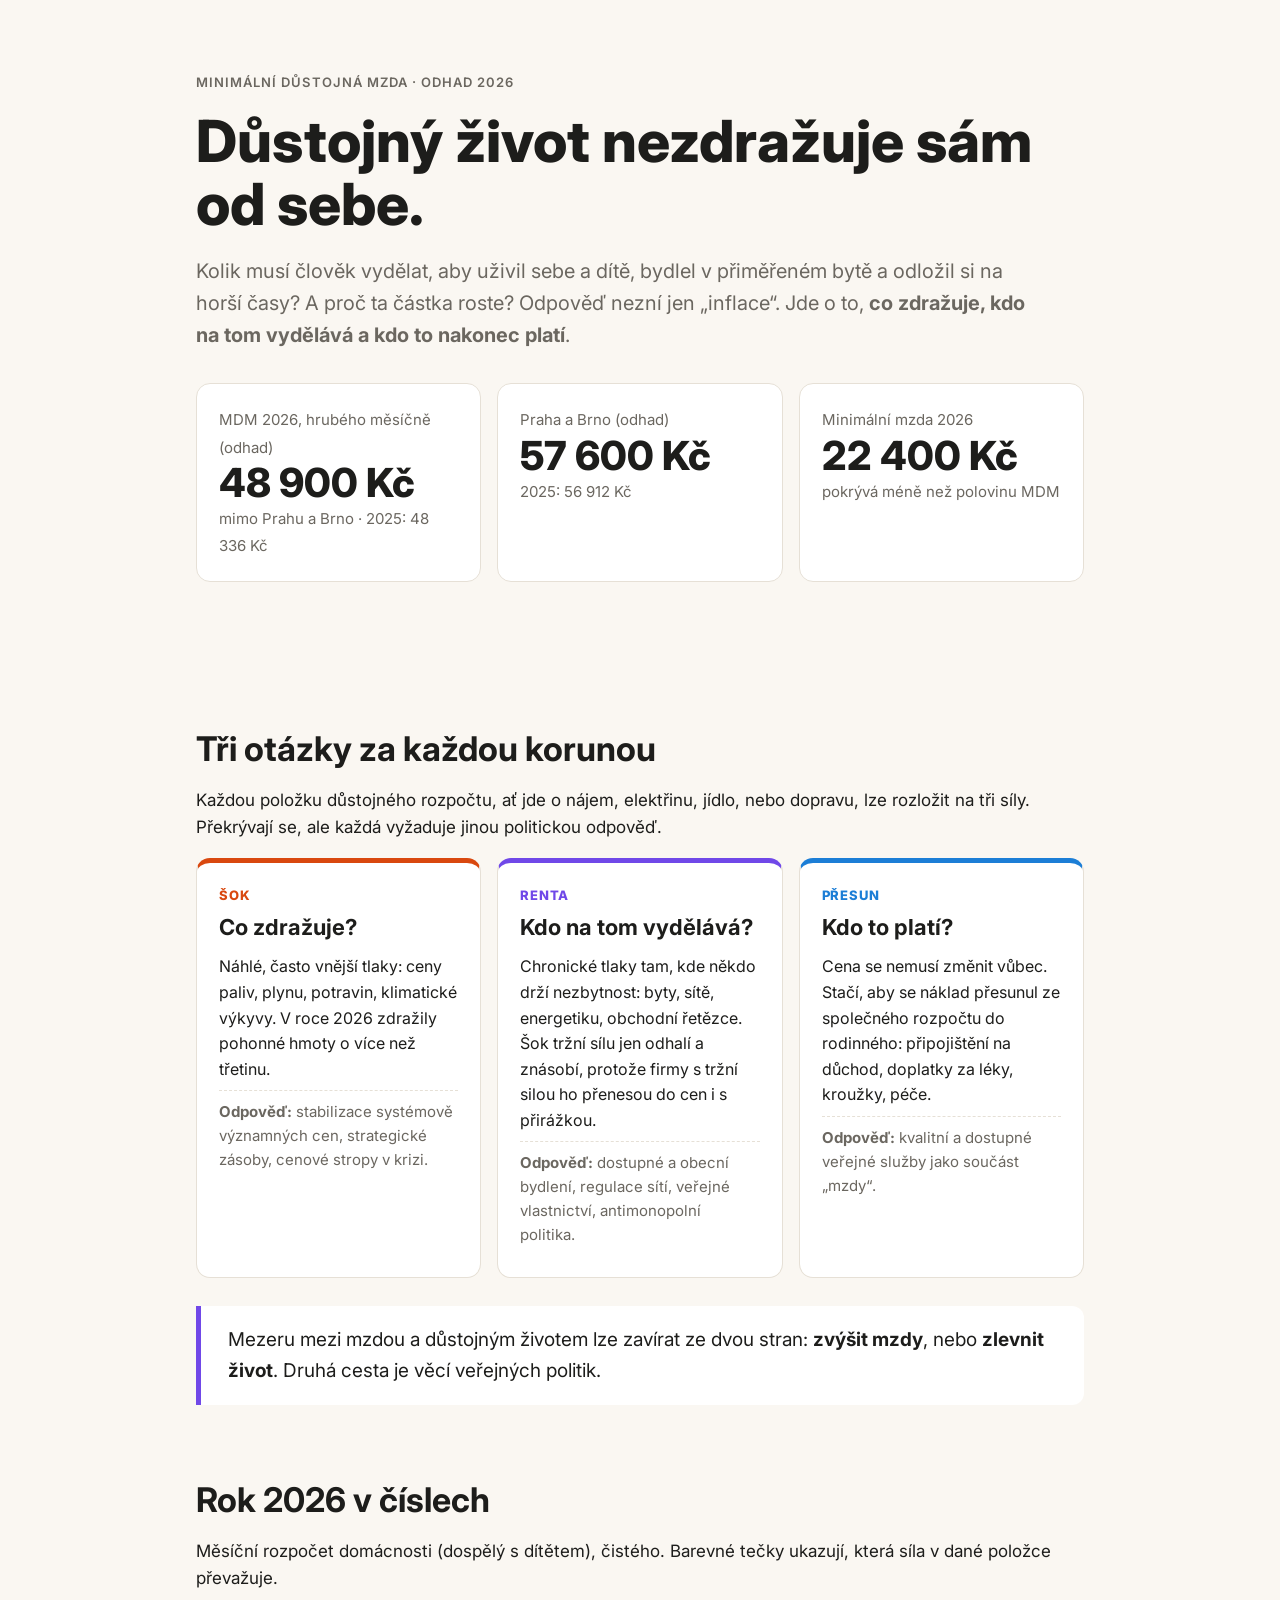
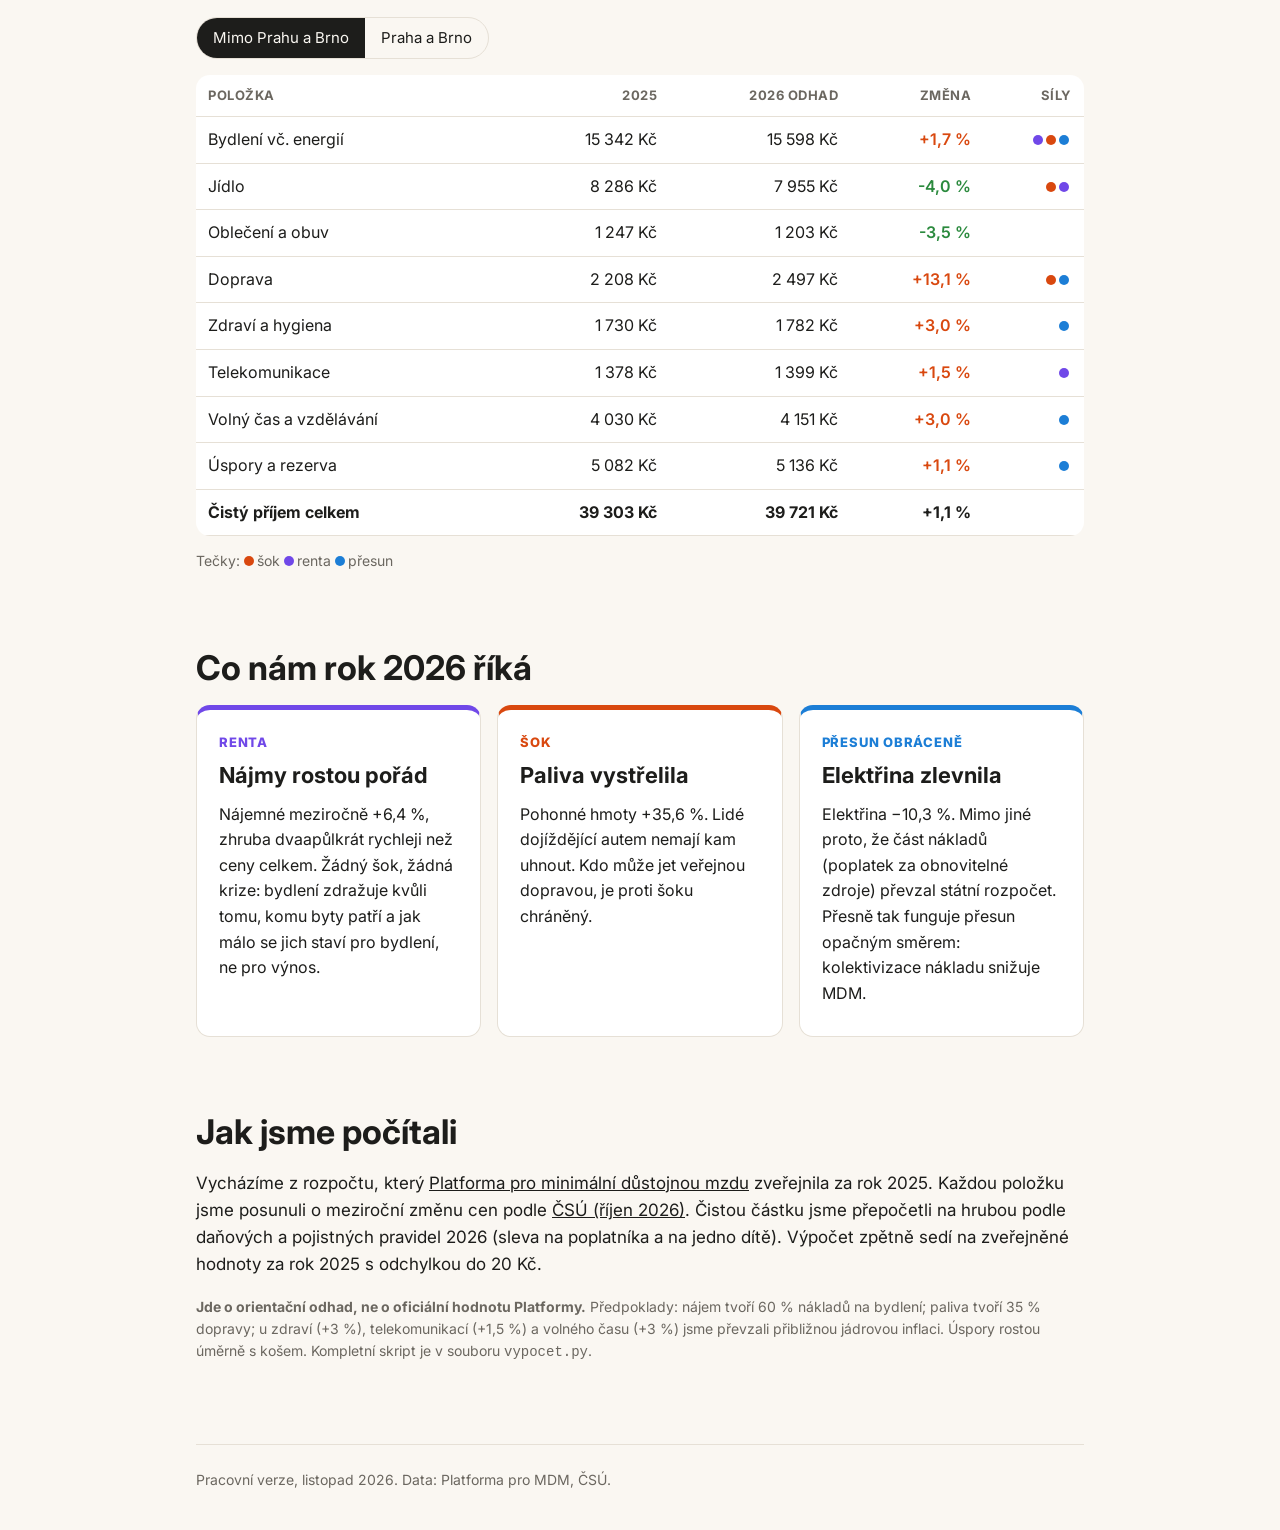
==== index.html @ efc48dd3 "Odhad MDM 2026 a web „Proč roste důstojná mzda“ Co-Authored-By: Claude Opus 5.5 <noreply@anthropic.c" ====
<!doctype html>
<html lang="cs">
<head>
<meta charset="utf-8">
<meta name="viewport" content="width=device-width, initial-scale=1">
<title>Proč roste důstojná mzda</title>
<meta name="description" content="Minimální důstojná mzda 2026: kolik potřebujeme na důstojný život a proč to číslo roste. Šok, renta, přesun.">
<link rel="preconnect" href="https://fonts.googleapis.com">
<link href="https://fonts.googleapis.com/css2?family=Inter:wght@400;600;800&display=swap" rel="stylesheet">
<style>
:root{--bg:#faf7f2;--fg:#1d1d1b;--muted:#6b6760;--card:#fff;--line:#e6e0d6;
--shock:#d9480f;--rent:#7048e8;--shift:#1c7ed6;--ok:#2b8a3e}
@media (prefers-color-scheme:dark){:root{--bg:#141413;--fg:#f1efe9;--muted:#a19d95;--card:#1f1e1c;--line:#34322e;
--shock:#ff8a4c;--rent:#a58bff;--shift:#5fb0ff;--ok:#69db7c}}
*{box-sizing:border-box}
body{margin:0;background:var(--bg);color:var(--fg);font:17px/1.6 Inter,system-ui,sans-serif}
.wrap{max-width:920px;margin:0 auto;padding:0 16px}
header{padding:72px 0 40px}
.kicker{text-transform:uppercase;letter-spacing:.08em;font-size:13px;color:var(--muted);font-weight:600}
h1{font-size:clamp(34px,6vw,58px);line-height:1.08;margin:.3em 0;font-weight:800}
h2{font-size:clamp(24px,4vw,34px);line-height:1.2;margin:2.2em 0 .5em}
.lead{font-size:20px;color:var(--muted);max-width:42em}
.big{display:grid;grid-template-columns:repeat(auto-fit,minmax(240px,1fr));gap:16px;margin:32px 0}
.stat{background:var(--card);border:1px solid var(--line);border-radius:14px;padding:22px}
.stat b{display:block;font-size:40px;font-weight:800;line-height:1.1}
.stat span{color:var(--muted);font-size:15px}
.trio{display:grid;grid-template-columns:repeat(auto-fit,minmax(250px,1fr));gap:16px}
.q{background:var(--card);border:1px solid var(--line);border-top:5px solid;border-radius:14px;padding:22px}
.q h3{margin:.2em 0 .4em;font-size:22px}
.q .tag{font-weight:800;font-size:13px;text-transform:uppercase;letter-spacing:.06em}
.q p{margin:.5em 0;font-size:16px}
.q .fix{border-top:1px dashed var(--line);padding-top:.6em;color:var(--muted);font-size:15px}
.shock{border-top-color:var(--shock)}.shock .tag{color:var(--shock)}
.rent{border-top-color:var(--rent)}.rent .tag{color:var(--rent)}
.shift{border-top-color:var(--shift)}.shift .tag{color:var(--shift)}
table{width:100%;border-collapse:collapse;font-size:16px;background:var(--card);border-radius:14px;overflow:hidden}
th,td{padding:10px 12px;border-bottom:1px solid var(--line);text-align:right}
th:first-child,td:first-child{text-align:left}
th{font-size:13px;text-transform:uppercase;color:var(--muted);letter-spacing:.04em}
.up{color:var(--shock);font-weight:600}.down{color:var(--ok);font-weight:600}
.dots i{display:inline-block;width:10px;height:10px;border-radius:50%;margin-right:3px}
.tbl{overflow-x:auto}
.toggle{display:inline-flex;border:1px solid var(--line);border-radius:999px;overflow:hidden;margin:8px 0 16px}
.toggle button{border:0;background:transparent;color:var(--fg);padding:8px 16px;font:inherit;font-size:15px;cursor:pointer}
.toggle button.on{background:var(--fg);color:var(--bg)}
blockquote{margin:1.5em 0;padding:1em 1.4em;border-left:5px solid var(--rent);background:var(--card);border-radius:0 12px 12px 0;font-size:19px}
.note{font-size:14px;color:var(--muted)}
footer{margin:80px 0 40px;padding-top:24px;border-top:1px solid var(--line)}
a{color:inherit}
</style>
</head>
<body>
<div class="wrap">
<header>
  <div class="kicker">Minimální důstojná mzda · odhad 2026</div>
  <h1>Důstojný život nezdražuje sám od sebe.</h1>
  <p class="lead">Kolik musí člověk vydělat, aby uživil sebe a dítě, bydlel v přiměřeném bytě a odložil si na horší časy? A proč ta částka roste? Odpověď nezní jen „inflace“. Jde o to, <strong>co zdražuje, kdo na tom vydělává a kdo to nakonec platí</strong>.</p>
  <div class="big">
    <div class="stat"><span>MDM 2026, hrubého měsíčně (odhad)</span><b id="g-mimo">48 900 Kč</b><span>mimo Prahu a Brno · 2025: 48 336 Kč</span></div>
    <div class="stat"><span>Praha a Brno (odhad)</span><b id="g-praha">57 600 Kč</b><span>2025: 56 912 Kč</span></div>
    <div class="stat"><span>Minimální mzda 2026</span><b>22 400 Kč</b><span>pokrývá méně než polovinu MDM</span></div>
  </div>
</header>

<h2>Tři otázky za každou korunou</h2>
<p>Každou položku důstojného rozpočtu, ať jde o nájem, elektřinu, jídlo, nebo dopravu, lze rozložit na tři síly. Překrývají se, ale každá vyžaduje jinou politickou odpověď.</p>
<div class="trio">
  <div class="q shock"><div class="tag">Šok</div><h3>Co zdražuje?</h3>
    <p>Náhlé, často vnější tlaky: ceny paliv, plynu, potravin, klimatické výkyvy. V roce 2026 zdražily pohonné hmoty o více než třetinu.</p>
    <p class="fix"><strong>Odpověď:</strong> stabilizace systémově významných cen, strategické zásoby, cenové stropy v krizi.</p></div>
  <div class="q rent"><div class="tag">Renta</div><h3>Kdo na tom vydělává?</h3>
    <p>Chronické tlaky tam, kde někdo drží nezbytnost: byty, sítě, energetiku, obchodní řetězce. Šok tržní sílu jen odhalí a znásobí, protože firmy s tržní silou ho přenesou do cen i s přirážkou.</p>
    <p class="fix"><strong>Odpověď:</strong> dostupné a obecní bydlení, regulace sítí, veřejné vlastnictví, antimonopolní politika.</p></div>
  <div class="q shift"><div class="tag">Přesun</div><h3>Kdo to platí?</h3>
    <p>Cena se nemusí změnit vůbec. Stačí, aby se náklad přesunul ze společného rozpočtu do rodinného: připojištění na důchod, doplatky za léky, kroužky, péče.</p>
    <p class="fix"><strong>Odpověď:</strong> kvalitní a dostupné veřejné služby jako součást „mzdy“.</p></div>
</div>

<blockquote>Mezeru mezi mzdou a důstojným životem lze zavírat ze dvou stran: <strong>zvýšit mzdy</strong>, nebo <strong>zlevnit život</strong>. Druhá cesta je věcí veřejných politik.</blockquote>

<h2>Rok 2026 v číslech</h2>
<p>Měsíční rozpočet domácnosti (dospělý s dítětem), čistého. Barevné tečky ukazují, která síla v dané položce převažuje.</p>
<div class="toggle" role="group" aria-label="Region">
  <button class="on" data-r="mimo">Mimo Prahu a Brno</button><button data-r="praha">Praha a Brno</button>
</div>
<div class="tbl"><table>
  <thead><tr><th>Položka</th><th>2025</th><th>2026 odhad</th><th>Změna</th><th>Síly</th></tr></thead>
  <tbody id="rows"></tbody>
</table></div>
<p class="note">Tečky: <span class="dots"><i style="background:var(--shock)"></i>šok <i style="background:var(--rent)"></i>renta <i style="background:var(--shift)"></i>přesun</span></p>

<h2>Co nám rok 2026 říká</h2>
<div class="trio">
  <div class="q rent"><div class="tag">Renta</div><h3>Nájmy rostou pořád</h3><p>Nájemné meziročně +6,4 %, zhruba dvaapůlkrát rychleji než ceny celkem. Žádný šok, žádná krize: bydlení zdražuje kvůli tomu, komu byty patří a jak málo se jich staví pro bydlení, ne pro výnos.</p></div>
  <div class="q shock"><div class="tag">Šok</div><h3>Paliva vystřelila</h3><p>Pohonné hmoty +35,6 %. Lidé dojíždějící autem nemají kam uhnout. Kdo může jet veřejnou dopravou, je proti šoku chráněný.</p></div>
  <div class="q shift"><div class="tag">Přesun obráceně</div><h3>Elektřina zlevnila</h3><p>Elektřina −10,3 %. Mimo jiné proto, že část nákladů (poplatek za obnovitelné zdroje) převzal státní rozpočet. Přesně tak funguje přesun opačným směrem: kolektivizace nákladu snižuje MDM.</p></div>
</div>

<h2>Jak jsme počítali</h2>
<p>Vycházíme z rozpočtu, který <a href="https://www.dustojnamzda.cz/vypocet/">Platforma pro minimální důstojnou mzdu</a> zveřejnila za rok 2025. Každou položku jsme posunuli o meziroční změnu cen podle <a href="https://csu.gov.cz/rychle-informace/indexy-spotrebitelskych-cen-inflace-rijen-2026">ČSÚ (říjen 2026)</a>. Čistou částku jsme přepočetli na hrubou podle daňových a pojistných pravidel 2026 (sleva na poplatníka a na jedno dítě). Výpočet zpětně sedí na zveřejněné hodnoty za rok 2025 s odchylkou do 20 Kč.</p>
<p class="note"><strong>Jde o orientační odhad, ne o oficiální hodnotu Platformy.</strong> Předpoklady: nájem tvoří 60 % nákladů na bydlení; paliva tvoří 35 % dopravy; u zdraví (+3 %), telekomunikací (+1,5 %) a volného času (+3 %) jsme převzali přibližnou jádrovou inflaci. Úspory rostou úměrně s košem. Kompletní skript je v souboru <code>vypocet.py</code>.</p>

<footer class="note">Pracovní verze, listopad 2026. Data: Platforma pro MDM, ČSÚ.</footer>
</div>
<script>
const L={bydleni:"Bydlení vč. energií",jidlo:"Jídlo",obleceni:"Oblečení a obuv",doprava:"Doprava",zdravi:"Zdraví a hygiena",telekom:"Telekomunikace",volny_cas:"Volný čas a vzdělávání",uspory:"Úspory a rezerva"};
const F={bydleni:["rent","shock","shift"],jidlo:["shock","rent"],obleceni:[],doprava:["shock","shift"],zdravi:["shift"],telekom:["rent"],volny_cas:["shift"],uspory:["shift"]};
const D={"mimo": {"kos2025": {"bydleni": 15342, "jidlo": 8286, "obleceni": 1247, "doprava": 2208, "zdravi": 1730, "telekom": 1378, "volny_cas": 4030, "uspory": 5082}, "kos2026": {"bydleni": 15598, "jidlo": 7955, "obleceni": 1203, "doprava": 2497, "zdravi": 1782, "telekom": 1399, "volny_cas": 4151, "uspory": 5136}, "cista2026": 39721, "hruba2025_check": 48319, "hruba2026": 48888}, "praha": {"kos2025": {"bydleni": 21392, "jidlo": 8530, "obleceni": 1247, "doprava": 2208, "zdravi": 1730, "telekom": 1378, "volny_cas": 4030, "uspory": 5082}, "kos2026": {"bydleni": 21749, "jidlo": 8189, "obleceni": 1203, "doprava": 2497, "zdravi": 1782, "telekom": 1399, "volny_cas": 4151, "uspory": 5139}, "cista2026": 46109, "hruba2025_check": 56894, "hruba2026": 57591}, "zmeny_pct": {"bydleni": 1.7, "jidlo": -4.0, "obleceni": -3.5, "doprava": 13.1, "zdravi": 3.0, "telekom": 1.5, "volny_cas": 3.0}};
const fmt=n=>n.toLocaleString("cs-CZ")+" Kč";
function render(r){const d=D[r];let h="",a=0,b=0;
 for(const k in L){const x=d.kos2025[k],y=d.kos2026[k],p=(y/x-1)*100;a+=x;b+=y;
  h+=`<tr><td>${L[k]}</td><td>${fmt(x)}</td><td>${fmt(y)}</td><td class="${p>0.05?'up':p<-0.05?'down':''}">${p>0?'+':''}${p.toFixed(1).replace('.',',')} %</td><td class="dots">${F[k].map(c=>`<i style="background:var(--${c})"></i>`).join("")}</td></tr>`}
 h+=`<tr><td><b>Čistý příjem celkem</b></td><td><b>${fmt(a)}</b></td><td><b>${fmt(b)}</b></td><td><b>+${((b/a-1)*100).toFixed(1).replace('.',',')} %</b></td><td></td></tr>`;
 document.getElementById("rows").innerHTML=h}
document.querySelectorAll(".toggle button").forEach(btn=>btn.onclick=()=>{document.querySelectorAll(".toggle button").forEach(x=>x.classList.remove("on"));btn.classList.add("on");render(btn.dataset.r)});
const round=n=>fmt(Math.round(n/100)*100);
document.getElementById("g-mimo").textContent=round(D.mimo.hruba2026);
document.getElementById("g-praha").textContent=round(D.praha.hruba2026);
render("mimo");
</script>
</body>
</html>
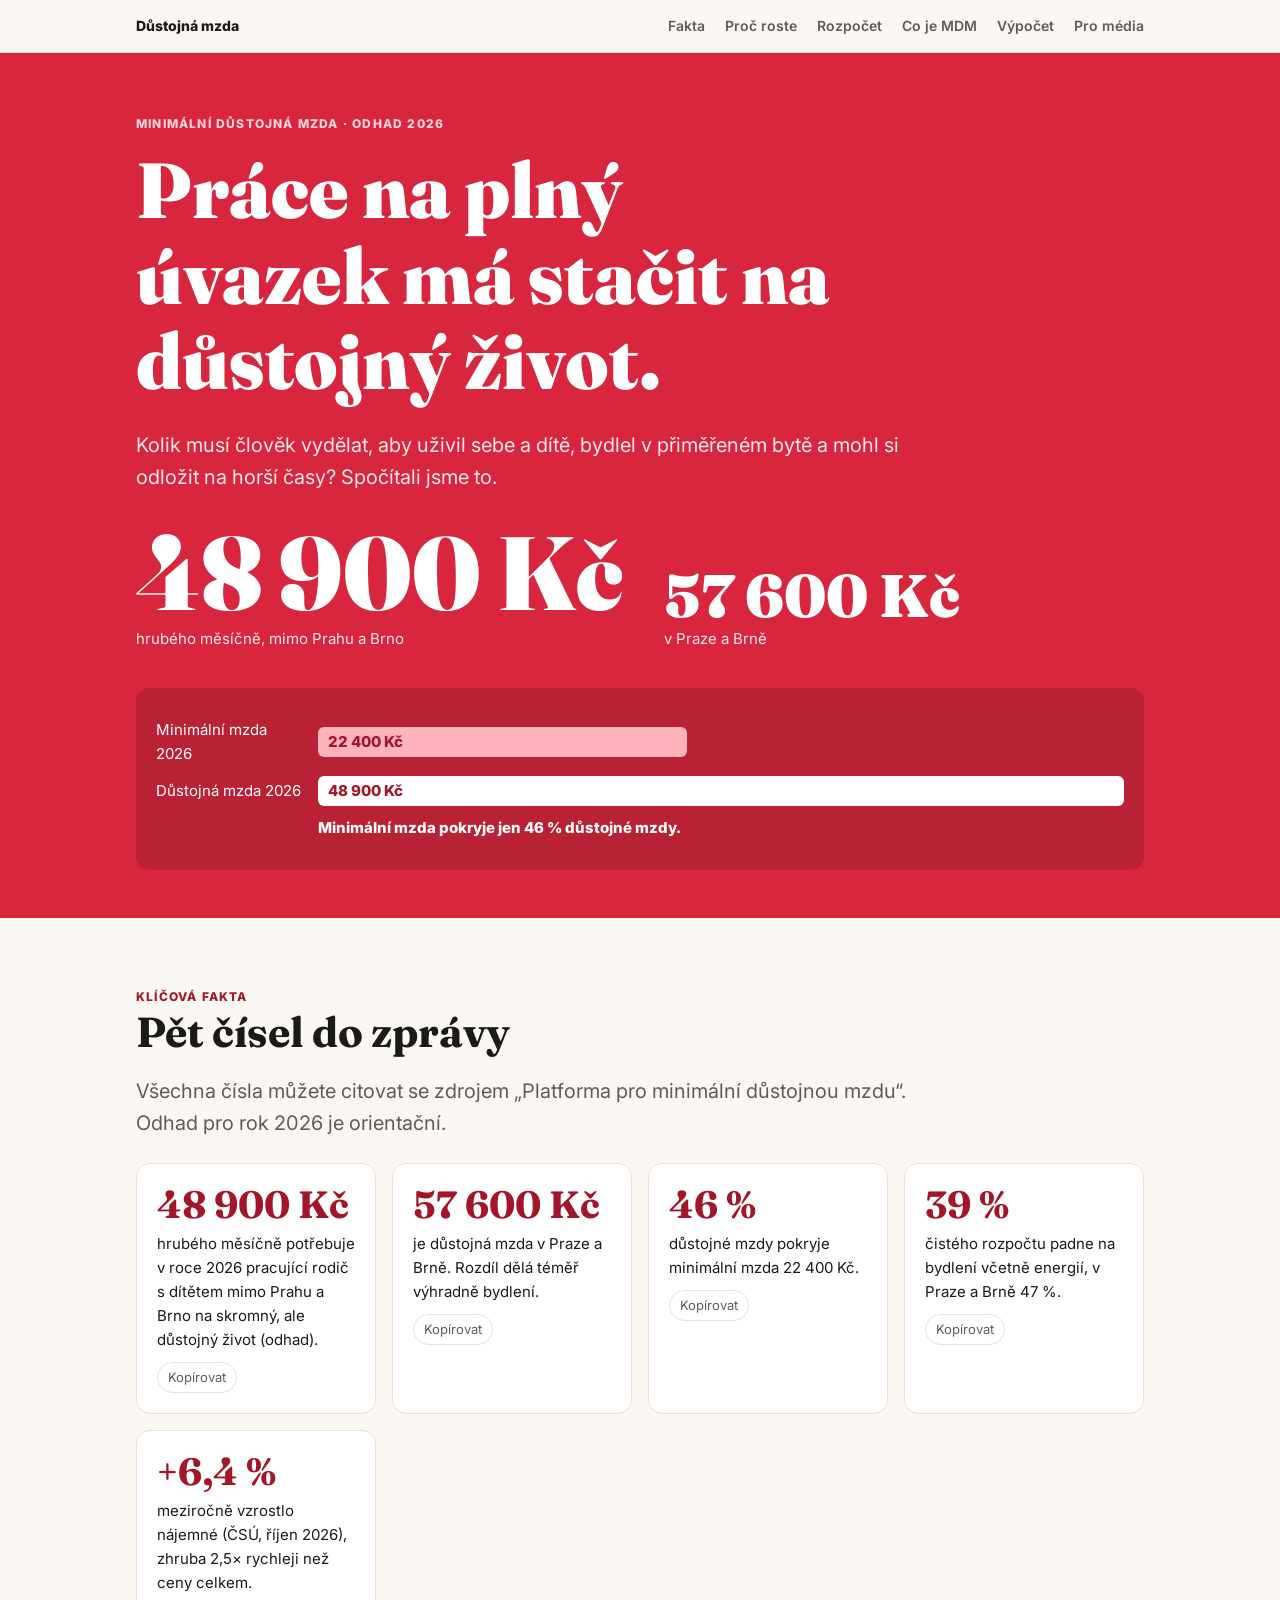
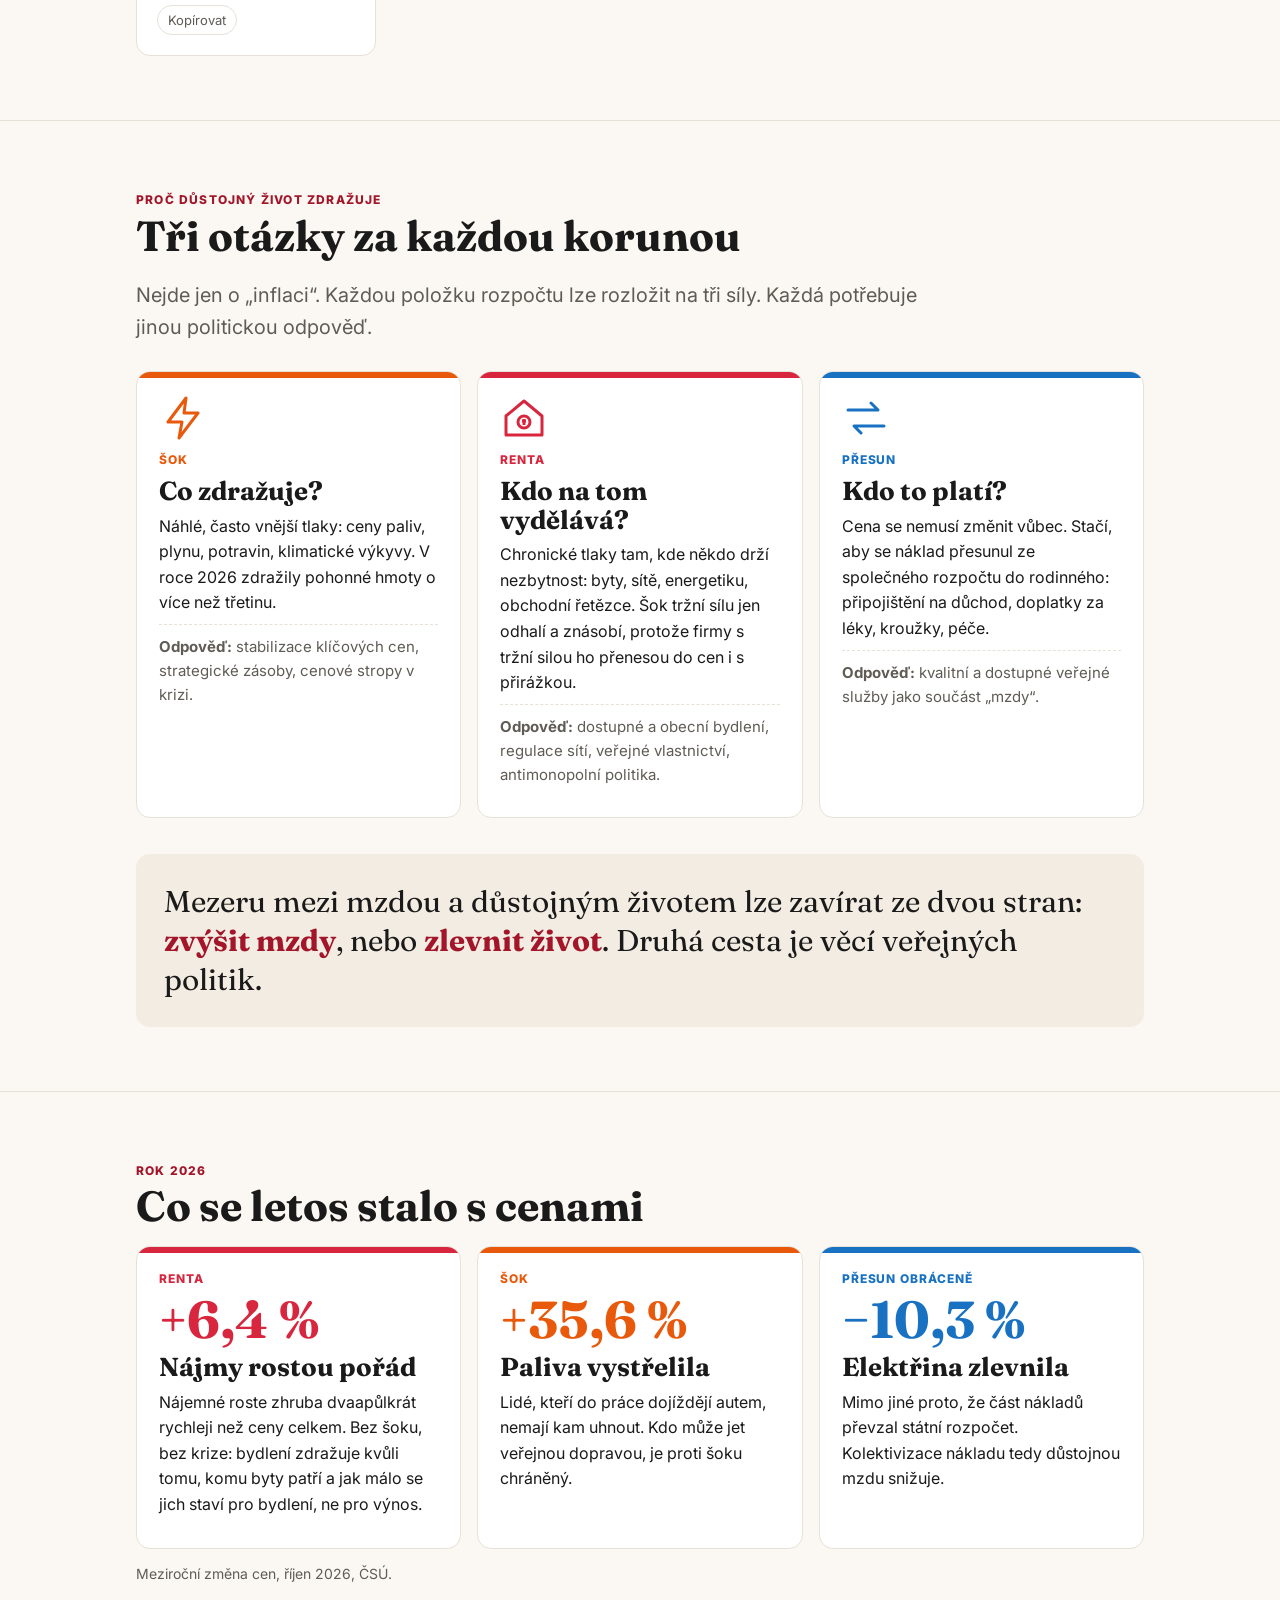
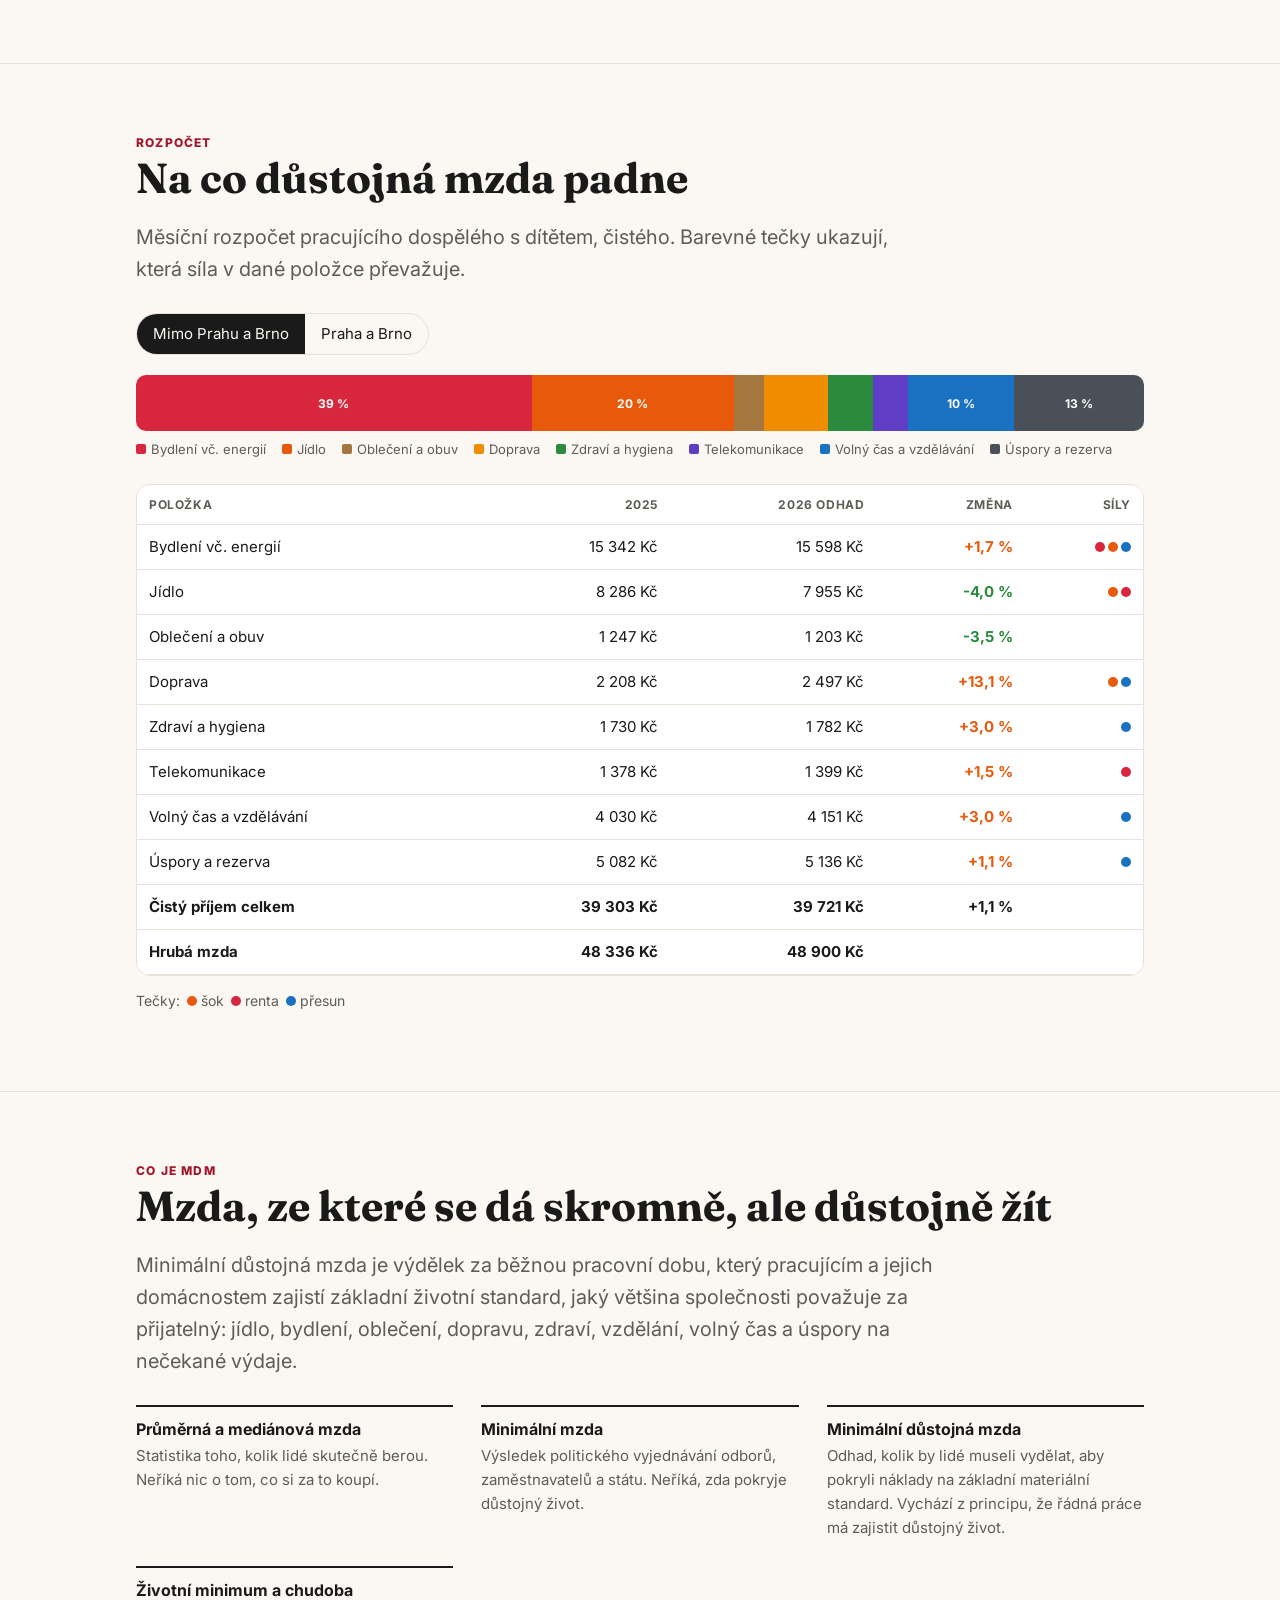
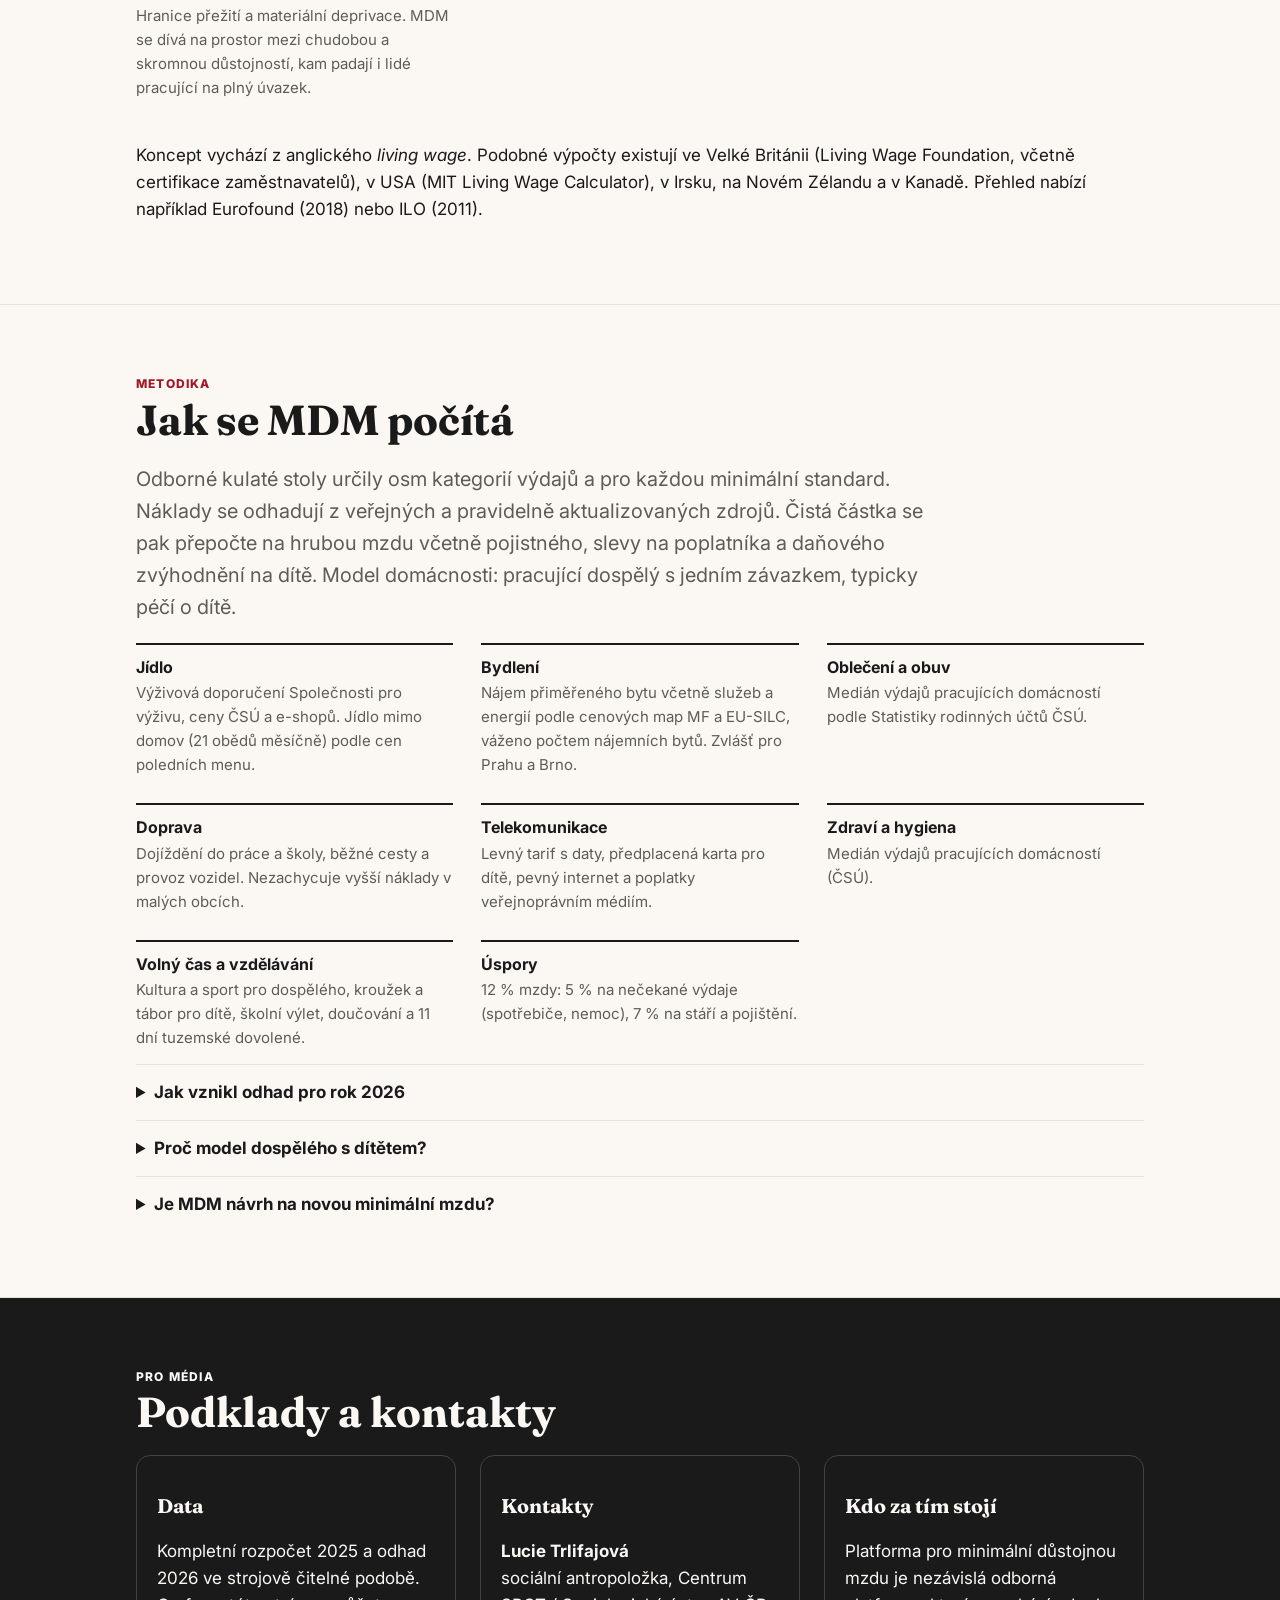
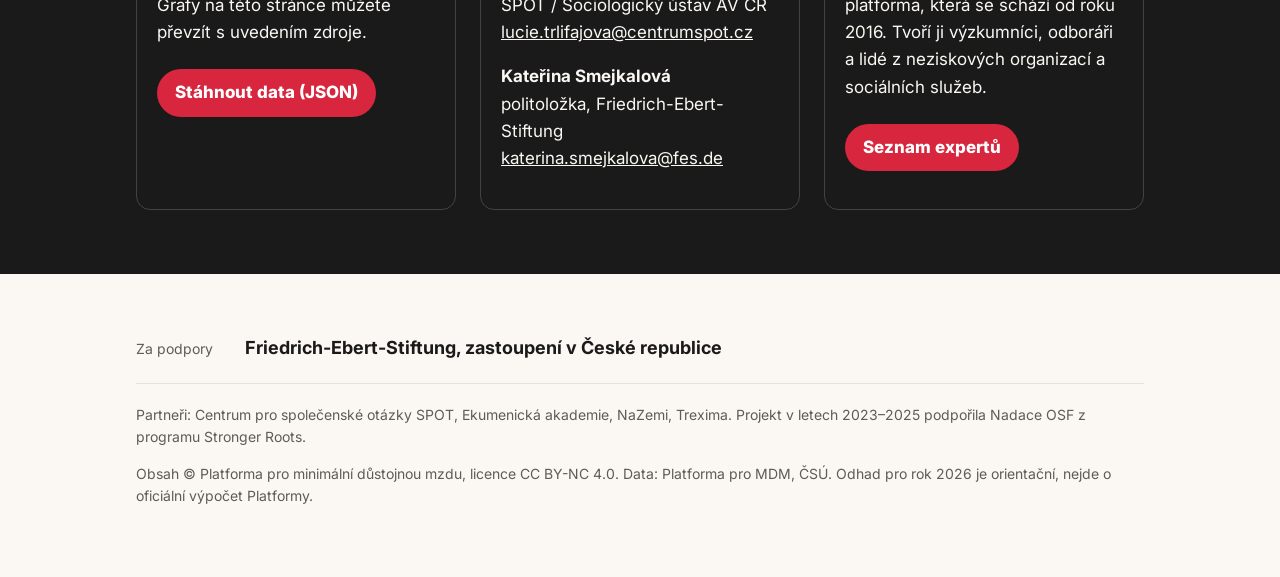
==== commit 25d4f62a: "Web pro média: obsah starého webu, cílovka novináři, grafika, FES Co-Authored-By: Claude Opus 5.5 <n" ====
--- a/index.html
+++ b/index.html
@@ -3,119 +3,268 @@
 <head>
 <meta charset="utf-8">
 <meta name="viewport" content="width=device-width, initial-scale=1">
-<title>Proč roste důstojná mzda</title>
-<meta name="description" content="Minimální důstojná mzda 2026: kolik potřebujeme na důstojný život a proč to číslo roste. Šok, renta, přesun.">
+<title>Minimální důstojná mzda 2026</title>
+<meta name="description" content="Kolik musí člověk vydělat na skromný, ale důstojný život? A proč ta částka roste? Odhad MDM 2026, data a podklady pro média.">
+<meta property="og:title" content="Důstojný život stojí 48 900 Kč hrubého">
+<meta property="og:description" content="Minimální důstojná mzda 2026: co zdražuje, kdo na tom vydělává a kdo to platí.">
 <link rel="preconnect" href="https://fonts.googleapis.com">
-<link href="https://fonts.googleapis.com/css2?family=Inter:wght@400;600;800&display=swap" rel="stylesheet">
+<link href="https://fonts.googleapis.com/css2?family=Fraunces:opsz,wght@9..144,700;9..144,900&family=Inter:wght@400;600;800&display=swap" rel="stylesheet">
 <style>
-:root{--bg:#faf7f2;--fg:#1d1d1b;--muted:#6b6760;--card:#fff;--line:#e6e0d6;
---shock:#d9480f;--rent:#7048e8;--shift:#1c7ed6;--ok:#2b8a3e}
-@media (prefers-color-scheme:dark){:root{--bg:#141413;--fg:#f1efe9;--muted:#a19d95;--card:#1f1e1c;--line:#34322e;
---shock:#ff8a4c;--rent:#a58bff;--shift:#5fb0ff;--ok:#69db7c}}
+:root{--bg:#fbf8f3;--paper:#fff;--fg:#1a1a1a;--muted:#5f5b55;--line:#e7e1d7;
+--red:#d7263d;--red-ink:#a3162a;--shock:#e8590c;--rent:#d7263d;--shift:#1971c2;--ok:#2b8a3e;--soft:#f3ece2}
+@media (prefers-color-scheme:dark){:root{--bg:#121212;--paper:#1c1b1a;--fg:#f2efe9;--muted:#a8a39b;--line:#33302c;
+--red:#ff5468;--red-ink:#ff8090;--shock:#ff8a4c;--rent:#ff5468;--shift:#5fb0ff;--ok:#69db7c;--soft:#24221f}}
 *{box-sizing:border-box}
 body{margin:0;background:var(--bg);color:var(--fg);font:17px/1.6 Inter,system-ui,sans-serif}
-.wrap{max-width:920px;margin:0 auto;padding:0 16px}
-header{padding:72px 0 40px}
-.kicker{text-transform:uppercase;letter-spacing:.08em;font-size:13px;color:var(--muted);font-weight:600}
-h1{font-size:clamp(34px,6vw,58px);line-height:1.08;margin:.3em 0;font-weight:800}
-h2{font-size:clamp(24px,4vw,34px);line-height:1.2;margin:2.2em 0 .5em}
-.lead{font-size:20px;color:var(--muted);max-width:42em}
-.big{display:grid;grid-template-columns:repeat(auto-fit,minmax(240px,1fr));gap:16px;margin:32px 0}
-.stat{background:var(--card);border:1px solid var(--line);border-radius:14px;padding:22px}
-.stat b{display:block;font-size:40px;font-weight:800;line-height:1.1}
-.stat span{color:var(--muted);font-size:15px}
-.trio{display:grid;grid-template-columns:repeat(auto-fit,minmax(250px,1fr));gap:16px}
-.q{background:var(--card);border:1px solid var(--line);border-top:5px solid;border-radius:14px;padding:22px}
-.q h3{margin:.2em 0 .4em;font-size:22px}
-.q .tag{font-weight:800;font-size:13px;text-transform:uppercase;letter-spacing:.06em}
+.wrap{max-width:1040px;margin:0 auto;padding:0 16px}
+nav{position:sticky;top:0;z-index:5;background:var(--bg);border-bottom:1px solid var(--line)}
+nav .wrap{display:flex;gap:20px;align-items:center;height:52px;overflow-x:auto;white-space:nowrap;font-size:14px;font-weight:600}
+nav a{text-decoration:none;color:var(--muted)} nav a:hover{color:var(--red)}
+nav .brand{color:var(--fg);font-weight:800;margin-right:auto}
+.serif{font-family:Fraunces,Georgia,serif}
+h1,h2,h3{font-family:Fraunces,Georgia,serif;line-height:1.1}
+h2{font-size:clamp(28px,4.5vw,42px);margin:0 0 .4em}
+section{padding:64px 0;border-bottom:1px solid var(--line)}
+.kicker{display:inline-block;text-transform:uppercase;letter-spacing:.1em;font-size:12px;font-weight:800;color:var(--red-ink)}
+.lead{font-size:20px;color:var(--muted);max-width:40em}
+/* hero */
+.hero{padding:56px 0 48px;background:var(--red);color:#fff;border:0}
+.hero .kicker{color:#ffd5da}
+.hero h1{font-size:clamp(38px,7vw,78px);margin:.15em 0 .3em;font-weight:900;max-width:14ch}
+.hero .lead{color:#ffe7ea}
+.hero-num{display:flex;flex-wrap:wrap;gap:12px 40px;margin-top:28px;align-items:flex-end}
+.hero-num b{display:block;font-family:Fraunces,serif;font-size:clamp(56px,10vw,104px);line-height:1;font-weight:900}
+.hero-num span{font-size:15px;color:#ffe7ea}
+/* gap chart */
+.gap{margin-top:36px;background:rgba(0,0,0,.14);border-radius:14px;padding:20px}
+.gap .row{display:grid;grid-template-columns:150px 1fr;gap:12px;align-items:center;margin:10px 0;font-size:15px}
+.gap .bar{height:30px;border-radius:6px;background:#fff;display:flex;align-items:center;padding:0 10px;color:var(--red-ink);font-weight:800;white-space:nowrap}
+.gap .bar.min{background:#ffb3bd}
+@media (max-width:560px){.gap .row{grid-template-columns:1fr}}
+/* facts */
+.facts{display:grid;grid-template-columns:repeat(auto-fit,minmax(220px,1fr));gap:16px;margin-top:24px}
+.fact{background:var(--paper);border:1px solid var(--line);border-radius:14px;padding:20px}
+.fact b{display:block;font-family:Fraunces,serif;font-size:38px;line-height:1.1;color:var(--red-ink)}
+.fact p{margin:.4em 0 0;font-size:15px}
+.copy{margin-top:10px;font-size:13px;border:1px solid var(--line);background:transparent;color:var(--muted);border-radius:999px;padding:4px 10px;cursor:pointer;font:inherit;font-size:13px}
+/* forces */
+.trio{display:grid;grid-template-columns:repeat(auto-fit,minmax(260px,1fr));gap:16px;margin-top:28px}
+.q{background:var(--paper);border:1px solid var(--line);border-radius:14px;padding:22px;position:relative;overflow:hidden}
+.q:before{content:"";position:absolute;inset:0 0 auto 0;height:6px;background:var(--c)}
+.q .ico{width:48px;height:48px;color:var(--c)}
+.q h3{font-size:26px;margin:.3em 0 .2em}
+.q .tag{font-weight:800;font-size:12px;text-transform:uppercase;letter-spacing:.08em;color:var(--c)}
 .q p{margin:.5em 0;font-size:16px}
-.q .fix{border-top:1px dashed var(--line);padding-top:.6em;color:var(--muted);font-size:15px}
-.shock{border-top-color:var(--shock)}.shock .tag{color:var(--shock)}
-.rent{border-top-color:var(--rent)}.rent .tag{color:var(--rent)}
-.shift{border-top-color:var(--shift)}.shift .tag{color:var(--shift)}
-table{width:100%;border-collapse:collapse;font-size:16px;background:var(--card);border-radius:14px;overflow:hidden}
+.q .fix{border-top:1px dashed var(--line);padding-top:.7em;color:var(--muted);font-size:15px}
+.shock{--c:var(--shock)}.rent{--c:var(--rent)}.shift{--c:var(--shift)}
+blockquote{margin:36px 0 0;padding:28px;background:var(--soft);border-radius:14px;font-family:Fraunces,serif;font-size:clamp(22px,3vw,30px);line-height:1.3}
+blockquote strong{color:var(--red-ink)}
+/* basket */
+.toggle{display:inline-flex;border:1px solid var(--line);border-radius:999px;overflow:hidden;margin:8px 0 20px}
+.toggle button{border:0;background:transparent;color:var(--fg);padding:8px 16px;font:inherit;font-size:15px;cursor:pointer}
+.toggle button.on{background:var(--fg);color:var(--bg)}
+.stack{display:flex;height:56px;border-radius:10px;overflow:hidden;margin-bottom:8px}
+.stack div{display:flex;align-items:center;justify-content:center;color:#fff;font-size:12px;font-weight:700;overflow:hidden;white-space:nowrap}
+.legend{display:flex;flex-wrap:wrap;gap:6px 16px;font-size:13px;color:var(--muted);margin-bottom:24px}
+.legend i{display:inline-block;width:10px;height:10px;border-radius:2px;margin-right:5px}
+table{width:100%;border-collapse:collapse;font-size:15px;background:var(--paper)}
 th,td{padding:10px 12px;border-bottom:1px solid var(--line);text-align:right}
 th:first-child,td:first-child{text-align:left}
-th{font-size:13px;text-transform:uppercase;color:var(--muted);letter-spacing:.04em}
-.up{color:var(--shock);font-weight:600}.down{color:var(--ok);font-weight:600}
-.dots i{display:inline-block;width:10px;height:10px;border-radius:50%;margin-right:3px}
-.tbl{overflow-x:auto}
-.toggle{display:inline-flex;border:1px solid var(--line);border-radius:999px;overflow:hidden;margin:8px 0 16px}
-.toggle button{border:0;background:transparent;color:var(--fg);padding:8px 16px;font:inherit;font-size:15px;cursor:pointer}
-.toggle button.on{background:var(--fg);color:var(--bg)}
-blockquote{margin:1.5em 0;padding:1em 1.4em;border-left:5px solid var(--rent);background:var(--card);border-radius:0 12px 12px 0;font-size:19px}
+th{font-size:12px;text-transform:uppercase;color:var(--muted);letter-spacing:.05em}
+.up{color:var(--shock);font-weight:700}.down{color:var(--ok);font-weight:700}
+.dots i{display:inline-block;width:10px;height:10px;border-radius:50%;margin-left:3px}
+.tbl{overflow-x:auto;border:1px solid var(--line);border-radius:14px}
+/* 2026 story */
+.story{display:grid;grid-template-columns:repeat(auto-fit,minmax(260px,1fr));gap:16px}
+.story .q b{font-family:Fraunces,serif;font-size:52px;line-height:1;color:var(--c);display:block;margin:.1em 0}
+/* method */
+.cats{display:grid;grid-template-columns:repeat(auto-fit,minmax(280px,1fr));gap:12px 28px}
+.cats div{padding:14px 0;border-top:2px solid var(--fg)}
+.cats h3{font-family:Inter,sans-serif;font-size:16px;margin:0 0 .3em}
+.cats p{margin:0;font-size:15px;color:var(--muted)}
+details{border-top:1px solid var(--line);padding:14px 0}
+summary{font-weight:700;cursor:pointer}
+details p{color:var(--muted);margin:.6em 0 0}
 .note{font-size:14px;color:var(--muted)}
-footer{margin:80px 0 40px;padding-top:24px;border-top:1px solid var(--line)}
+/* press */
+.press{background:var(--fg);color:var(--bg);border:0}
+.press h2,.press .kicker{color:var(--bg)} .press a{color:var(--bg)}
+.press .grid{display:grid;grid-template-columns:repeat(auto-fit,minmax(260px,1fr));gap:24px;margin-top:20px}
+.press .card{border:1px solid rgba(127,127,127,.4);border-radius:14px;padding:20px}
+.btn{display:inline-block;background:var(--red);color:#fff !important;text-decoration:none;font-weight:800;padding:10px 18px;border-radius:999px;margin:6px 6px 0 0}
+footer{padding:40px 0 56px;font-size:14px;color:var(--muted)}
+.support{display:flex;flex-wrap:wrap;gap:8px 32px;align-items:baseline;padding:20px 0;border-bottom:1px solid var(--line);margin-bottom:20px}
+.support b{color:var(--fg);font-size:18px}
 a{color:inherit}
 </style>
 </head>
 <body>
-<div class="wrap">
-<header>
-  <div class="kicker">Minimální důstojná mzda · odhad 2026</div>
-  <h1>Důstojný život nezdražuje sám od sebe.</h1>
-  <p class="lead">Kolik musí člověk vydělat, aby uživil sebe a dítě, bydlel v přiměřeném bytě a odložil si na horší časy? A proč ta částka roste? Odpověď nezní jen „inflace“. Jde o to, <strong>co zdražuje, kdo na tom vydělává a kdo to nakonec platí</strong>.</p>
-  <div class="big">
-    <div class="stat"><span>MDM 2026, hrubého měsíčně (odhad)</span><b id="g-mimo">48 900 Kč</b><span>mimo Prahu a Brno · 2025: 48 336 Kč</span></div>
-    <div class="stat"><span>Praha a Brno (odhad)</span><b id="g-praha">57 600 Kč</b><span>2025: 56 912 Kč</span></div>
-    <div class="stat"><span>Minimální mzda 2026</span><b>22 400 Kč</b><span>pokrývá méně než polovinu MDM</span></div>
-  </div>
-</header>
-
-<h2>Tři otázky za každou korunou</h2>
-<p>Každou položku důstojného rozpočtu, ať jde o nájem, elektřinu, jídlo, nebo dopravu, lze rozložit na tři síly. Překrývají se, ale každá vyžaduje jinou politickou odpověď.</p>
-<div class="trio">
-  <div class="q shock"><div class="tag">Šok</div><h3>Co zdražuje?</h3>
-    <p>Náhlé, často vnější tlaky: ceny paliv, plynu, potravin, klimatické výkyvy. V roce 2026 zdražily pohonné hmoty o více než třetinu.</p>
-    <p class="fix"><strong>Odpověď:</strong> stabilizace systémově významných cen, strategické zásoby, cenové stropy v krizi.</p></div>
-  <div class="q rent"><div class="tag">Renta</div><h3>Kdo na tom vydělává?</h3>
-    <p>Chronické tlaky tam, kde někdo drží nezbytnost: byty, sítě, energetiku, obchodní řetězce. Šok tržní sílu jen odhalí a znásobí, protože firmy s tržní silou ho přenesou do cen i s přirážkou.</p>
-    <p class="fix"><strong>Odpověď:</strong> dostupné a obecní bydlení, regulace sítí, veřejné vlastnictví, antimonopolní politika.</p></div>
-  <div class="q shift"><div class="tag">Přesun</div><h3>Kdo to platí?</h3>
-    <p>Cena se nemusí změnit vůbec. Stačí, aby se náklad přesunul ze společného rozpočtu do rodinného: připojištění na důchod, doplatky za léky, kroužky, péče.</p>
-    <p class="fix"><strong>Odpověď:</strong> kvalitní a dostupné veřejné služby jako součást „mzdy“.</p></div>
-</div>
-
-<blockquote>Mezeru mezi mzdou a důstojným životem lze zavírat ze dvou stran: <strong>zvýšit mzdy</strong>, nebo <strong>zlevnit život</strong>. Druhá cesta je věcí veřejných politik.</blockquote>
-
-<h2>Rok 2026 v číslech</h2>
-<p>Měsíční rozpočet domácnosti (dospělý s dítětem), čistého. Barevné tečky ukazují, která síla v dané položce převažuje.</p>
-<div class="toggle" role="group" aria-label="Region">
-  <button class="on" data-r="mimo">Mimo Prahu a Brno</button><button data-r="praha">Praha a Brno</button>
-</div>
-<div class="tbl"><table>
-  <thead><tr><th>Položka</th><th>2025</th><th>2026 odhad</th><th>Změna</th><th>Síly</th></tr></thead>
-  <tbody id="rows"></tbody>
-</table></div>
-<p class="note">Tečky: <span class="dots"><i style="background:var(--shock)"></i>šok <i style="background:var(--rent)"></i>renta <i style="background:var(--shift)"></i>přesun</span></p>
-
-<h2>Co nám rok 2026 říká</h2>
-<div class="trio">
-  <div class="q rent"><div class="tag">Renta</div><h3>Nájmy rostou pořád</h3><p>Nájemné meziročně +6,4 %, zhruba dvaapůlkrát rychleji než ceny celkem. Žádný šok, žádná krize: bydlení zdražuje kvůli tomu, komu byty patří a jak málo se jich staví pro bydlení, ne pro výnos.</p></div>
-  <div class="q shock"><div class="tag">Šok</div><h3>Paliva vystřelila</h3><p>Pohonné hmoty +35,6 %. Lidé dojíždějící autem nemají kam uhnout. Kdo může jet veřejnou dopravou, je proti šoku chráněný.</p></div>
-  <div class="q shift"><div class="tag">Přesun obráceně</div><h3>Elektřina zlevnila</h3><p>Elektřina −10,3 %. Mimo jiné proto, že část nákladů (poplatek za obnovitelné zdroje) převzal státní rozpočet. Přesně tak funguje přesun opačným směrem: kolektivizace nákladu snižuje MDM.</p></div>
-</div>
-
-<h2>Jak jsme počítali</h2>
-<p>Vycházíme z rozpočtu, který <a href="https://www.dustojnamzda.cz/vypocet/">Platforma pro minimální důstojnou mzdu</a> zveřejnila za rok 2025. Každou položku jsme posunuli o meziroční změnu cen podle <a href="https://csu.gov.cz/rychle-informace/indexy-spotrebitelskych-cen-inflace-rijen-2026">ČSÚ (říjen 2026)</a>. Čistou částku jsme přepočetli na hrubou podle daňových a pojistných pravidel 2026 (sleva na poplatníka a na jedno dítě). Výpočet zpětně sedí na zveřejněné hodnoty za rok 2025 s odchylkou do 20 Kč.</p>
-<p class="note"><strong>Jde o orientační odhad, ne o oficiální hodnotu Platformy.</strong> Předpoklady: nájem tvoří 60 % nákladů na bydlení; paliva tvoří 35 % dopravy; u zdraví (+3 %), telekomunikací (+1,5 %) a volného času (+3 %) jsme převzali přibližnou jádrovou inflaci. Úspory rostou úměrně s košem. Kompletní skript je v souboru <code>vypocet.py</code>.</p>
-
-<footer class="note">Pracovní verze, listopad 2026. Data: Platforma pro MDM, ČSÚ.</footer>
-</div>
+<nav><div class="wrap">
+  <a class="brand" href="#">Důstojná mzda</a>
+  <a href="#fakta">Fakta</a><a href="#proc">Proč roste</a><a href="#kos">Rozpočet</a><a href="#co-to-je">Co je MDM</a><a href="#vypocet">Výpočet</a><a href="#media">Pro média</a>
+</div></nav>
+
+<section class="hero"><div class="wrap">
+  <span class="kicker">Minimální důstojná mzda · odhad 2026</span>
+  <h1>Práce na plný úvazek má stačit na důstojný život.</h1>
+  <p class="lead">Kolik musí člověk vydělat, aby uživil sebe a dítě, bydlel v přiměřeném bytě a mohl si odložit na horší časy? Spočítali jsme to.</p>
+  <div class="hero-num">
+    <div><b id="h-mimo">48 900 Kč</b><span>hrubého měsíčně, mimo Prahu a Brno</span></div>
+    <div><b id="h-praha" style="font-size:clamp(36px,6vw,60px)">57 600 Kč</b><span>v Praze a Brně</span></div>
+  </div>
+  <div class="gap" aria-label="Srovnání minimální mzdy a MDM">
+    <div class="row"><span>Minimální mzda 2026</span><div class="bar min" id="b-min">22 400 Kč</div></div>
+    <div class="row"><span>Důstojná mzda 2026</span><div class="bar" style="width:100%" id="b-mdm">48 900 Kč</div></div>
+    <div class="row"><span></span><span id="b-gap" style="font-weight:800"></span></div>
+  </div>
+</div></section>
+
+<section id="fakta"><div class="wrap">
+  <span class="kicker">Klíčová fakta</span>
+  <h2>Pět čísel do zprávy</h2>
+  <p class="lead">Všechna čísla můžete citovat se zdrojem „Platforma pro minimální důstojnou mzdu“. Odhad pro rok 2026 je orientační.</p>
+  <div class="facts" id="facts"></div>
+</div></section>
+
+<section id="proc"><div class="wrap">
+  <span class="kicker">Proč důstojný život zdražuje</span>
+  <h2>Tři otázky za každou korunou</h2>
+  <p class="lead">Nejde jen o „inflaci“. Každou položku rozpočtu lze rozložit na tři síly. Každá potřebuje jinou politickou odpověď.</p>
+  <div class="trio">
+    <div class="q shock">
+      <svg class="ico" viewBox="0 0 48 48" fill="none" stroke="currentColor" stroke-width="3" stroke-linejoin="round"><path d="M27 4 9 28h14l-3 16 19-25H25z"/></svg>
+      <div class="tag">Šok</div><h3>Co zdražuje?</h3>
+      <p>Náhlé, často vnější tlaky: ceny paliv, plynu, potravin, klimatické výkyvy. V roce 2026 zdražily pohonné hmoty o více než třetinu.</p>
+      <p class="fix"><strong>Odpověď:</strong> stabilizace klíčových cen, strategické zásoby, cenové stropy v krizi.</p></div>
+    <div class="q rent">
+      <svg class="ico" viewBox="0 0 48 48" fill="none" stroke="currentColor" stroke-width="3" stroke-linejoin="round"><path d="M6 22 24 7l18 15v19H6z"/><circle cx="24" cy="28" r="6"/><path d="M24 25v6M22 27h4"/></svg>
+      <div class="tag">Renta</div><h3>Kdo na tom vydělává?</h3>
+      <p>Chronické tlaky tam, kde někdo drží nezbytnost: byty, sítě, energetiku, obchodní řetězce. Šok tržní sílu jen odhalí a znásobí, protože firmy s tržní silou ho přenesou do cen i s přirážkou.</p>
+      <p class="fix"><strong>Odpověď:</strong> dostupné a obecní bydlení, regulace sítí, veřejné vlastnictví, antimonopolní politika.</p></div>
+    <div class="q shift">
+      <svg class="ico" viewBox="0 0 48 48" fill="none" stroke="currentColor" stroke-width="3" stroke-linecap="round" stroke-linejoin="round"><path d="M6 16h30l-7-7M42 32H12l7 7"/></svg>
+      <div class="tag">Přesun</div><h3>Kdo to platí?</h3>
+      <p>Cena se nemusí změnit vůbec. Stačí, aby se náklad přesunul ze společného rozpočtu do rodinného: připojištění na důchod, doplatky za léky, kroužky, péče.</p>
+      <p class="fix"><strong>Odpověď:</strong> kvalitní a dostupné veřejné služby jako součást „mzdy“.</p></div>
+  </div>
+  <blockquote>Mezeru mezi mzdou a důstojným životem lze zavírat ze dvou stran: <strong>zvýšit mzdy</strong>, nebo <strong>zlevnit život</strong>. Druhá cesta je věcí veřejných politik.</blockquote>
+</div></section>
+
+<section><div class="wrap">
+  <span class="kicker">Rok 2026</span>
+  <h2>Co se letos stalo s cenami</h2>
+  <div class="story">
+    <div class="q rent"><div class="tag">Renta</div><b>+6,4 %</b><h3>Nájmy rostou pořád</h3><p>Nájemné roste zhruba dvaapůlkrát rychleji než ceny celkem. Bez šoku, bez krize: bydlení zdražuje kvůli tomu, komu byty patří a jak málo se jich staví pro bydlení, ne pro výnos.</p></div>
+    <div class="q shock"><div class="tag">Šok</div><b>+35,6 %</b><h3>Paliva vystřelila</h3><p>Lidé, kteří do práce dojíždějí autem, nemají kam uhnout. Kdo může jet veřejnou dopravou, je proti šoku chráněný.</p></div>
+    <div class="q shift"><div class="tag">Přesun obráceně</div><b>−10,3 %</b><h3>Elektřina zlevnila</h3><p>Mimo jiné proto, že část nákladů převzal státní rozpočet. Kolektivizace nákladu tedy důstojnou mzdu snižuje.</p></div>
+  </div>
+  <p class="note">Meziroční změna cen, říjen 2026, ČSÚ.</p>
+</div></section>
+
+<section id="kos"><div class="wrap">
+  <span class="kicker">Rozpočet</span>
+  <h2>Na co důstojná mzda padne</h2>
+  <p class="lead">Měsíční rozpočet pracujícího dospělého s dítětem, čistého. Barevné tečky ukazují, která síla v dané položce převažuje.</p>
+  <div class="toggle" role="group" aria-label="Region">
+    <button class="on" data-r="mimo">Mimo Prahu a Brno</button><button data-r="praha">Praha a Brno</button>
+  </div>
+  <div class="stack" id="stack"></div>
+  <div class="legend" id="legend"></div>
+  <div class="tbl"><table>
+    <thead><tr><th>Položka</th><th>2025</th><th>2026 odhad</th><th>Změna</th><th>Síly</th></tr></thead>
+    <tbody id="rows"></tbody>
+  </table></div>
+  <p class="note">Tečky: <span class="dots"><i style="background:var(--shock)"></i> šok <i style="background:var(--rent)"></i> renta <i style="background:var(--shift)"></i> přesun</span></p>
+</div></section>
+
+<section id="co-to-je"><div class="wrap">
+  <span class="kicker">Co je MDM</span>
+  <h2>Mzda, ze které se dá skromně, ale důstojně žít</h2>
+  <p class="lead">Minimální důstojná mzda je výdělek za běžnou pracovní dobu, který pracujícím a jejich domácnostem zajistí základní životní standard, jaký většina společnosti považuje za přijatelný: jídlo, bydlení, oblečení, dopravu, zdraví, vzdělání, volný čas a úspory na nečekané výdaje.</p>
+  <div class="cats" style="margin-top:28px">
+    <div><h3>Průměrná a mediánová mzda</h3><p>Statistika toho, kolik lidé skutečně berou. Neříká nic o tom, co si za to koupí.</p></div>
+    <div><h3>Minimální mzda</h3><p>Výsledek politického vyjednávání odborů, zaměstnavatelů a státu. Neříká, zda pokryje důstojný život.</p></div>
+    <div><h3>Minimální důstojná mzda</h3><p>Odhad, kolik by lidé museli vydělat, aby pokryli náklady na základní materiální standard. Vychází z principu, že řádná práce má zajistit důstojný život.</p></div>
+    <div><h3>Životní minimum a chudoba</h3><p>Hranice přežití a materiální deprivace. MDM se dívá na prostor mezi chudobou a skromnou důstojností, kam padají i lidé pracující na plný úvazek.</p></div>
+  </div>
+  <p style="margin-top:28px">Koncept vychází z anglického <em>living wage</em>. Podobné výpočty existují ve Velké Británii (Living Wage Foundation, včetně certifikace zaměstnavatelů), v USA (MIT Living Wage Calculator), v Irsku, na Novém Zélandu a v Kanadě. Přehled nabízí například Eurofound (2018) nebo ILO (2011).</p>
+</div></section>
+
+<section id="vypocet"><div class="wrap">
+  <span class="kicker">Metodika</span>
+  <h2>Jak se MDM počítá</h2>
+  <p class="lead">Odborné kulaté stoly určily osm kategorií výdajů a pro každou minimální standard. Náklady se odhadují z veřejných a pravidelně aktualizovaných zdrojů. Čistá částka se pak přepočte na hrubou mzdu včetně pojistného, slevy na poplatníka a daňového zvýhodnění na dítě. Model domácnosti: pracující dospělý s jedním závazkem, typicky péčí o dítě.</p>
+  <div class="cats">
+    <div><h3>Jídlo</h3><p>Výživová doporučení Společnosti pro výživu, ceny ČSÚ a e-shopů. Jídlo mimo domov (21 obědů měsíčně) podle cen poledních menu.</p></div>
+    <div><h3>Bydlení</h3><p>Nájem přiměřeného bytu včetně služeb a energií podle cenových map MF a EU-SILC, váženo počtem nájemních bytů. Zvlášť pro Prahu a Brno.</p></div>
+    <div><h3>Oblečení a obuv</h3><p>Medián výdajů pracujících domácností podle Statistiky rodinných účtů ČSÚ.</p></div>
+    <div><h3>Doprava</h3><p>Dojíždění do práce a školy, běžné cesty a provoz vozidel. Nezachycuje vyšší náklady v malých obcích.</p></div>
+    <div><h3>Telekomunikace</h3><p>Levný tarif s daty, předplacená karta pro dítě, pevný internet a poplatky veřejnoprávním médiím.</p></div>
+    <div><h3>Zdraví a hygiena</h3><p>Medián výdajů pracujících domácností (ČSÚ).</p></div>
+    <div><h3>Volný čas a vzdělávání</h3><p>Kultura a sport pro dospělého, kroužek a tábor pro dítě, školní výlet, doučování a 11 dní tuzemské dovolené.</p></div>
+    <div><h3>Úspory</h3><p>12 % mzdy: 5 % na nečekané výdaje (spotřebiče, nemoc), 7 % na stáří a pojištění.</p></div>
+  </div>
+  <details><summary>Jak vznikl odhad pro rok 2026</summary>
+    <p>Vycházíme z rozpočtu Platformy za rok 2025 (48 336 Kč, Praha a Brno 56 912 Kč). Každou položku jsme posunuli o meziroční změnu cen podle ČSÚ (říjen 2026) a přepočetli na hrubou mzdu podle pravidel 2026. Zpětně výpočet sedí na hodnoty 2025 s odchylkou do 20 Kč. Předpoklady: nájem tvoří 60 % nákladů na bydlení, paliva 35 % dopravy; u zdraví (+3 %), telekomunikací (+1,5 %) a volného času (+3 %) jsme převzali přibližnou jádrovou inflaci. Skript je v <a href="https://github.com/JakubKomarek/mdm-2026">repozitáři</a>.</p></details>
+  <details><summary>Proč model dospělého s dítětem?</summary>
+    <p>Náklady se během života mění. Mzda by je měla pokrýt ve chvíli, kdy nastanou, nebo umožnit si na ně předem našetřit. Závazkem může být i péče o rodiče nebo nemocného partnera.</p></details>
+  <details><summary>Je MDM návrh na novou minimální mzdu?</summary>
+    <p>Ne. MDM je měřítko, ne tarif. Ukazuje, jak velká je mezera mezi tím, co lidé berou, a tím, co potřebují. Zavírat ji lze vyššími mzdami i levnějším bydlením, energiemi a veřejnými službami.</p></details>
+</div></section>
+
+<section id="media" class="press"><div class="wrap">
+  <span class="kicker">Pro média</span>
+  <h2>Podklady a kontakty</h2>
+  <div class="grid">
+    <div class="card"><h3>Data</h3><p>Kompletní rozpočet 2025 a odhad 2026 ve strojově čitelné podobě. Grafy na této stránce můžete převzít s uvedením zdroje.</p>
+      <a class="btn" href="data.json" download>Stáhnout data (JSON)</a></div>
+    <div class="card"><h3>Kontakty</h3>
+      <p><strong>Lucie Trlifajová</strong><br>sociální antropoložka, Centrum SPOT / Sociologický ústav AV ČR<br><a href="mailto:lucie.trlifajova@centrumspot.cz">lucie.trlifajova@centrumspot.cz</a></p>
+      <p><strong>Kateřina Smejkalová</strong><br>politoložka, Friedrich-Ebert-Stiftung<br><a href="mailto:katerina.smejkalova@fes.de">katerina.smejkalova@fes.de</a></p></div>
+    <div class="card"><h3>Kdo za tím stojí</h3><p>Platforma pro minimální důstojnou mzdu je nezávislá odborná platforma, která se schází od roku 2016. Tvoří ji výzkumníci, odboráři a lidé z neziskových organizací a sociálních služeb.</p>
+      <a class="btn" href="https://www.dustojnamzda.cz/o-nas/">Seznam expertů</a></div>
+  </div>
+</div></section>
+
+<footer><div class="wrap">
+  <div class="support"><span>Za podpory</span><b>Friedrich-Ebert-Stiftung, zastoupení v České republice</b></div>
+  <p>Partneři: Centrum pro společenské otázky SPOT, Ekumenická akademie, NaZemi, Trexima. Projekt v letech 2023–2025 podpořila Nadace OSF z programu Stronger Roots.</p>
+  <p>Obsah © Platforma pro minimální důstojnou mzdu, licence CC BY-NC 4.0. Data: Platforma pro MDM, ČSÚ. Odhad pro rok 2026 je orientační, nejde o oficiální výpočet Platformy.</p>
+</div></footer>
+
 <script>
+const D={"mimo": {"kos2025": {"bydleni": 15342, "jidlo": 8286, "obleceni": 1247, "doprava": 2208, "zdravi": 1730, "telekom": 1378, "volny_cas": 4030, "uspory": 5082}, "kos2026": {"bydleni": 15598, "jidlo": 7955, "obleceni": 1203, "doprava": 2497, "zdravi": 1782, "telekom": 1399, "volny_cas": 4151, "uspory": 5136}, "cista2026": 39721, "hruba2025_check": 48319, "hruba2026": 48888}, "praha": {"kos2025": {"bydleni": 21392, "jidlo": 8530, "obleceni": 1247, "doprava": 2208, "zdravi": 1730, "telekom": 1378, "volny_cas": 4030, "uspory": 5082}, "kos2026": {"bydleni": 21749, "jidlo": 8189, "obleceni": 1203, "doprava": 2497, "zdravi": 1782, "telekom": 1399, "volny_cas": 4151, "uspory": 5139}, "cista2026": 46109, "hruba2025_check": 56894, "hruba2026": 57591}, "zmeny_pct": {"bydleni": 1.7, "jidlo": -4.0, "obleceni": -3.5, "doprava": 13.1, "zdravi": 3.0, "telekom": 1.5, "volny_cas": 3.0}};
+const MIN=22400;
 const L={bydleni:"Bydlení vč. energií",jidlo:"Jídlo",obleceni:"Oblečení a obuv",doprava:"Doprava",zdravi:"Zdraví a hygiena",telekom:"Telekomunikace",volny_cas:"Volný čas a vzdělávání",uspory:"Úspory a rezerva"};
+const C={bydleni:"#d7263d",jidlo:"#e8590c",obleceni:"#a6763f",doprava:"#f08c00",zdravi:"#2b8a3e",telekom:"#5f3dc4",volny_cas:"#1971c2",uspory:"#495057"};
 const F={bydleni:["rent","shock","shift"],jidlo:["shock","rent"],obleceni:[],doprava:["shock","shift"],zdravi:["shift"],telekom:["rent"],volny_cas:["shift"],uspory:["shift"]};
-const D={"mimo": {"kos2025": {"bydleni": 15342, "jidlo": 8286, "obleceni": 1247, "doprava": 2208, "zdravi": 1730, "telekom": 1378, "volny_cas": 4030, "uspory": 5082}, "kos2026": {"bydleni": 15598, "jidlo": 7955, "obleceni": 1203, "doprava": 2497, "zdravi": 1782, "telekom": 1399, "volny_cas": 4151, "uspory": 5136}, "cista2026": 39721, "hruba2025_check": 48319, "hruba2026": 48888}, "praha": {"kos2025": {"bydleni": 21392, "jidlo": 8530, "obleceni": 1247, "doprava": 2208, "zdravi": 1730, "telekom": 1378, "volny_cas": 4030, "uspory": 5082}, "kos2026": {"bydleni": 21749, "jidlo": 8189, "obleceni": 1203, "doprava": 2497, "zdravi": 1782, "telekom": 1399, "volny_cas": 4151, "uspory": 5139}, "cista2026": 46109, "hruba2025_check": 56894, "hruba2026": 57591}, "zmeny_pct": {"bydleni": 1.7, "jidlo": -4.0, "obleceni": -3.5, "doprava": 13.1, "zdravi": 3.0, "telekom": 1.5, "volny_cas": 3.0}};
-const fmt=n=>n.toLocaleString("cs-CZ")+" Kč";
+const fmt=n=>Math.round(n).toLocaleString("cs-CZ")+" Kč";
+const r100=n=>fmt(Math.round(n/100)*100);
+const pct=p=>(p>0?"+":"")+p.toFixed(1).replace(".",",")+" %";
+const m=D.mimo, p=D.praha;
+document.getElementById("h-mimo").textContent=r100(m.hruba2026);
+document.getElementById("h-praha").textContent=r100(p.hruba2026);
+document.getElementById("b-mdm").textContent=r100(m.hruba2026);
+document.getElementById("b-min").style.width=(MIN/m.hruba2026*100)+"%";
+document.getElementById("b-gap").textContent="Minimální mzda pokryje jen "+Math.round(MIN/m.hruba2026*100)+" % důstojné mzdy.";
+const facts=[
+ [r100(m.hruba2026),"hrubého měsíčně potřebuje v roce 2026 pracující rodič s dítětem mimo Prahu a Brno na skromný, ale důstojný život (odhad)."],
+ [r100(p.hruba2026),"je důstojná mzda v Praze a Brně. Rozdíl dělá téměř výhradně bydlení."],
+ [Math.round(MIN/m.hruba2026*100)+" %","důstojné mzdy pokryje minimální mzda 22 400 Kč."],
+ [Math.round(m.kos2026.bydleni/m.cista2026*100)+" %","čistého rozpočtu padne na bydlení včetně energií, v Praze a Brně "+Math.round(p.kos2026.bydleni/p.cista2026*100)+" %."],
+ ["+6,4 %","meziročně vzrostlo nájemné (ČSÚ, říjen 2026), zhruba 2,5× rychleji než ceny celkem."]];
+document.getElementById("facts").innerHTML=facts.map(([b,t])=>`<div class="fact"><b>${b}</b><p>${t}</p><button class="copy" data-t="${b} ${t} (Platforma pro MDM)">Kopírovat</button></div>`).join("");
+document.querySelectorAll(".copy").forEach(x=>x.onclick=()=>{try{navigator.clipboard.writeText(x.dataset.t);x.textContent="Zkopírováno"}catch(e){}});
 function render(r){const d=D[r];let h="",a=0,b=0;
- for(const k in L){const x=d.kos2025[k],y=d.kos2026[k],p=(y/x-1)*100;a+=x;b+=y;
-  h+=`<tr><td>${L[k]}</td><td>${fmt(x)}</td><td>${fmt(y)}</td><td class="${p>0.05?'up':p<-0.05?'down':''}">${p>0?'+':''}${p.toFixed(1).replace('.',',')} %</td><td class="dots">${F[k].map(c=>`<i style="background:var(--${c})"></i>`).join("")}</td></tr>`}
- h+=`<tr><td><b>Čistý příjem celkem</b></td><td><b>${fmt(a)}</b></td><td><b>${fmt(b)}</b></td><td><b>+${((b/a-1)*100).toFixed(1).replace('.',',')} %</b></td><td></td></tr>`;
+ const tot=d.cista2026;
+ document.getElementById("stack").innerHTML=Object.keys(L).map(k=>{const w=d.kos2026[k]/tot*100;return `<div style="width:${w}%;background:${C[k]}" title="${L[k]}: ${fmt(d.kos2026[k])}">${w>9?Math.round(w)+" %":""}</div>`}).join("");
+ document.getElementById("legend").innerHTML=Object.keys(L).map(k=>`<span><i style="background:${C[k]}"></i>${L[k]}</span>`).join("");
+ for(const k in L){const x=d.kos2025[k],y=d.kos2026[k],q=(y/x-1)*100;a+=x;b+=y;
+  h+=`<tr><td>${L[k]}</td><td>${fmt(x)}</td><td>${fmt(y)}</td><td class="${q>0.05?'up':q<-0.05?'down':''}">${pct(q)}</td><td class="dots">${F[k].map(c=>`<i style="background:var(--${c})"></i>`).join("")}</td></tr>`}
+ h+=`<tr><td><b>Čistý příjem celkem</b></td><td><b>${fmt(a)}</b></td><td><b>${fmt(b)}</b></td><td><b>${pct((b/a-1)*100)}</b></td><td></td></tr>`;
+ h+=`<tr><td><b>Hrubá mzda</b></td><td><b>${fmt(r==="mimo"?48336:56912)}</b></td><td><b>${r100(d.hruba2026)}</b></td><td></td><td></td></tr>`;
  document.getElementById("rows").innerHTML=h}
 document.querySelectorAll(".toggle button").forEach(btn=>btn.onclick=()=>{document.querySelectorAll(".toggle button").forEach(x=>x.classList.remove("on"));btn.classList.add("on");render(btn.dataset.r)});
-const round=n=>fmt(Math.round(n/100)*100);
-document.getElementById("g-mimo").textContent=round(D.mimo.hruba2026);
-document.getElementById("g-praha").textContent=round(D.praha.hruba2026);
 render("mimo");
 </script>
 </body>
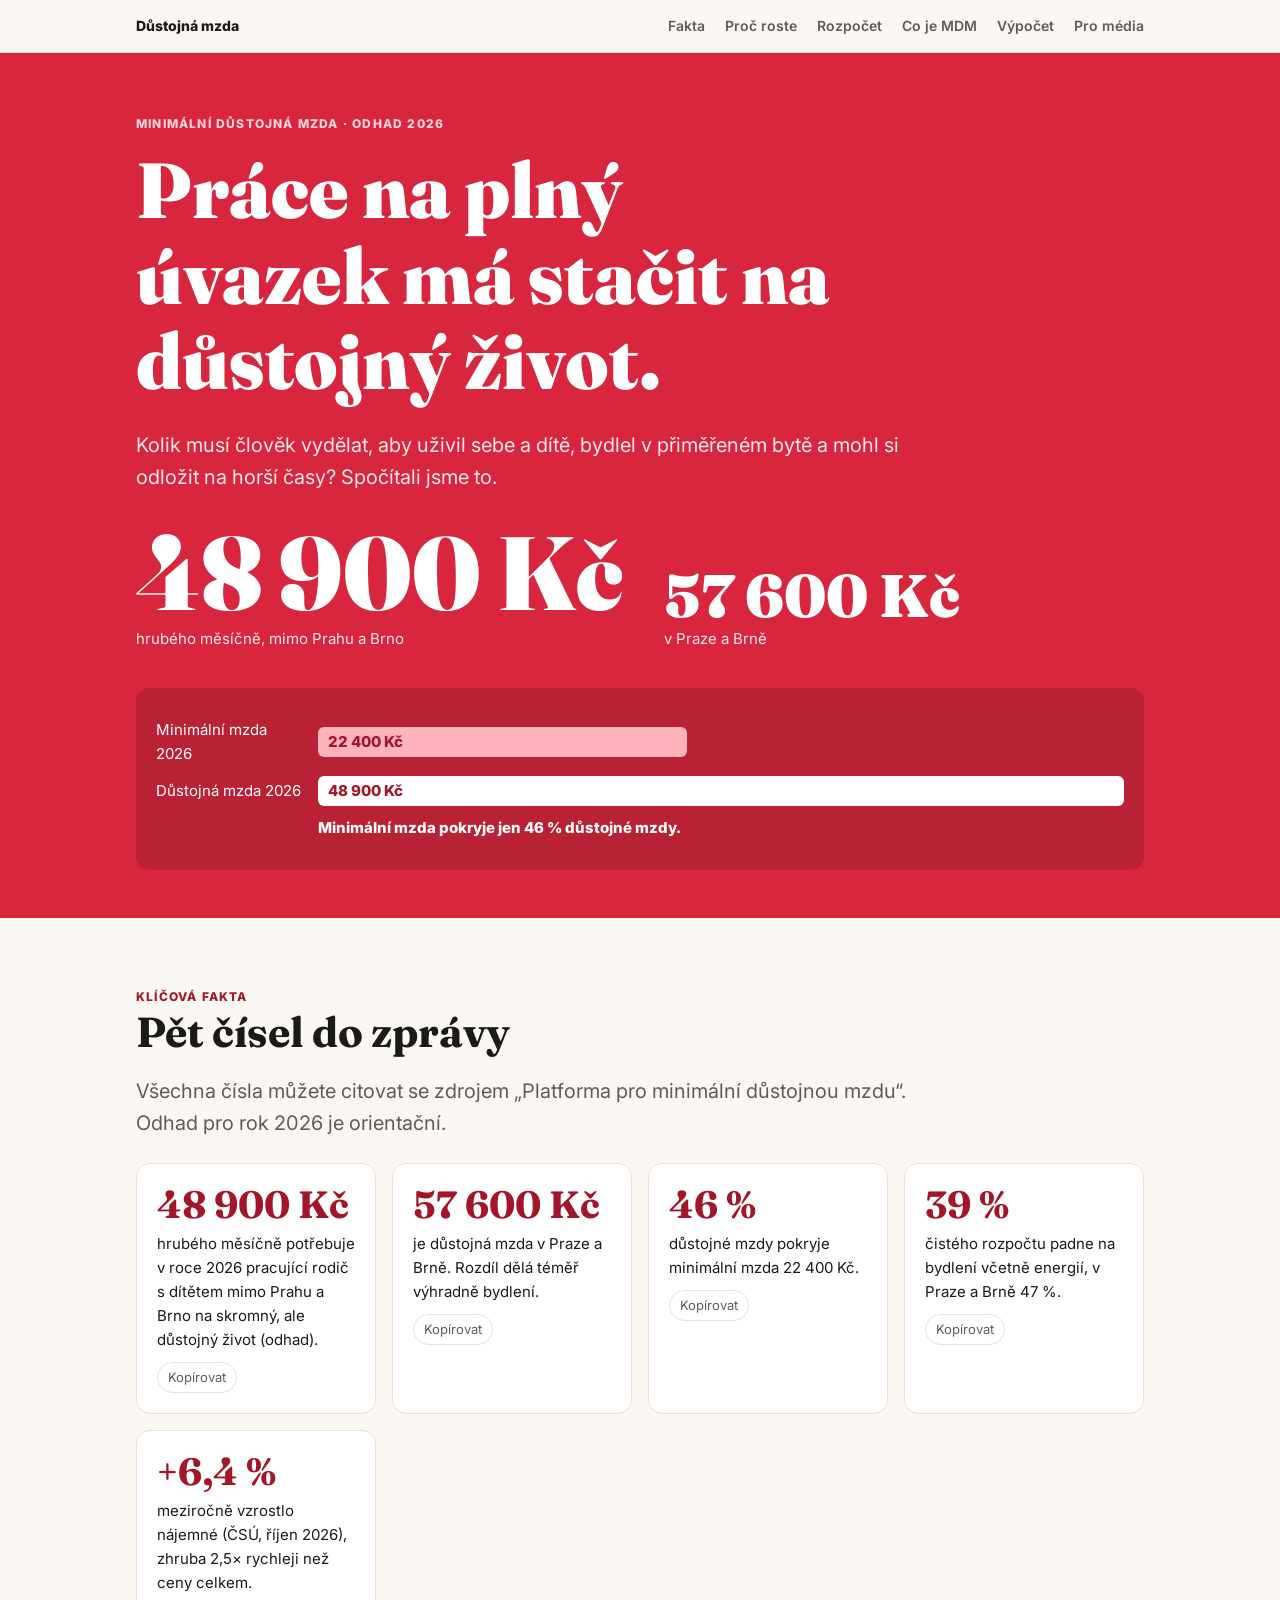
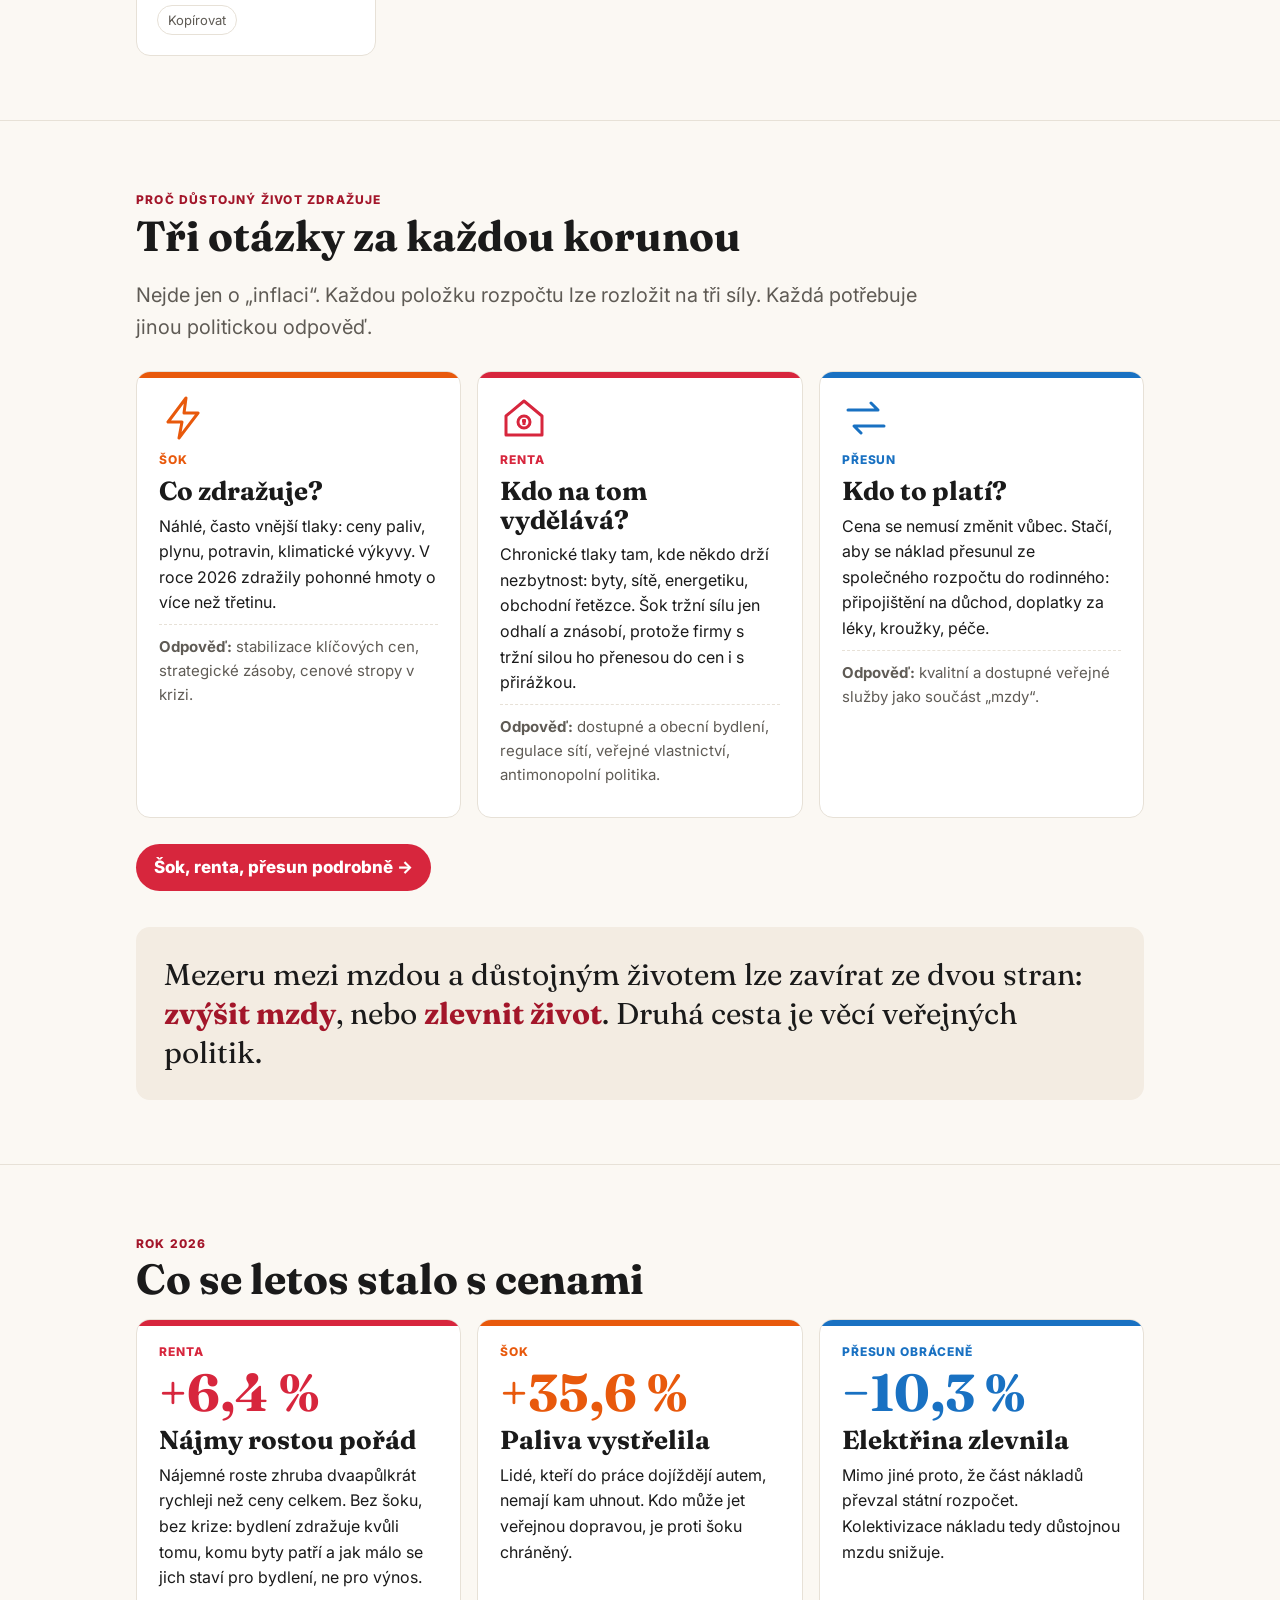
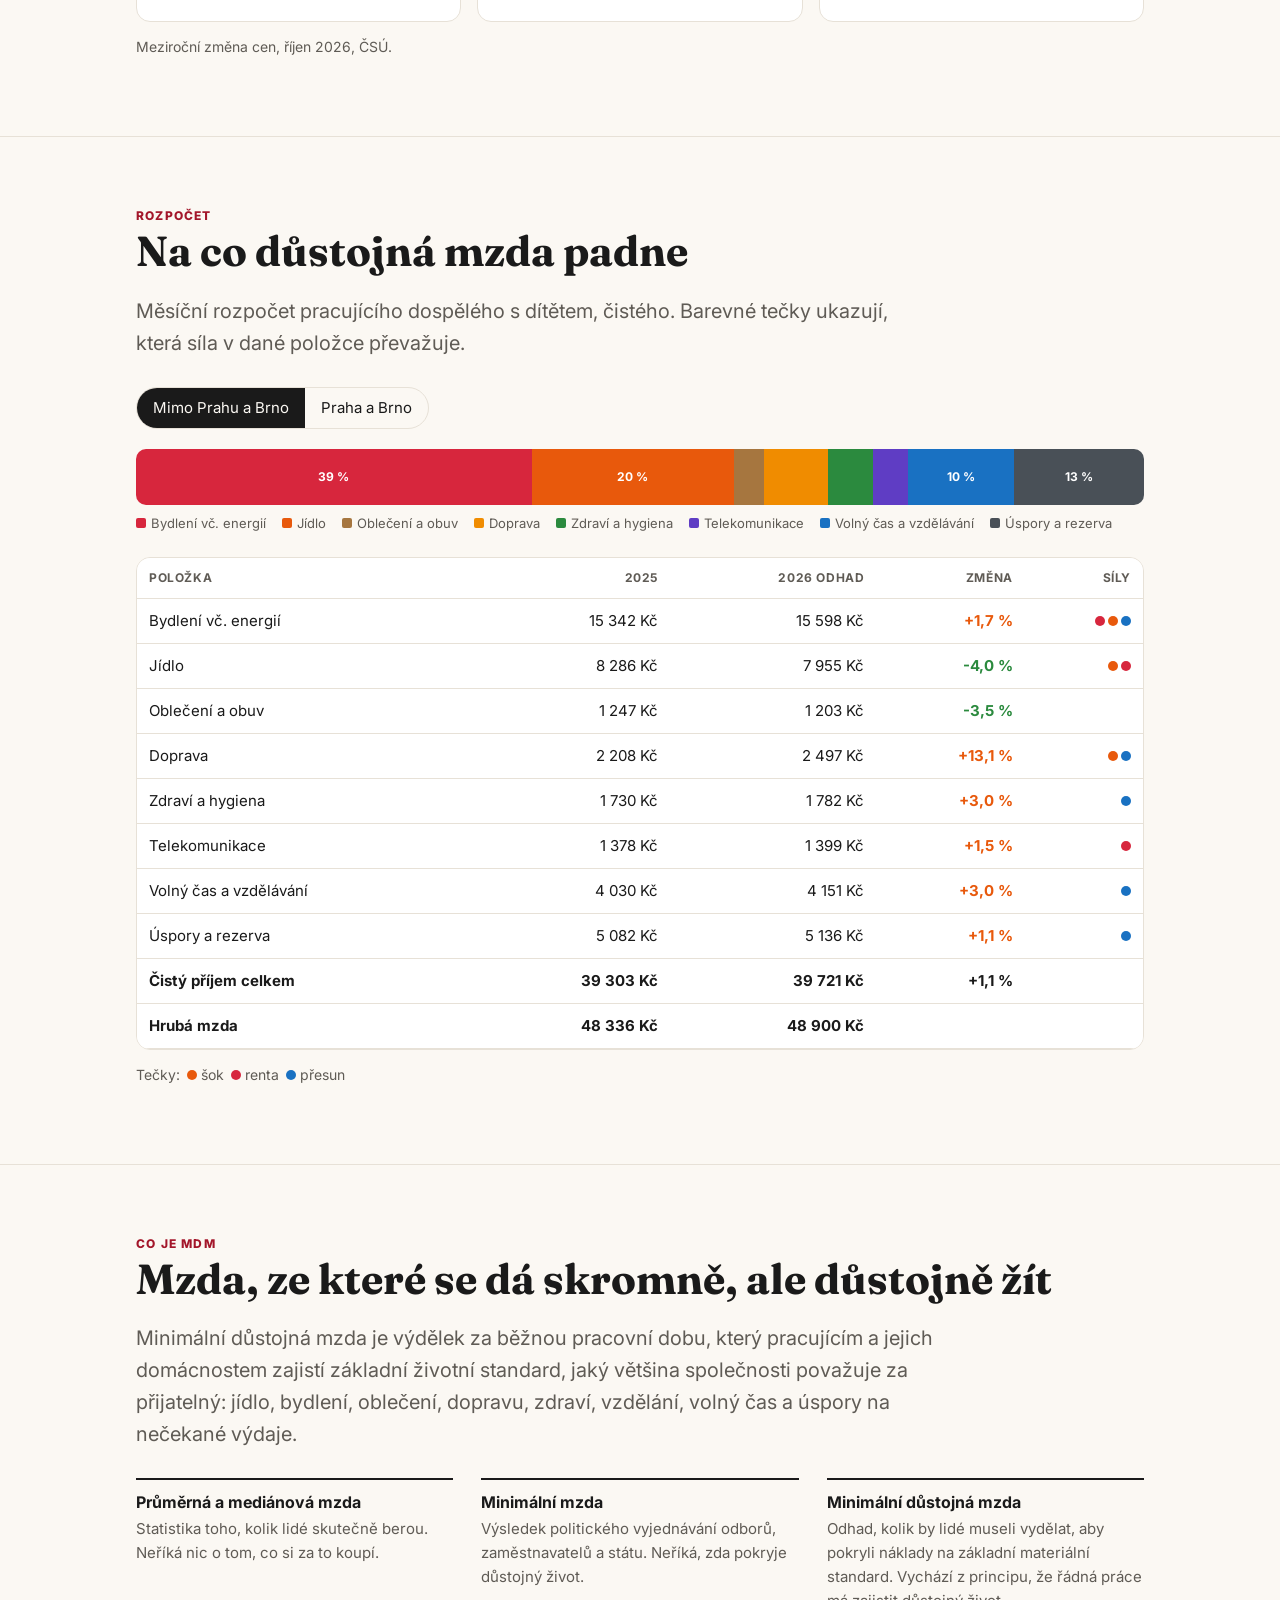
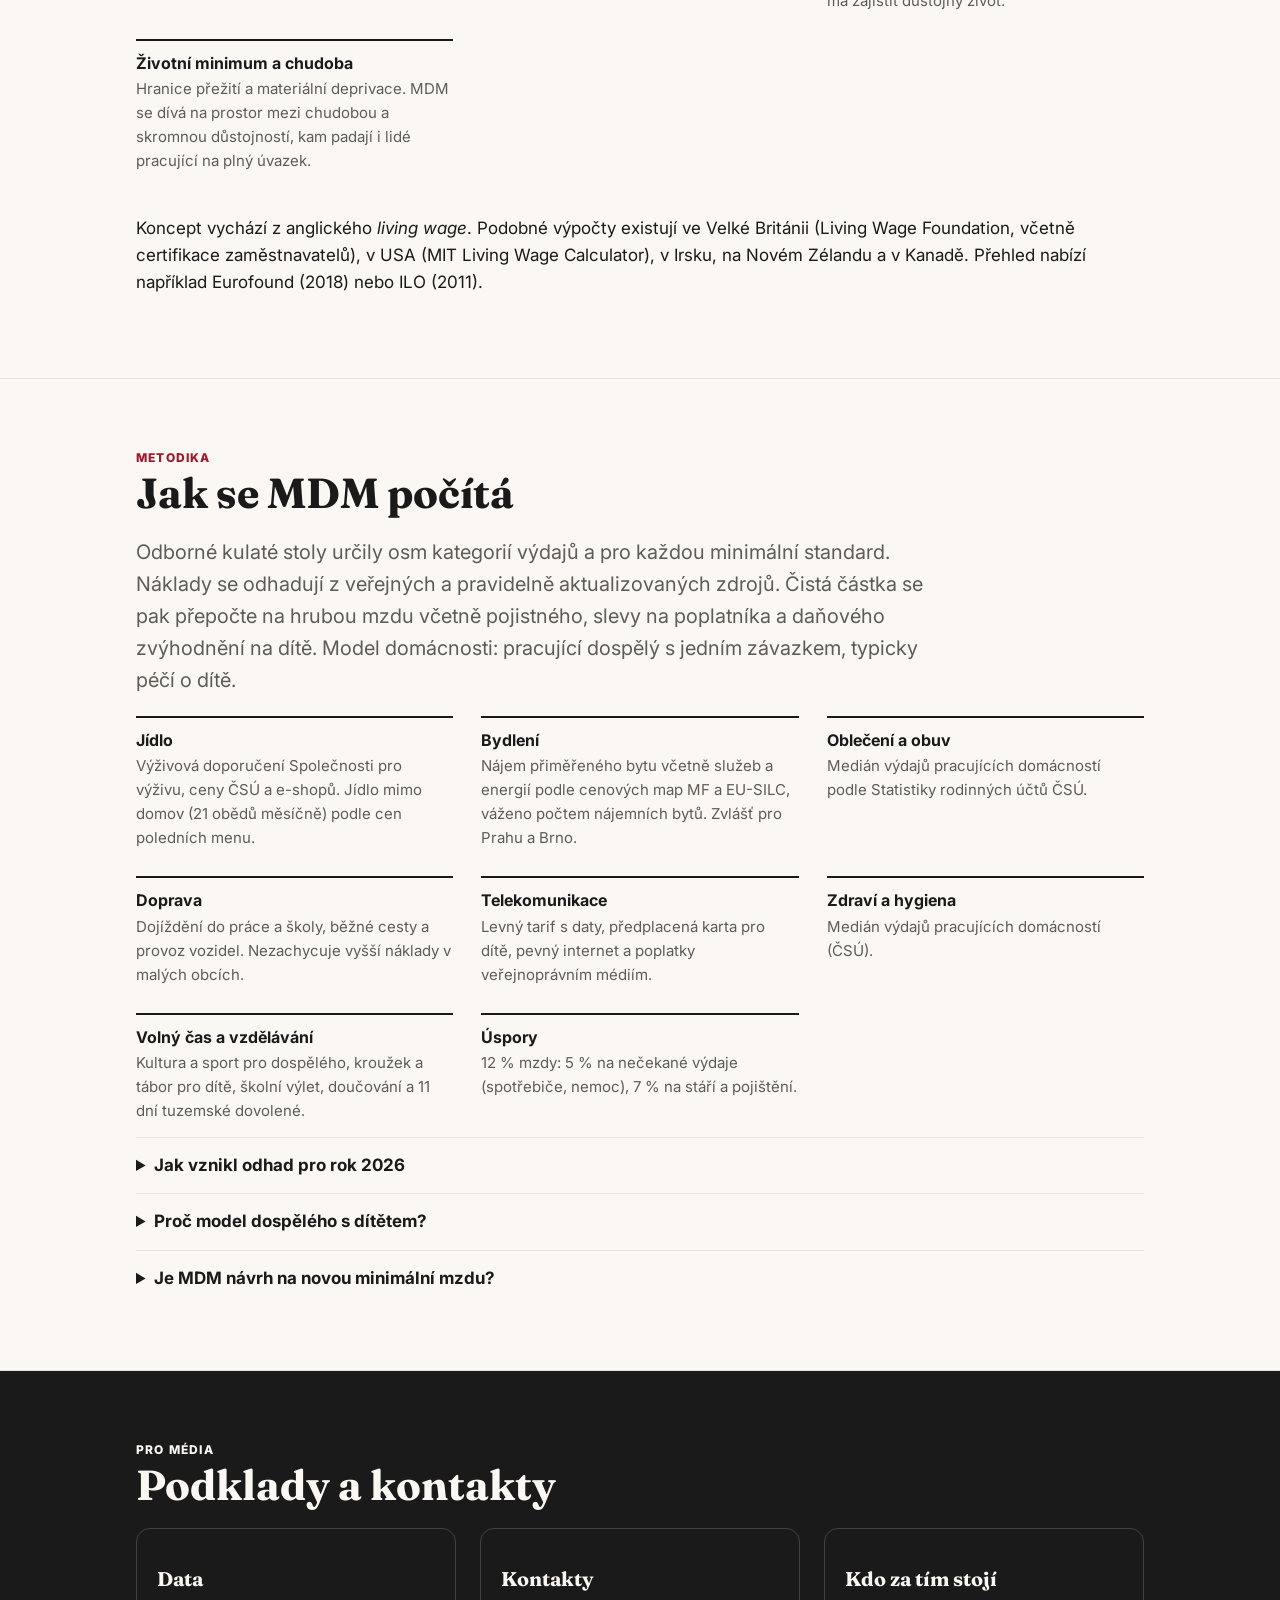
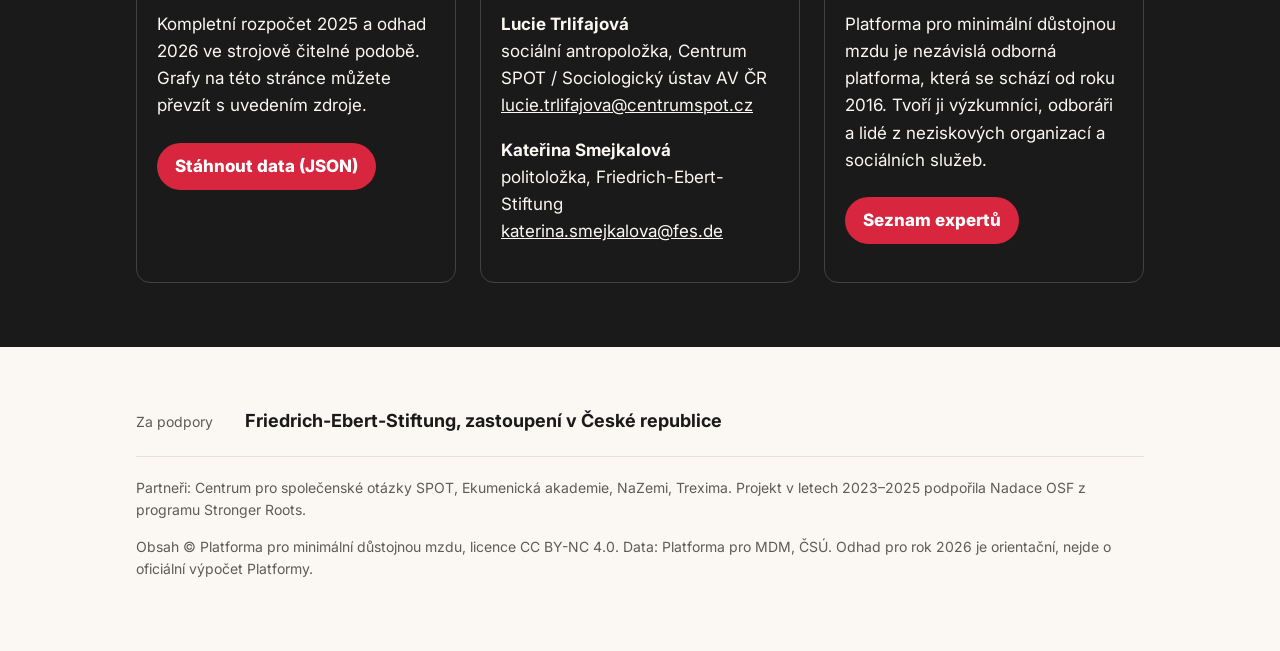
==== commit efa8e4ac: "Samostatná stránka Šok, renta, přesun; sdílený style.css Co-Authored-By: Claude Opus 5.5 <noreply@an" ====
--- a/index.html
+++ b/index.html
@@ -9,99 +9,12 @@
 <meta property="og:description" content="Minimální důstojná mzda 2026: co zdražuje, kdo na tom vydělává a kdo to platí.">
 <link rel="preconnect" href="https://fonts.googleapis.com">
 <link href="https://fonts.googleapis.com/css2?family=Fraunces:opsz,wght@9..144,700;9..144,900&family=Inter:wght@400;600;800&display=swap" rel="stylesheet">
-<style>
-:root{--bg:#fbf8f3;--paper:#fff;--fg:#1a1a1a;--muted:#5f5b55;--line:#e7e1d7;
---red:#d7263d;--red-ink:#a3162a;--shock:#e8590c;--rent:#d7263d;--shift:#1971c2;--ok:#2b8a3e;--soft:#f3ece2}
-@media (prefers-color-scheme:dark){:root{--bg:#121212;--paper:#1c1b1a;--fg:#f2efe9;--muted:#a8a39b;--line:#33302c;
---red:#ff5468;--red-ink:#ff8090;--shock:#ff8a4c;--rent:#ff5468;--shift:#5fb0ff;--ok:#69db7c;--soft:#24221f}}
-*{box-sizing:border-box}
-body{margin:0;background:var(--bg);color:var(--fg);font:17px/1.6 Inter,system-ui,sans-serif}
-.wrap{max-width:1040px;margin:0 auto;padding:0 16px}
-nav{position:sticky;top:0;z-index:5;background:var(--bg);border-bottom:1px solid var(--line)}
-nav .wrap{display:flex;gap:20px;align-items:center;height:52px;overflow-x:auto;white-space:nowrap;font-size:14px;font-weight:600}
-nav a{text-decoration:none;color:var(--muted)} nav a:hover{color:var(--red)}
-nav .brand{color:var(--fg);font-weight:800;margin-right:auto}
-.serif{font-family:Fraunces,Georgia,serif}
-h1,h2,h3{font-family:Fraunces,Georgia,serif;line-height:1.1}
-h2{font-size:clamp(28px,4.5vw,42px);margin:0 0 .4em}
-section{padding:64px 0;border-bottom:1px solid var(--line)}
-.kicker{display:inline-block;text-transform:uppercase;letter-spacing:.1em;font-size:12px;font-weight:800;color:var(--red-ink)}
-.lead{font-size:20px;color:var(--muted);max-width:40em}
-/* hero */
-.hero{padding:56px 0 48px;background:var(--red);color:#fff;border:0}
-.hero .kicker{color:#ffd5da}
-.hero h1{font-size:clamp(38px,7vw,78px);margin:.15em 0 .3em;font-weight:900;max-width:14ch}
-.hero .lead{color:#ffe7ea}
-.hero-num{display:flex;flex-wrap:wrap;gap:12px 40px;margin-top:28px;align-items:flex-end}
-.hero-num b{display:block;font-family:Fraunces,serif;font-size:clamp(56px,10vw,104px);line-height:1;font-weight:900}
-.hero-num span{font-size:15px;color:#ffe7ea}
-/* gap chart */
-.gap{margin-top:36px;background:rgba(0,0,0,.14);border-radius:14px;padding:20px}
-.gap .row{display:grid;grid-template-columns:150px 1fr;gap:12px;align-items:center;margin:10px 0;font-size:15px}
-.gap .bar{height:30px;border-radius:6px;background:#fff;display:flex;align-items:center;padding:0 10px;color:var(--red-ink);font-weight:800;white-space:nowrap}
-.gap .bar.min{background:#ffb3bd}
-@media (max-width:560px){.gap .row{grid-template-columns:1fr}}
-/* facts */
-.facts{display:grid;grid-template-columns:repeat(auto-fit,minmax(220px,1fr));gap:16px;margin-top:24px}
-.fact{background:var(--paper);border:1px solid var(--line);border-radius:14px;padding:20px}
-.fact b{display:block;font-family:Fraunces,serif;font-size:38px;line-height:1.1;color:var(--red-ink)}
-.fact p{margin:.4em 0 0;font-size:15px}
-.copy{margin-top:10px;font-size:13px;border:1px solid var(--line);background:transparent;color:var(--muted);border-radius:999px;padding:4px 10px;cursor:pointer;font:inherit;font-size:13px}
-/* forces */
-.trio{display:grid;grid-template-columns:repeat(auto-fit,minmax(260px,1fr));gap:16px;margin-top:28px}
-.q{background:var(--paper);border:1px solid var(--line);border-radius:14px;padding:22px;position:relative;overflow:hidden}
-.q:before{content:"";position:absolute;inset:0 0 auto 0;height:6px;background:var(--c)}
-.q .ico{width:48px;height:48px;color:var(--c)}
-.q h3{font-size:26px;margin:.3em 0 .2em}
-.q .tag{font-weight:800;font-size:12px;text-transform:uppercase;letter-spacing:.08em;color:var(--c)}
-.q p{margin:.5em 0;font-size:16px}
-.q .fix{border-top:1px dashed var(--line);padding-top:.7em;color:var(--muted);font-size:15px}
-.shock{--c:var(--shock)}.rent{--c:var(--rent)}.shift{--c:var(--shift)}
-blockquote{margin:36px 0 0;padding:28px;background:var(--soft);border-radius:14px;font-family:Fraunces,serif;font-size:clamp(22px,3vw,30px);line-height:1.3}
-blockquote strong{color:var(--red-ink)}
-/* basket */
-.toggle{display:inline-flex;border:1px solid var(--line);border-radius:999px;overflow:hidden;margin:8px 0 20px}
-.toggle button{border:0;background:transparent;color:var(--fg);padding:8px 16px;font:inherit;font-size:15px;cursor:pointer}
-.toggle button.on{background:var(--fg);color:var(--bg)}
-.stack{display:flex;height:56px;border-radius:10px;overflow:hidden;margin-bottom:8px}
-.stack div{display:flex;align-items:center;justify-content:center;color:#fff;font-size:12px;font-weight:700;overflow:hidden;white-space:nowrap}
-.legend{display:flex;flex-wrap:wrap;gap:6px 16px;font-size:13px;color:var(--muted);margin-bottom:24px}
-.legend i{display:inline-block;width:10px;height:10px;border-radius:2px;margin-right:5px}
-table{width:100%;border-collapse:collapse;font-size:15px;background:var(--paper)}
-th,td{padding:10px 12px;border-bottom:1px solid var(--line);text-align:right}
-th:first-child,td:first-child{text-align:left}
-th{font-size:12px;text-transform:uppercase;color:var(--muted);letter-spacing:.05em}
-.up{color:var(--shock);font-weight:700}.down{color:var(--ok);font-weight:700}
-.dots i{display:inline-block;width:10px;height:10px;border-radius:50%;margin-left:3px}
-.tbl{overflow-x:auto;border:1px solid var(--line);border-radius:14px}
-/* 2026 story */
-.story{display:grid;grid-template-columns:repeat(auto-fit,minmax(260px,1fr));gap:16px}
-.story .q b{font-family:Fraunces,serif;font-size:52px;line-height:1;color:var(--c);display:block;margin:.1em 0}
-/* method */
-.cats{display:grid;grid-template-columns:repeat(auto-fit,minmax(280px,1fr));gap:12px 28px}
-.cats div{padding:14px 0;border-top:2px solid var(--fg)}
-.cats h3{font-family:Inter,sans-serif;font-size:16px;margin:0 0 .3em}
-.cats p{margin:0;font-size:15px;color:var(--muted)}
-details{border-top:1px solid var(--line);padding:14px 0}
-summary{font-weight:700;cursor:pointer}
-details p{color:var(--muted);margin:.6em 0 0}
-.note{font-size:14px;color:var(--muted)}
-/* press */
-.press{background:var(--fg);color:var(--bg);border:0}
-.press h2,.press .kicker{color:var(--bg)} .press a{color:var(--bg)}
-.press .grid{display:grid;grid-template-columns:repeat(auto-fit,minmax(260px,1fr));gap:24px;margin-top:20px}
-.press .card{border:1px solid rgba(127,127,127,.4);border-radius:14px;padding:20px}
-.btn{display:inline-block;background:var(--red);color:#fff !important;text-decoration:none;font-weight:800;padding:10px 18px;border-radius:999px;margin:6px 6px 0 0}
-footer{padding:40px 0 56px;font-size:14px;color:var(--muted)}
-.support{display:flex;flex-wrap:wrap;gap:8px 32px;align-items:baseline;padding:20px 0;border-bottom:1px solid var(--line);margin-bottom:20px}
-.support b{color:var(--fg);font-size:18px}
-a{color:inherit}
-</style>
+<link rel="stylesheet" href="style.css">
 </head>
 <body>
 <nav><div class="wrap">
   <a class="brand" href="#">Důstojná mzda</a>
-  <a href="#fakta">Fakta</a><a href="#proc">Proč roste</a><a href="#kos">Rozpočet</a><a href="#co-to-je">Co je MDM</a><a href="#vypocet">Výpočet</a><a href="#media">Pro média</a>
+  <a href="#fakta">Fakta</a><a href="sily.html">Proč roste</a><a href="#kos">Rozpočet</a><a href="#co-to-je">Co je MDM</a><a href="#vypocet">Výpočet</a><a href="#media">Pro média</a>
 </div></nav>
 
 <section class="hero"><div class="wrap">
@@ -147,6 +60,7 @@
       <p>Cena se nemusí změnit vůbec. Stačí, aby se náklad přesunul ze společného rozpočtu do rodinného: připojištění na důchod, doplatky za léky, kroužky, péče.</p>
       <p class="fix"><strong>Odpověď:</strong> kvalitní a dostupné veřejné služby jako součást „mzdy“.</p></div>
   </div>
+  <p style="margin-top:20px"><a class="btn" href="sily.html">Šok, renta, přesun podrobně →</a></p>
   <blockquote>Mezeru mezi mzdou a důstojným životem lze zavírat ze dvou stran: <strong>zvýšit mzdy</strong>, nebo <strong>zlevnit život</strong>. Druhá cesta je věcí veřejných politik.</blockquote>
 </div></section>
 
--- a/style.css
+++ b/style.css
@@ -0,0 +1,86 @@
+:root{--bg:#fbf8f3;--paper:#fff;--fg:#1a1a1a;--muted:#5f5b55;--line:#e7e1d7;
+--red:#d7263d;--red-ink:#a3162a;--shock:#e8590c;--rent:#d7263d;--shift:#1971c2;--ok:#2b8a3e;--soft:#f3ece2}
+@media (prefers-color-scheme:dark){:root{--bg:#121212;--paper:#1c1b1a;--fg:#f2efe9;--muted:#a8a39b;--line:#33302c;
+--red:#ff5468;--red-ink:#ff8090;--shock:#ff8a4c;--rent:#ff5468;--shift:#5fb0ff;--ok:#69db7c;--soft:#24221f}}
+*{box-sizing:border-box}
+body{margin:0;background:var(--bg);color:var(--fg);font:17px/1.6 Inter,system-ui,sans-serif}
+.wrap{max-width:1040px;margin:0 auto;padding:0 16px}
+nav{position:sticky;top:0;z-index:5;background:var(--bg);border-bottom:1px solid var(--line)}
+nav .wrap{display:flex;gap:20px;align-items:center;height:52px;overflow-x:auto;white-space:nowrap;font-size:14px;font-weight:600}
+nav a{text-decoration:none;color:var(--muted)} nav a:hover{color:var(--red)}
+nav .brand{color:var(--fg);font-weight:800;margin-right:auto}
+.serif{font-family:Fraunces,Georgia,serif}
+h1,h2,h3{font-family:Fraunces,Georgia,serif;line-height:1.1}
+h2{font-size:clamp(28px,4.5vw,42px);margin:0 0 .4em}
+section{padding:64px 0;border-bottom:1px solid var(--line)}
+.kicker{display:inline-block;text-transform:uppercase;letter-spacing:.1em;font-size:12px;font-weight:800;color:var(--red-ink)}
+.lead{font-size:20px;color:var(--muted);max-width:40em}
+/* hero */
+.hero{padding:56px 0 48px;background:var(--red);color:#fff;border:0}
+.hero .kicker{color:#ffd5da}
+.hero h1{font-size:clamp(38px,7vw,78px);margin:.15em 0 .3em;font-weight:900;max-width:14ch}
+.hero .lead{color:#ffe7ea}
+.hero-num{display:flex;flex-wrap:wrap;gap:12px 40px;margin-top:28px;align-items:flex-end}
+.hero-num b{display:block;font-family:Fraunces,serif;font-size:clamp(56px,10vw,104px);line-height:1;font-weight:900}
+.hero-num span{font-size:15px;color:#ffe7ea}
+/* gap chart */
+.gap{margin-top:36px;background:rgba(0,0,0,.14);border-radius:14px;padding:20px}
+.gap .row{display:grid;grid-template-columns:150px 1fr;gap:12px;align-items:center;margin:10px 0;font-size:15px}
+.gap .bar{height:30px;border-radius:6px;background:#fff;display:flex;align-items:center;padding:0 10px;color:var(--red-ink);font-weight:800;white-space:nowrap}
+.gap .bar.min{background:#ffb3bd}
+@media (max-width:560px){.gap .row{grid-template-columns:1fr}}
+/* facts */
+.facts{display:grid;grid-template-columns:repeat(auto-fit,minmax(220px,1fr));gap:16px;margin-top:24px}
+.fact{background:var(--paper);border:1px solid var(--line);border-radius:14px;padding:20px}
+.fact b{display:block;font-family:Fraunces,serif;font-size:38px;line-height:1.1;color:var(--red-ink)}
+.fact p{margin:.4em 0 0;font-size:15px}
+.copy{margin-top:10px;font-size:13px;border:1px solid var(--line);background:transparent;color:var(--muted);border-radius:999px;padding:4px 10px;cursor:pointer;font:inherit;font-size:13px}
+/* forces */
+.trio{display:grid;grid-template-columns:repeat(auto-fit,minmax(260px,1fr));gap:16px;margin-top:28px}
+.q{background:var(--paper);border:1px solid var(--line);border-radius:14px;padding:22px;position:relative;overflow:hidden}
+.q:before{content:"";position:absolute;inset:0 0 auto 0;height:6px;background:var(--c)}
+.q .ico{width:48px;height:48px;color:var(--c)}
+.q h3{font-size:26px;margin:.3em 0 .2em}
+.q .tag{font-weight:800;font-size:12px;text-transform:uppercase;letter-spacing:.08em;color:var(--c)}
+.q p{margin:.5em 0;font-size:16px}
+.q .fix{border-top:1px dashed var(--line);padding-top:.7em;color:var(--muted);font-size:15px}
+.shock{--c:var(--shock)}.rent{--c:var(--rent)}.shift{--c:var(--shift)}
+blockquote{margin:36px 0 0;padding:28px;background:var(--soft);border-radius:14px;font-family:Fraunces,serif;font-size:clamp(22px,3vw,30px);line-height:1.3}
+blockquote strong{color:var(--red-ink)}
+/* basket */
+.toggle{display:inline-flex;border:1px solid var(--line);border-radius:999px;overflow:hidden;margin:8px 0 20px}
+.toggle button{border:0;background:transparent;color:var(--fg);padding:8px 16px;font:inherit;font-size:15px;cursor:pointer}
+.toggle button.on{background:var(--fg);color:var(--bg)}
+.stack{display:flex;height:56px;border-radius:10px;overflow:hidden;margin-bottom:8px}
+.stack div{display:flex;align-items:center;justify-content:center;color:#fff;font-size:12px;font-weight:700;overflow:hidden;white-space:nowrap}
+.legend{display:flex;flex-wrap:wrap;gap:6px 16px;font-size:13px;color:var(--muted);margin-bottom:24px}
+.legend i{display:inline-block;width:10px;height:10px;border-radius:2px;margin-right:5px}
+table{width:100%;border-collapse:collapse;font-size:15px;background:var(--paper)}
+th,td{padding:10px 12px;border-bottom:1px solid var(--line);text-align:right}
+th:first-child,td:first-child{text-align:left}
+th{font-size:12px;text-transform:uppercase;color:var(--muted);letter-spacing:.05em}
+.up{color:var(--shock);font-weight:700}.down{color:var(--ok);font-weight:700}
+.dots i{display:inline-block;width:10px;height:10px;border-radius:50%;margin-left:3px}
+.tbl{overflow-x:auto;border:1px solid var(--line);border-radius:14px}
+/* 2026 story */
+.story{display:grid;grid-template-columns:repeat(auto-fit,minmax(260px,1fr));gap:16px}
+.story .q b{font-family:Fraunces,serif;font-size:52px;line-height:1;color:var(--c);display:block;margin:.1em 0}
+/* method */
+.cats{display:grid;grid-template-columns:repeat(auto-fit,minmax(280px,1fr));gap:12px 28px}
+.cats div{padding:14px 0;border-top:2px solid var(--fg)}
+.cats h3{font-family:Inter,sans-serif;font-size:16px;margin:0 0 .3em}
+.cats p{margin:0;font-size:15px;color:var(--muted)}
+details{border-top:1px solid var(--line);padding:14px 0}
+summary{font-weight:700;cursor:pointer}
+details p{color:var(--muted);margin:.6em 0 0}
+.note{font-size:14px;color:var(--muted)}
+/* press */
+.press{background:var(--fg);color:var(--bg);border:0}
+.press h2,.press .kicker{color:var(--bg)} .press a{color:var(--bg)}
+.press .grid{display:grid;grid-template-columns:repeat(auto-fit,minmax(260px,1fr));gap:24px;margin-top:20px}
+.press .card{border:1px solid rgba(127,127,127,.4);border-radius:14px;padding:20px}
+.btn{display:inline-block;background:var(--red);color:#fff !important;text-decoration:none;font-weight:800;padding:10px 18px;border-radius:999px;margin:6px 6px 0 0}
+footer{padding:40px 0 56px;font-size:14px;color:var(--muted)}
+.support{display:flex;flex-wrap:wrap;gap:8px 32px;align-items:baseline;padding:20px 0;border-bottom:1px solid var(--line);margin-bottom:20px}
+.support b{color:var(--fg);font-size:18px}
+a{color:inherit}
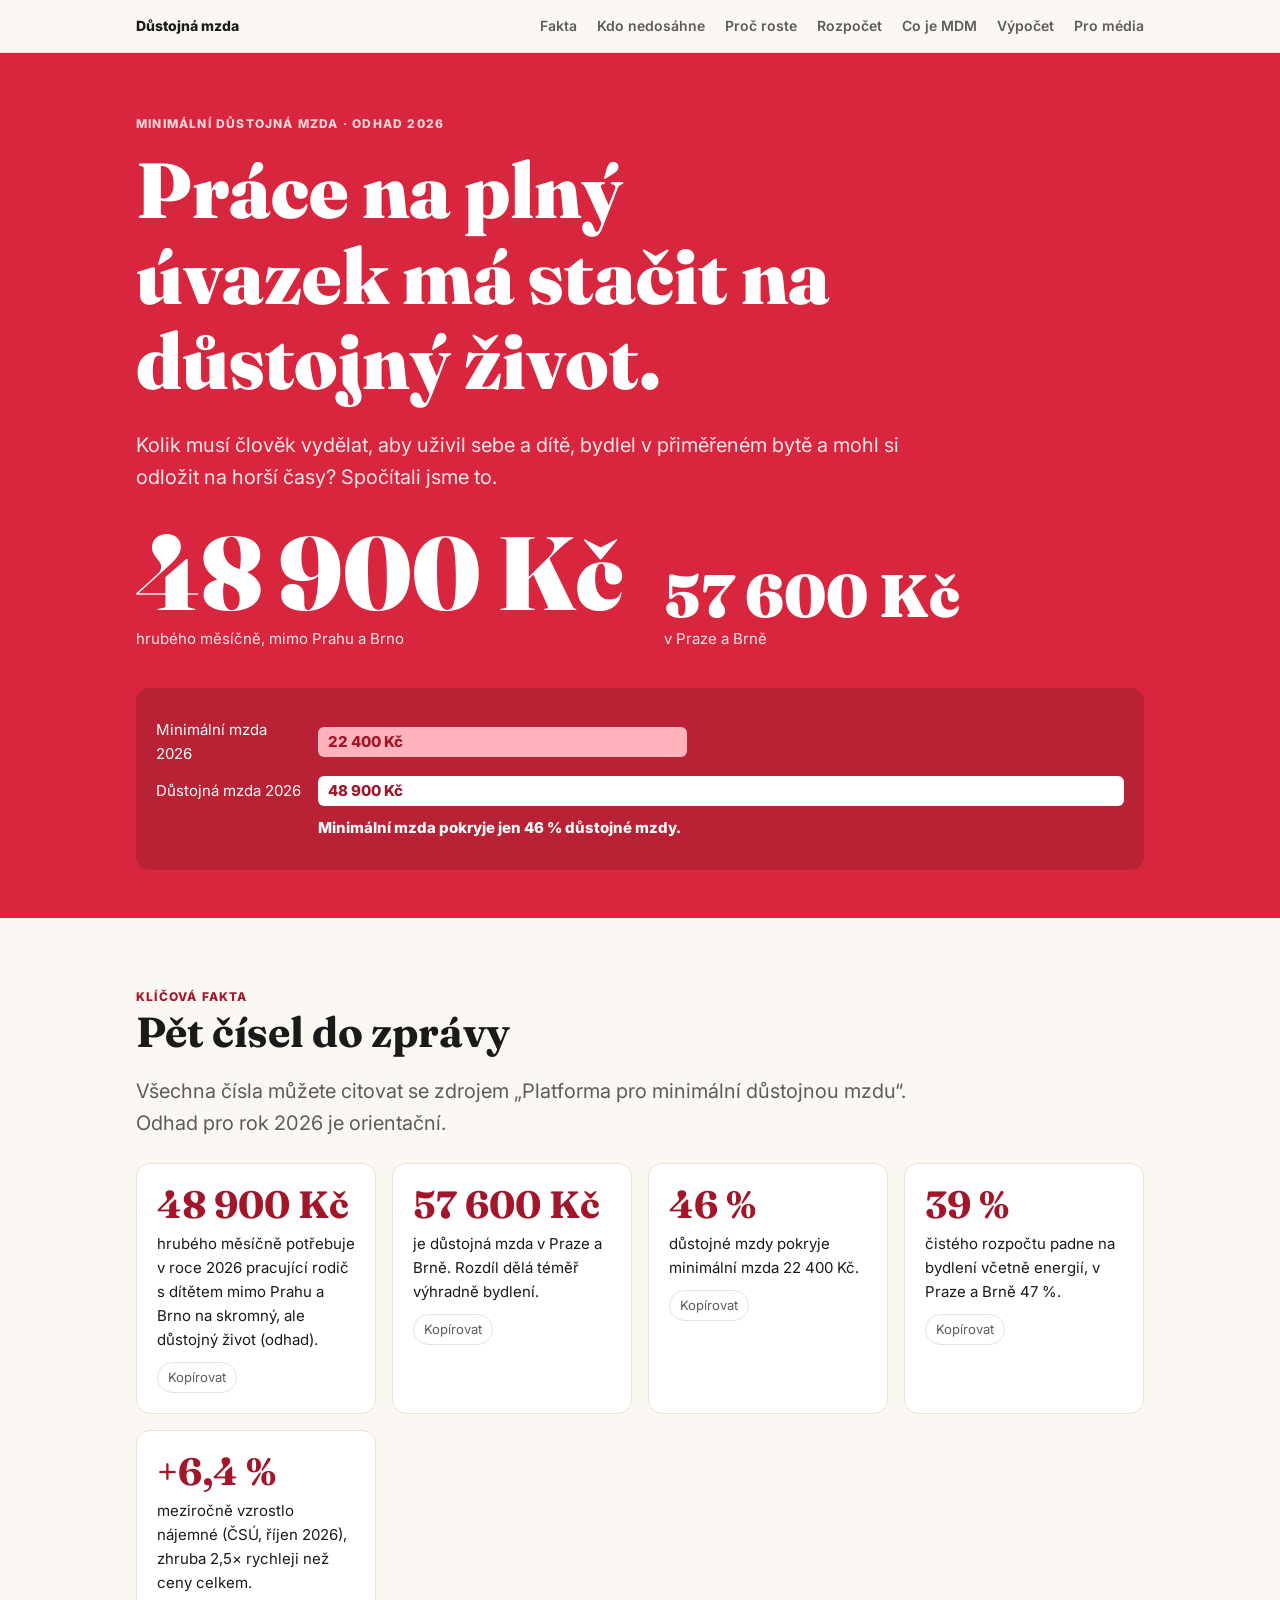
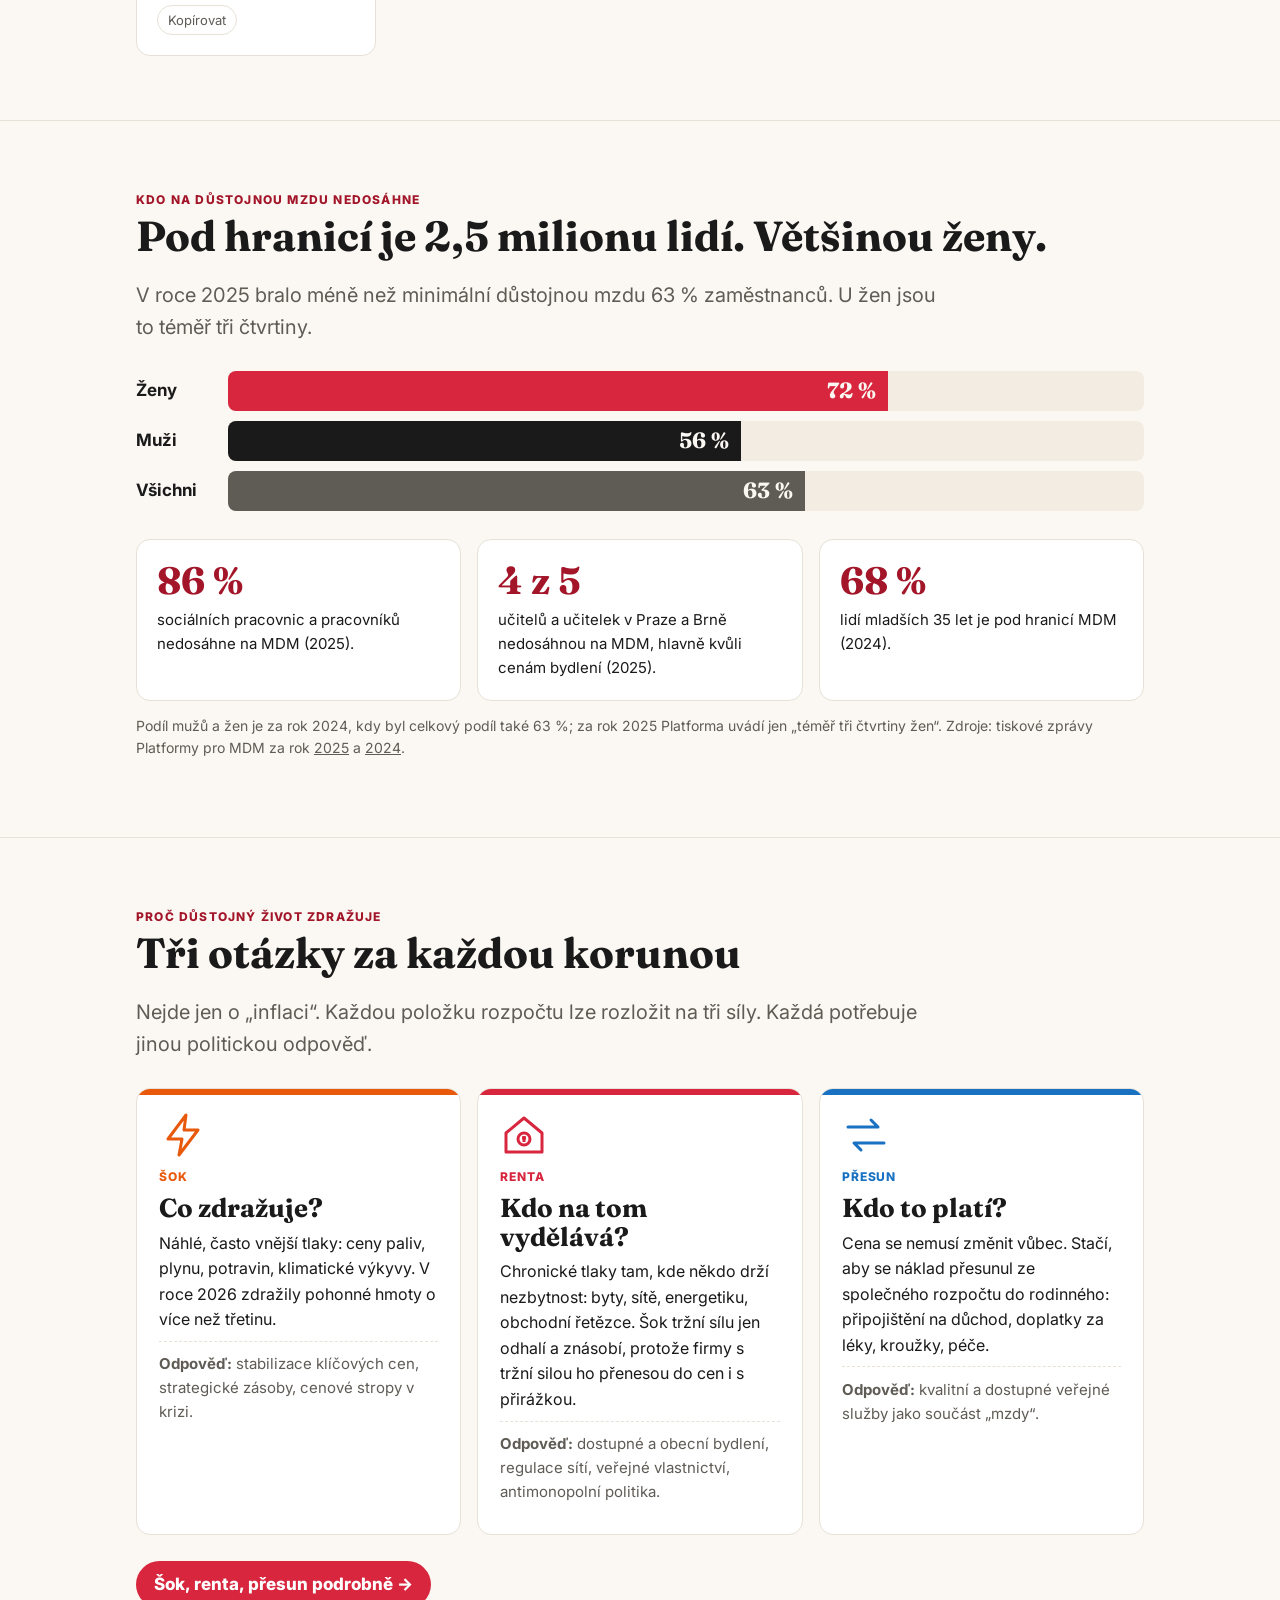
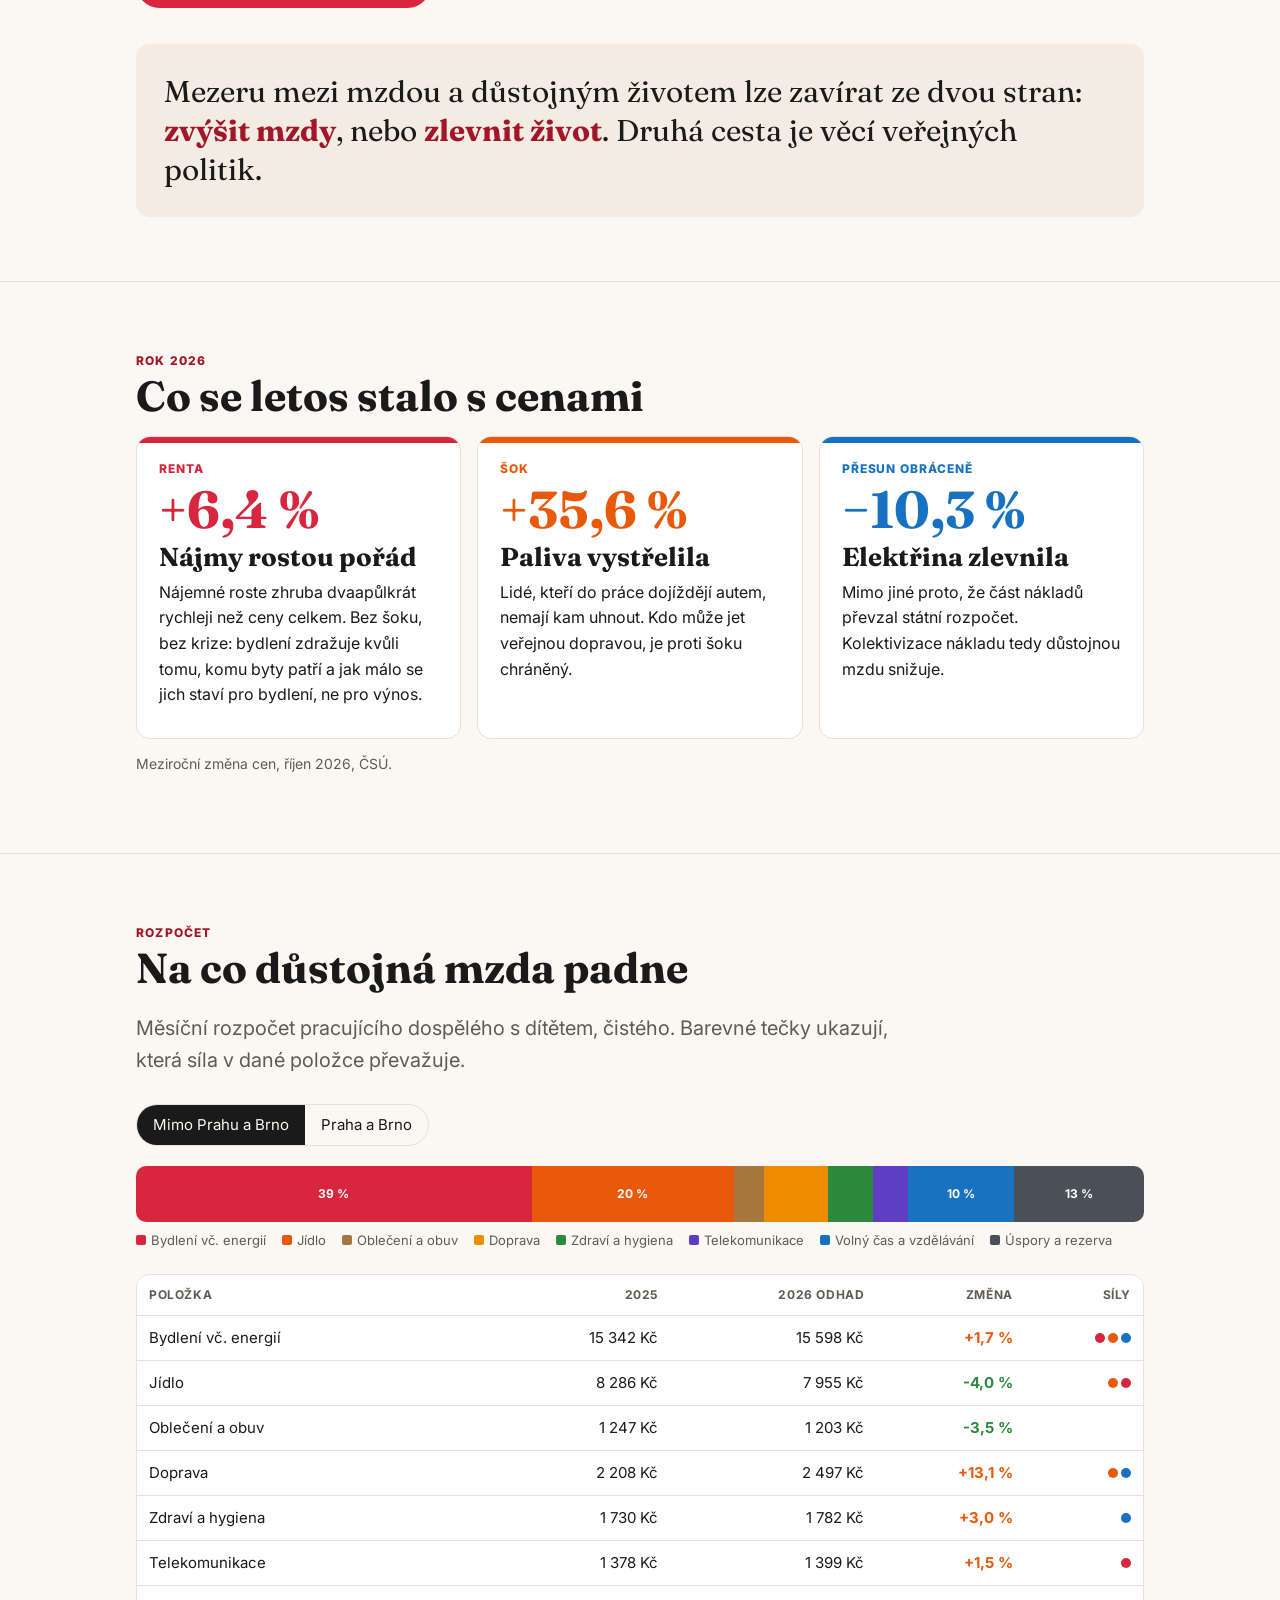
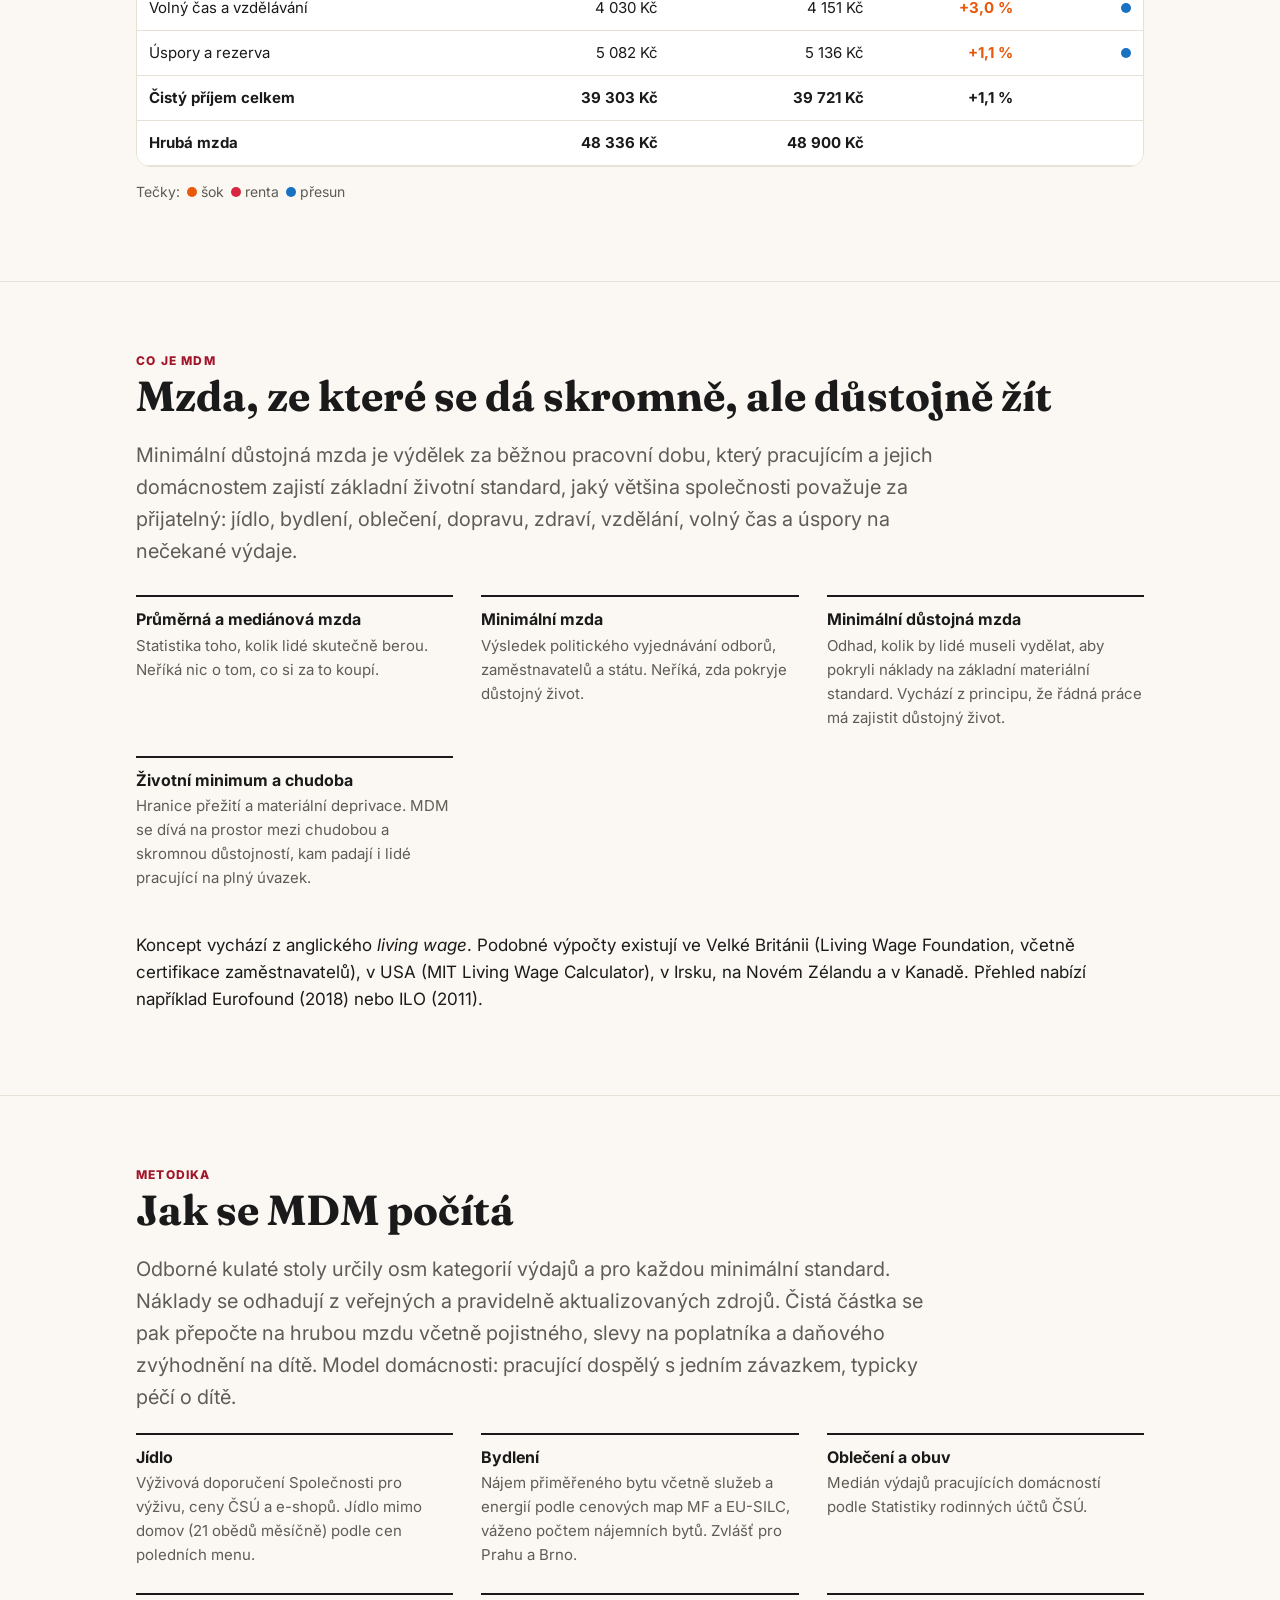
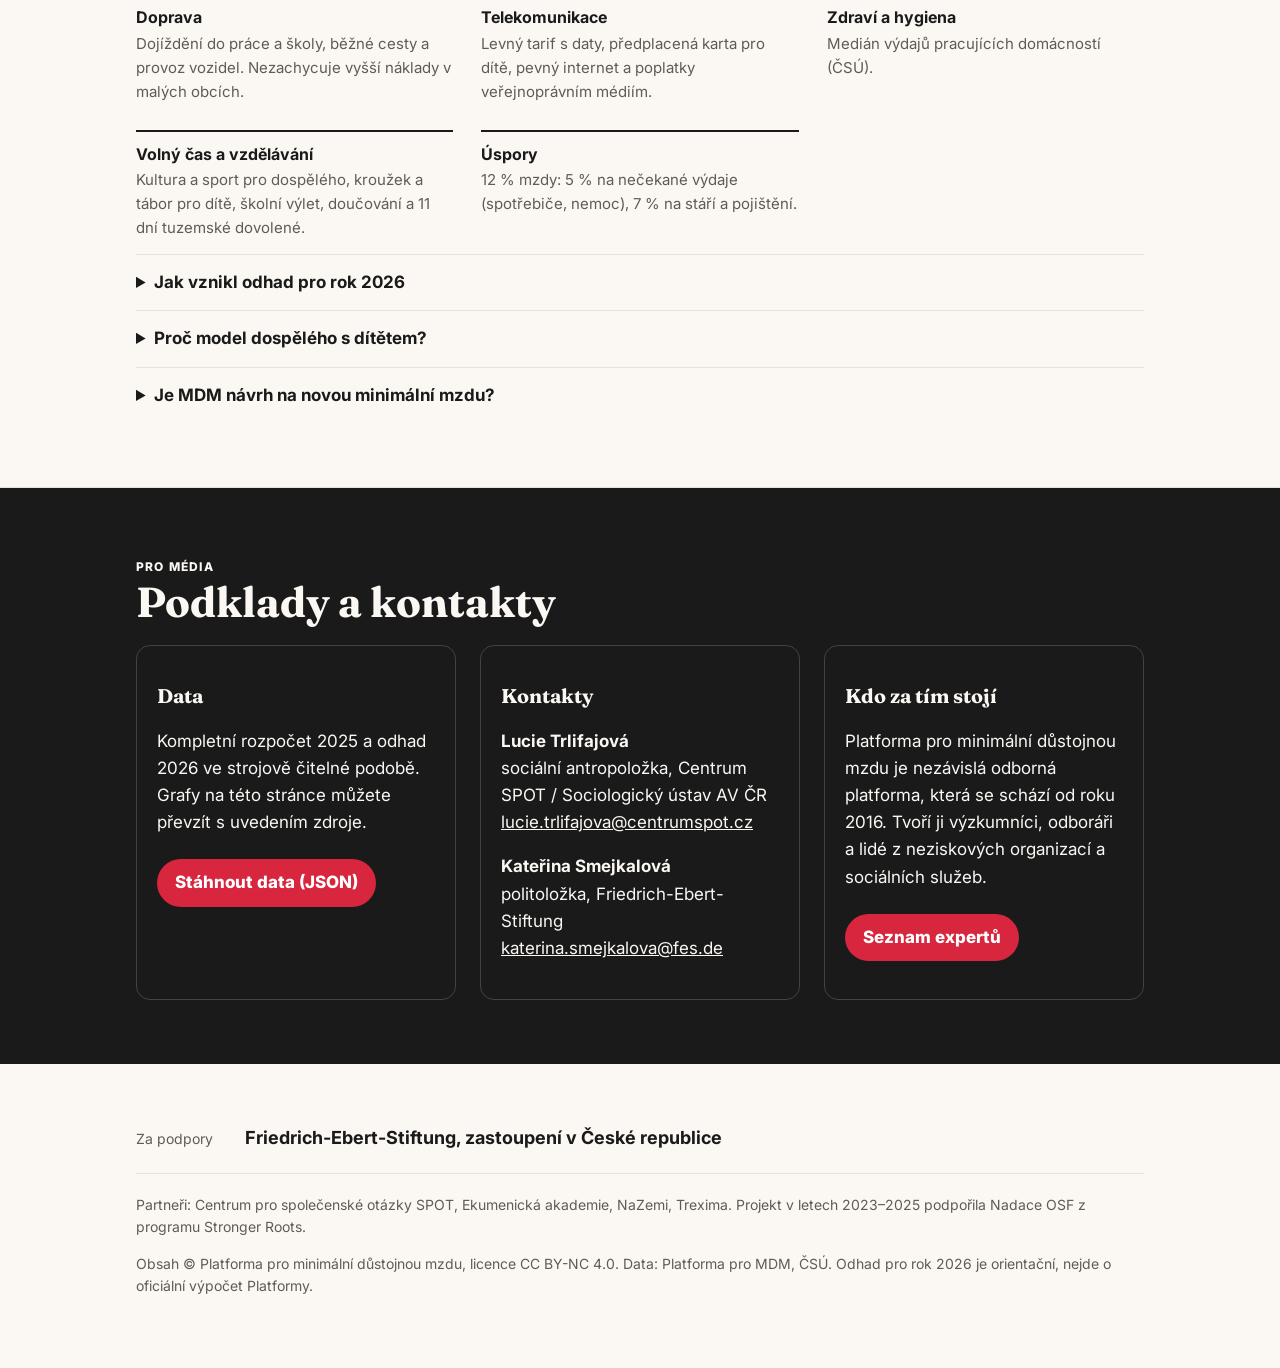
==== commit a04a6605: "Kdo nedosáhne na MDM: ženy, muži, profese (tiskové zprávy Platformy) Co-Authored-By: Claude Opus 5.5" ====
--- a/index.html
+++ b/index.html
@@ -10,11 +10,12 @@
 <link rel="preconnect" href="https://fonts.googleapis.com">
 <link href="https://fonts.googleapis.com/css2?family=Fraunces:opsz,wght@9..144,700;9..144,900&family=Inter:wght@400;600;800&display=swap" rel="stylesheet">
 <link rel="stylesheet" href="style.css">
+<style>.gb{margin:28px 0}.gbr{display:grid;grid-template-columns:80px 1fr;gap:12px;align-items:center;margin:10px 0;font-weight:700}.gbt{background:var(--soft);border-radius:8px;overflow:hidden}.gbt div{height:40px;display:flex;align-items:center;justify-content:flex-end;padding-right:12px;color:var(--bg);font-family:Fraunces,serif;font-size:22px}</style>
 </head>
 <body>
 <nav><div class="wrap">
   <a class="brand" href="#">Důstojná mzda</a>
-  <a href="#fakta">Fakta</a><a href="sily.html">Proč roste</a><a href="#kos">Rozpočet</a><a href="#co-to-je">Co je MDM</a><a href="#vypocet">Výpočet</a><a href="#media">Pro média</a>
+  <a href="#fakta">Fakta</a><a href="#kdo">Kdo nedosáhne</a><a href="sily.html">Proč roste</a><a href="#kos">Rozpočet</a><a href="#co-to-je">Co je MDM</a><a href="#vypocet">Výpočet</a><a href="#media">Pro média</a>
 </div></nav>
 
 <section class="hero"><div class="wrap">
@@ -37,6 +38,23 @@
   <h2>Pět čísel do zprávy</h2>
   <p class="lead">Všechna čísla můžete citovat se zdrojem „Platforma pro minimální důstojnou mzdu“. Odhad pro rok 2026 je orientační.</p>
   <div class="facts" id="facts"></div>
+</div></section>
+
+<section id="kdo"><div class="wrap">
+  <span class="kicker">Kdo na důstojnou mzdu nedosáhne</span>
+  <h2>Pod hranicí je 2,5 milionu lidí. Většinou ženy.</h2>
+  <p class="lead">V roce 2025 bralo méně než minimální důstojnou mzdu 63 % zaměstnanců. U žen jsou to téměř tři čtvrtiny.</p>
+  <div class="gb">
+    <div class="gbr"><span>Ženy</span><div class="gbt"><div style="width:72%;background:var(--red)">72 %</div></div></div>
+    <div class="gbr"><span>Muži</span><div class="gbt"><div style="width:56%;background:var(--fg)">56 %</div></div></div>
+    <div class="gbr"><span>Všichni</span><div class="gbt"><div style="width:63%;background:var(--muted)">63 %</div></div></div>
+  </div>
+  <div class="facts">
+    <div class="fact"><b>86 %</b><p>sociálních pracovnic a pracovníků nedosáhne na MDM (2025).</p></div>
+    <div class="fact"><b>4 z 5</b><p>učitelů a učitelek v Praze a Brně nedosáhnou na MDM, hlavně kvůli cenám bydlení (2025).</p></div>
+    <div class="fact"><b>68 %</b><p>lidí mladších 35 let je pod hranicí MDM (2024).</p></div>
+  </div>
+  <p class="note">Podíl mužů a žen je za rok 2024, kdy byl celkový podíl také 63 %; za rok 2025 Platforma uvádí jen „téměř tři čtvrtiny žen“. Zdroje: tiskové zprávy Platformy pro MDM za rok <a href="https://www.dustojnamzda.cz/wp-content/uploads/2026/05/TZ_MDM2025.pdf">2025</a> a <a href="https://www.dustojnamzda.cz/wp-content/uploads/2025/04/TZ_22-04-2025_Minimalni_dustojna_mzda_za_rok_2024_WEB-2.pdf">2024</a>.</p>
 </div></section>
 
 <section id="proc"><div class="wrap">
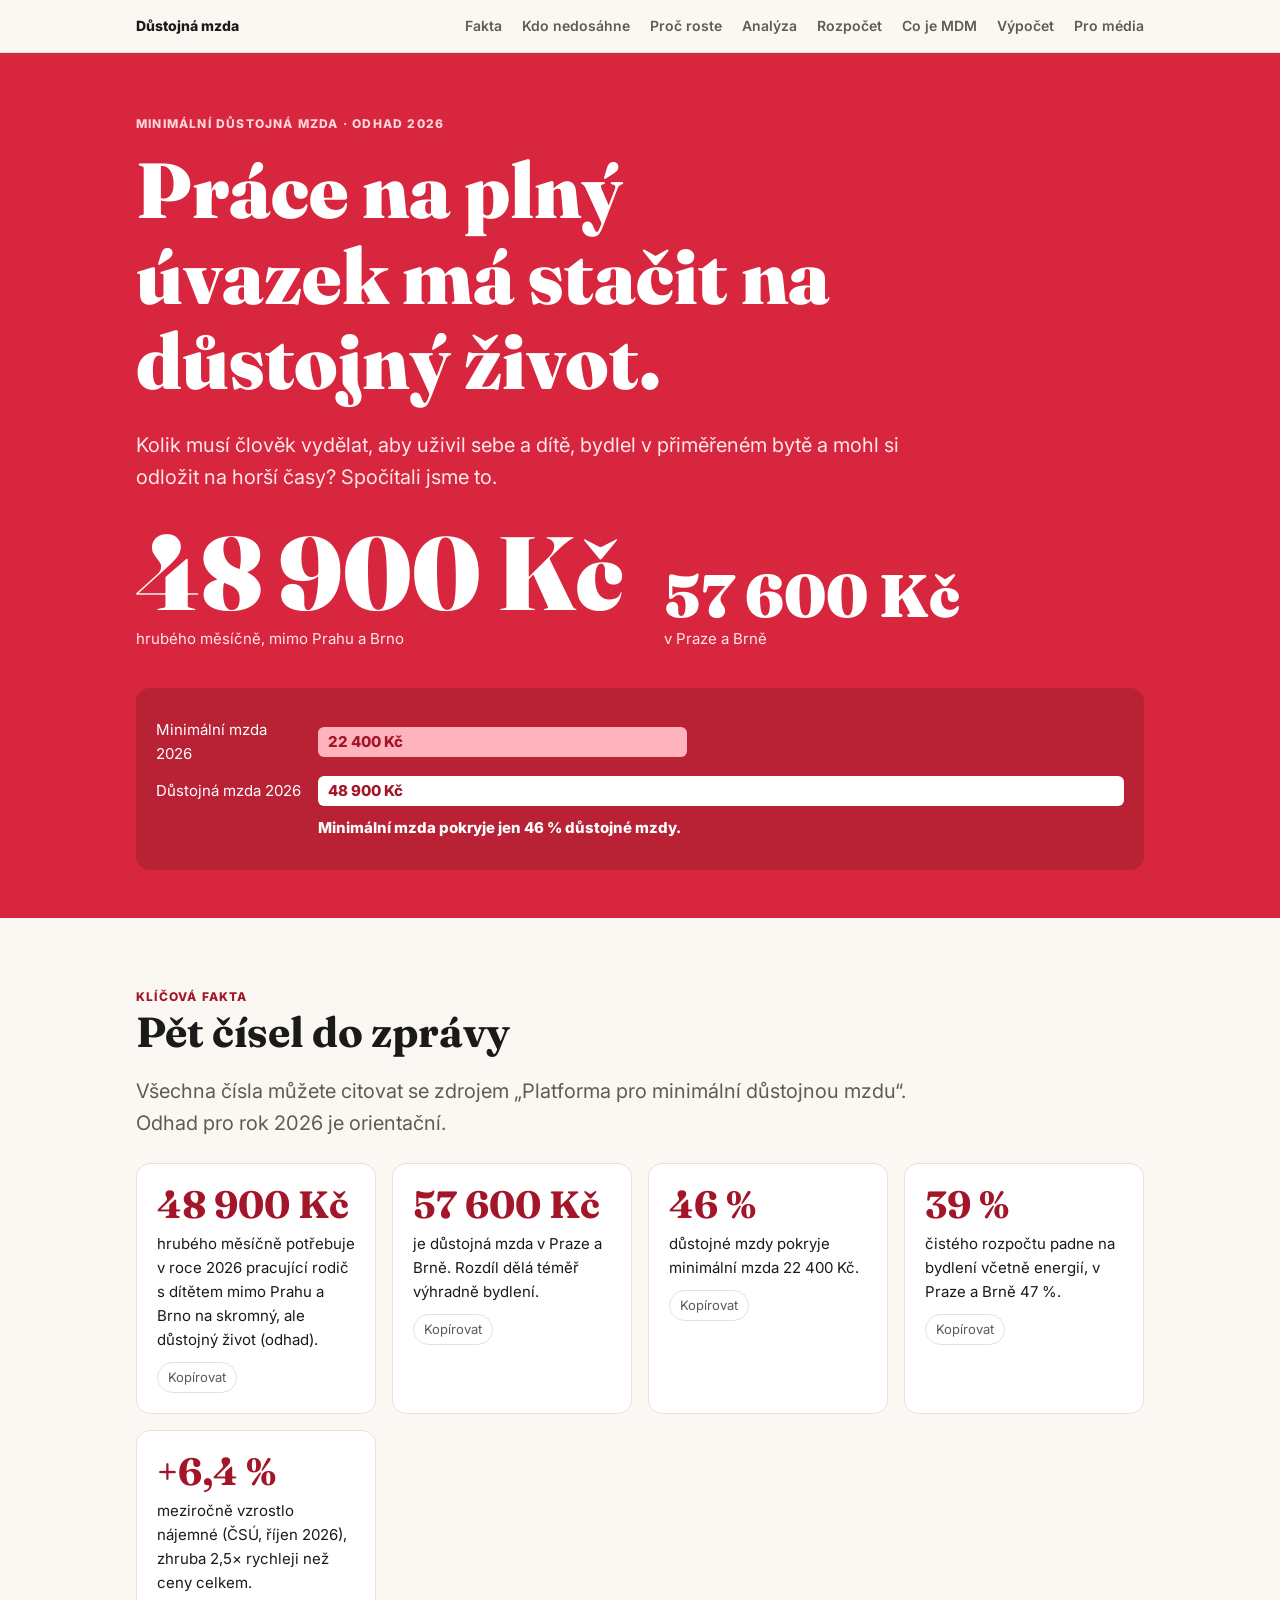
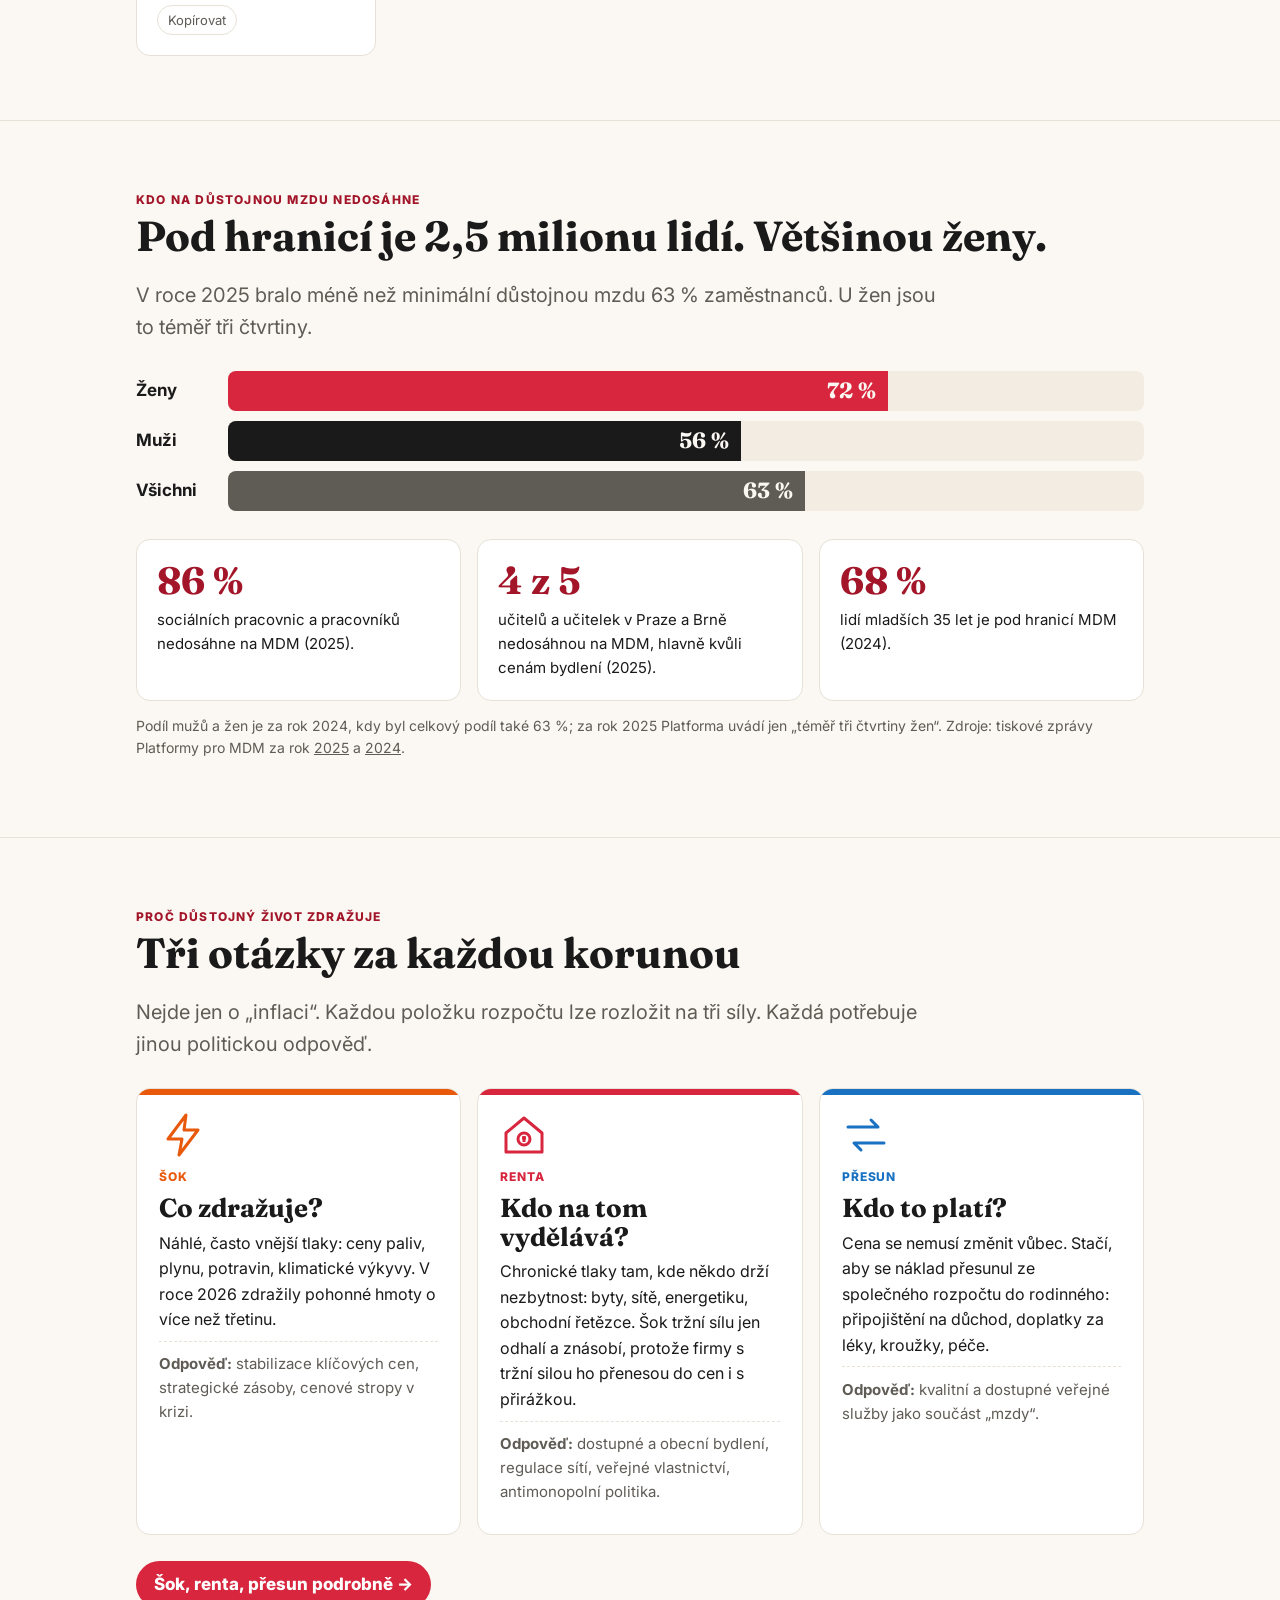
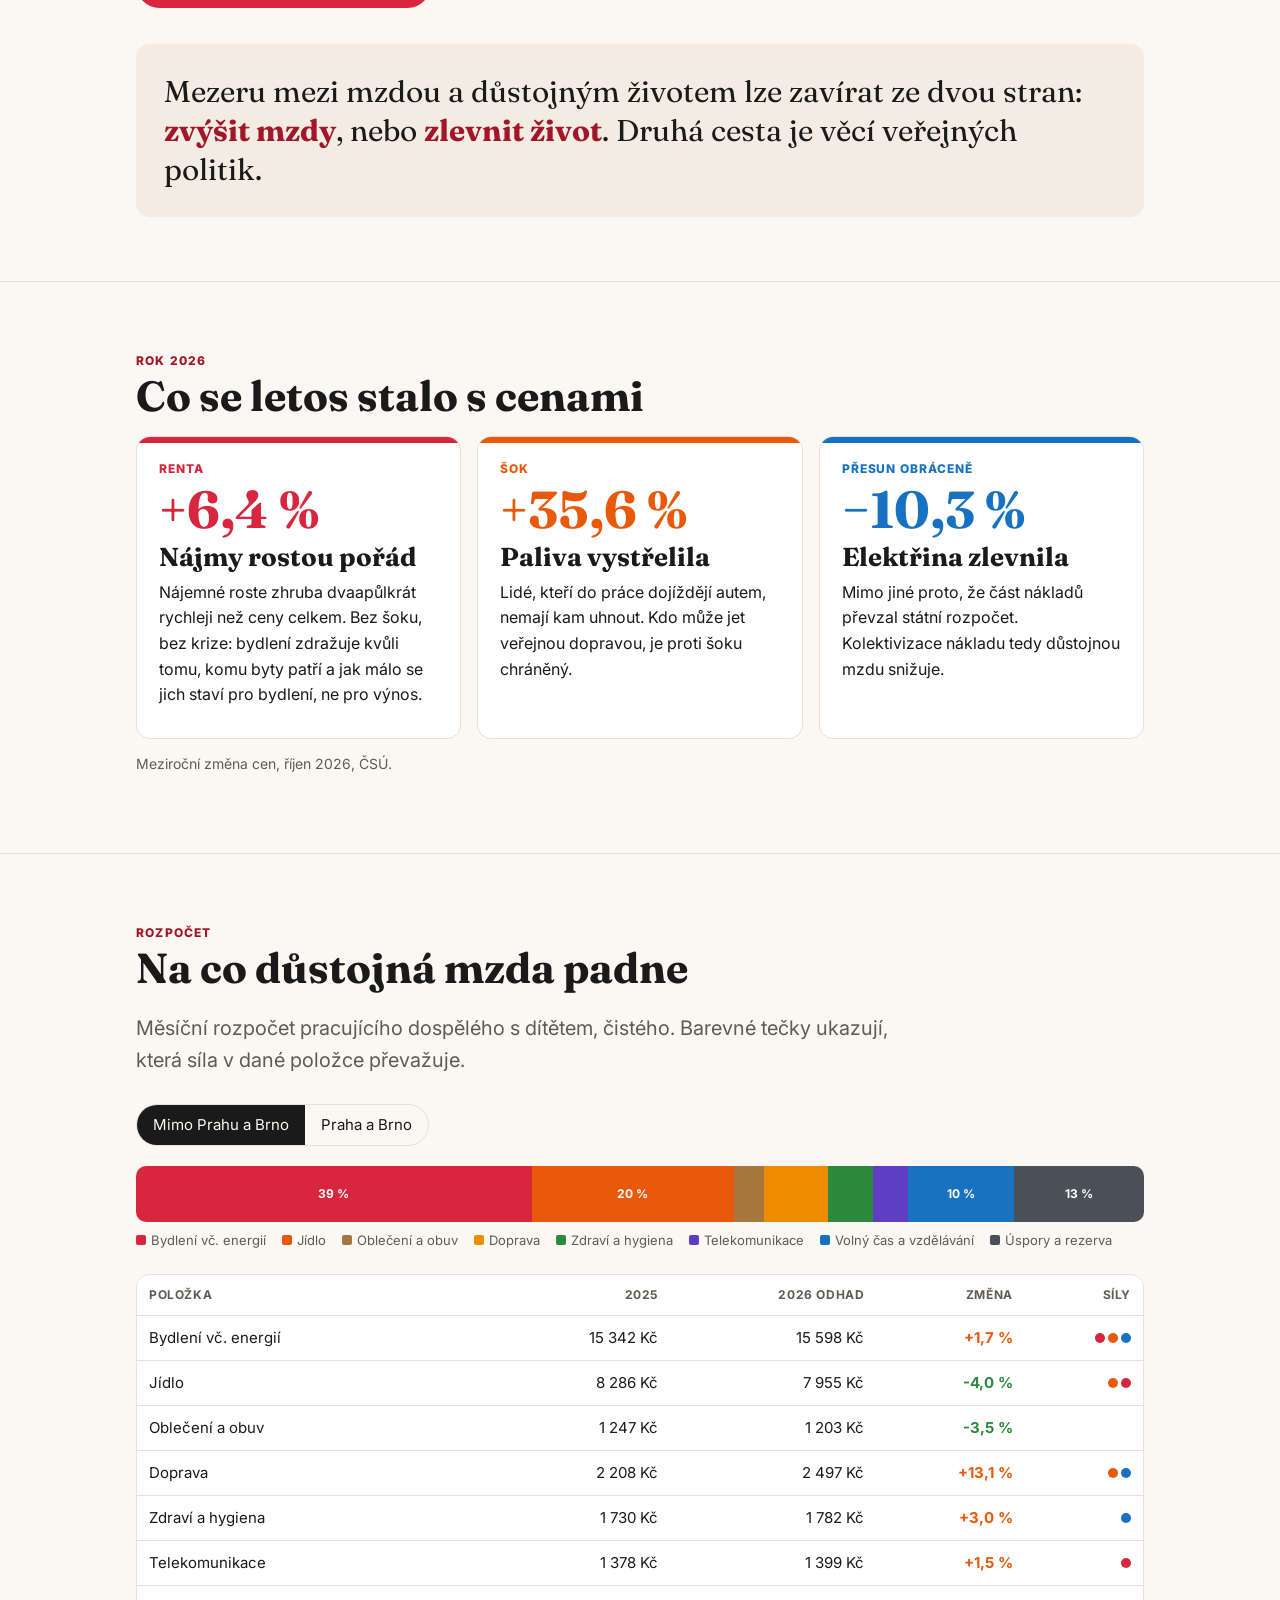
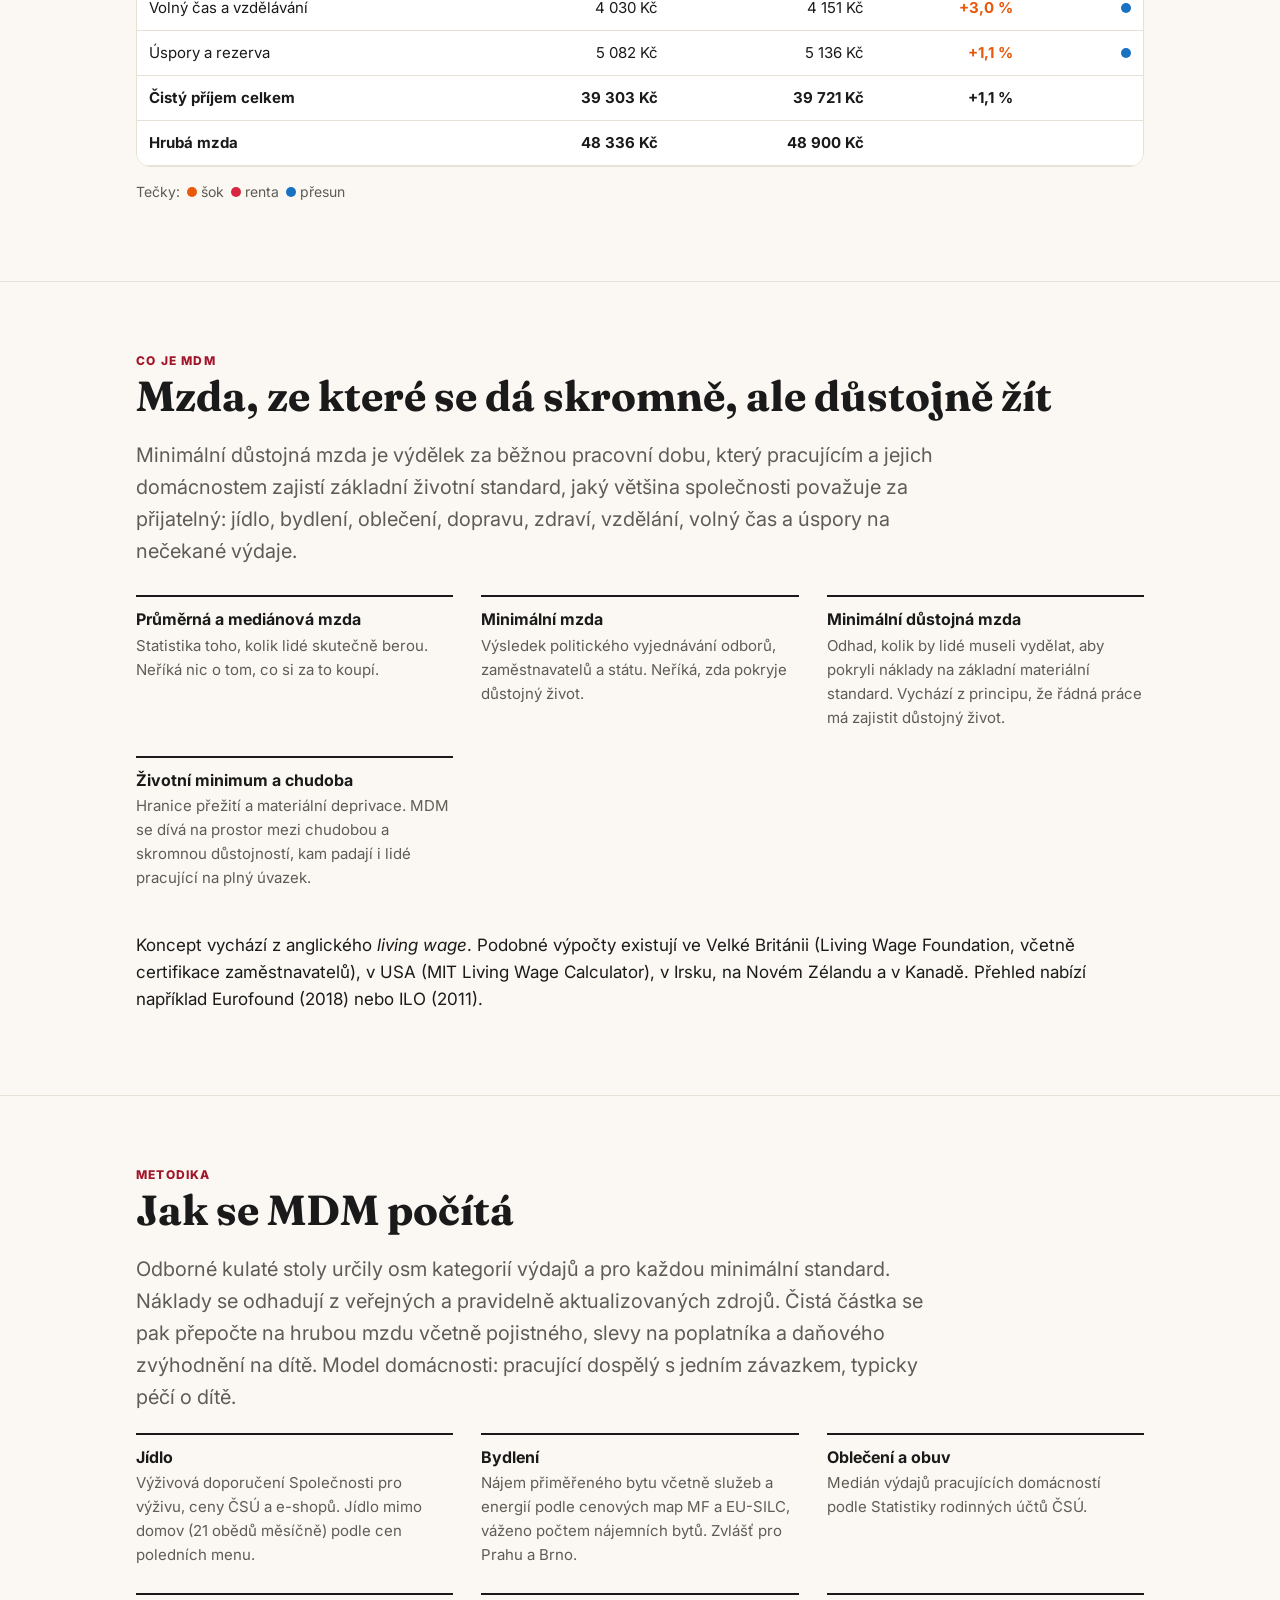
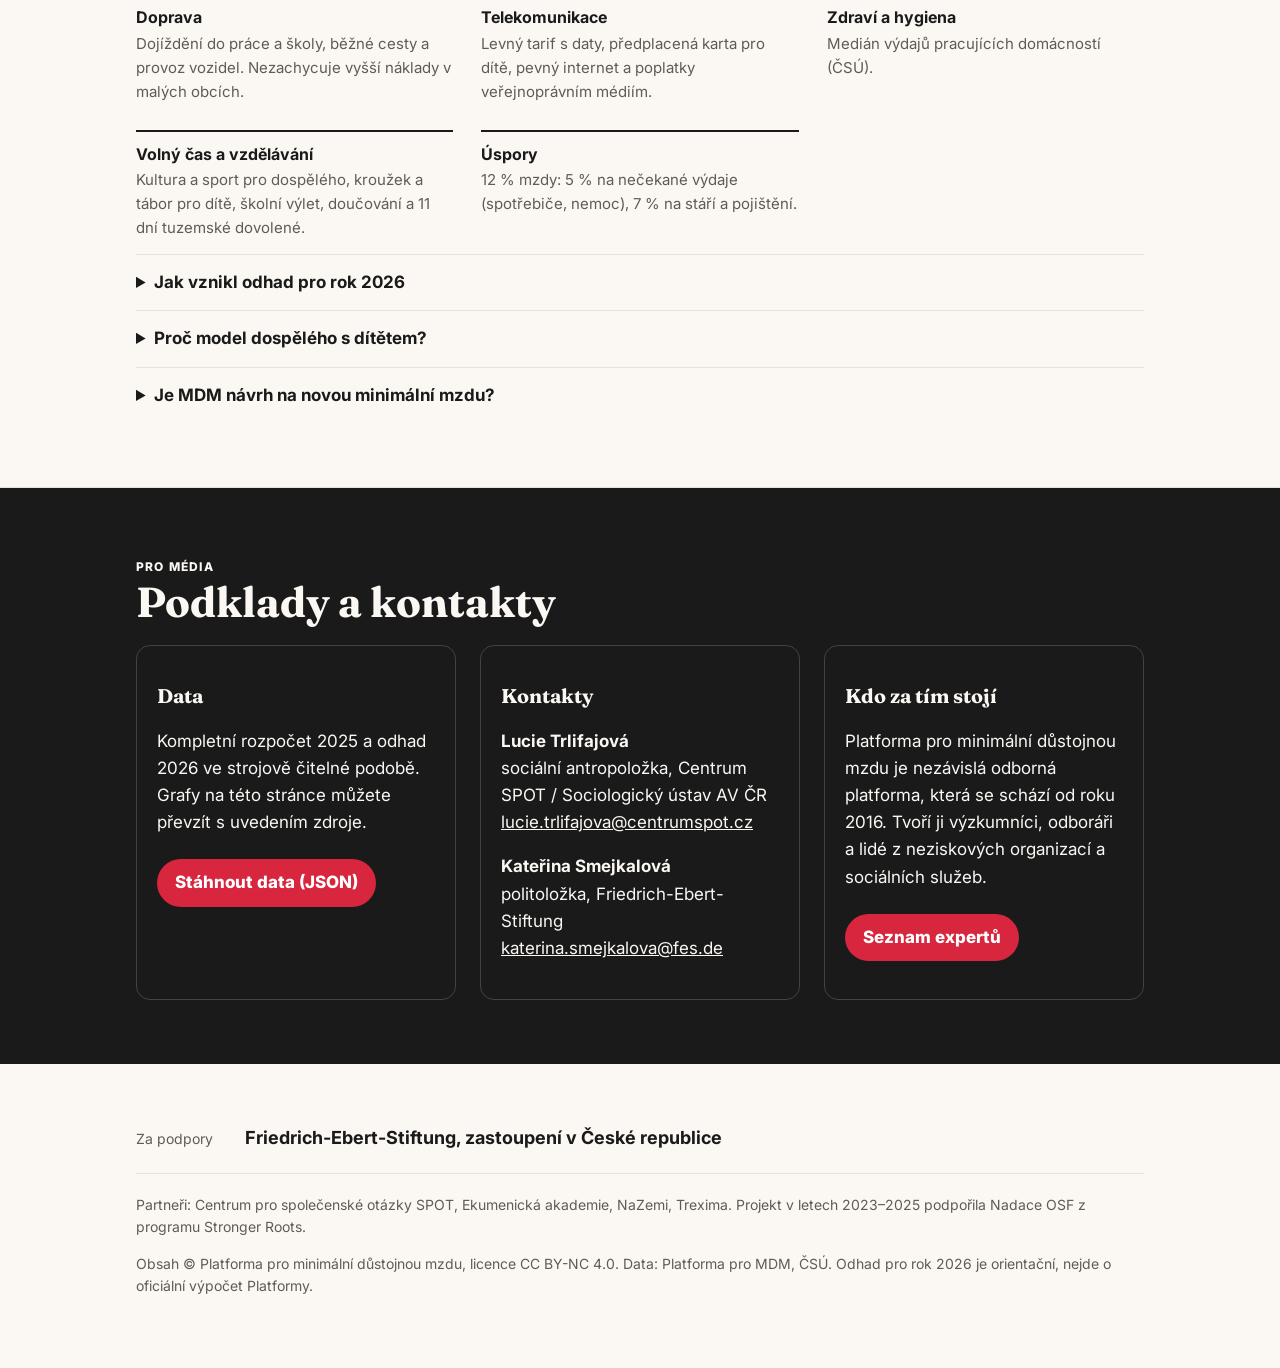
==== commit 592e27b1: "Vlastní analýza inflace jako stránka; renta s ERÚ a doloženým obchodem; školství; méně Weber Co-Auth" ====
--- a/index.html
+++ b/index.html
@@ -15,7 +15,7 @@
 <body>
 <nav><div class="wrap">
   <a class="brand" href="#">Důstojná mzda</a>
-  <a href="#fakta">Fakta</a><a href="#kdo">Kdo nedosáhne</a><a href="sily.html">Proč roste</a><a href="#kos">Rozpočet</a><a href="#co-to-je">Co je MDM</a><a href="#vypocet">Výpočet</a><a href="#media">Pro média</a>
+  <a href="#fakta">Fakta</a><a href="#kdo">Kdo nedosáhne</a><a href="sily.html">Proč roste</a><a href="analyza.html">Analýza</a><a href="#kos">Rozpočet</a><a href="#co-to-je">Co je MDM</a><a href="#vypocet">Výpočet</a><a href="#media">Pro média</a>
 </div></nav>
 
 <section class="hero"><div class="wrap">
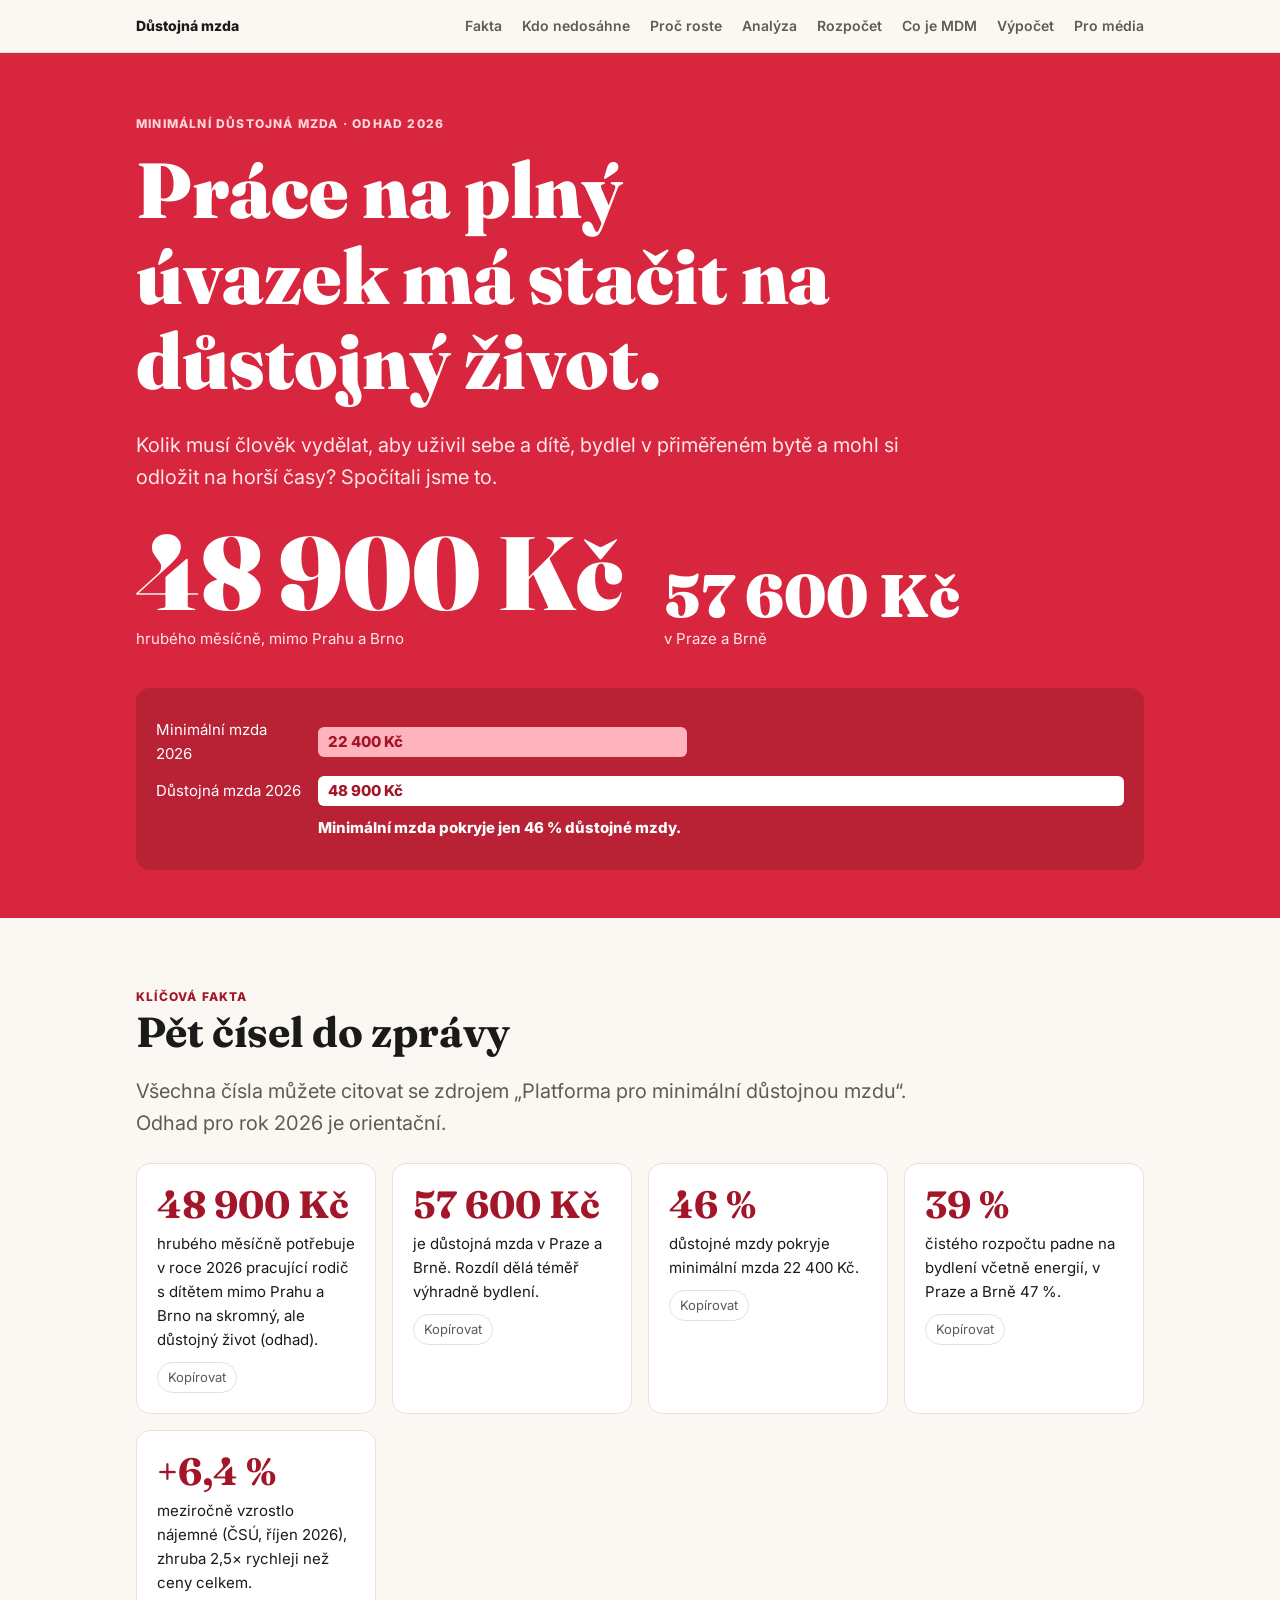
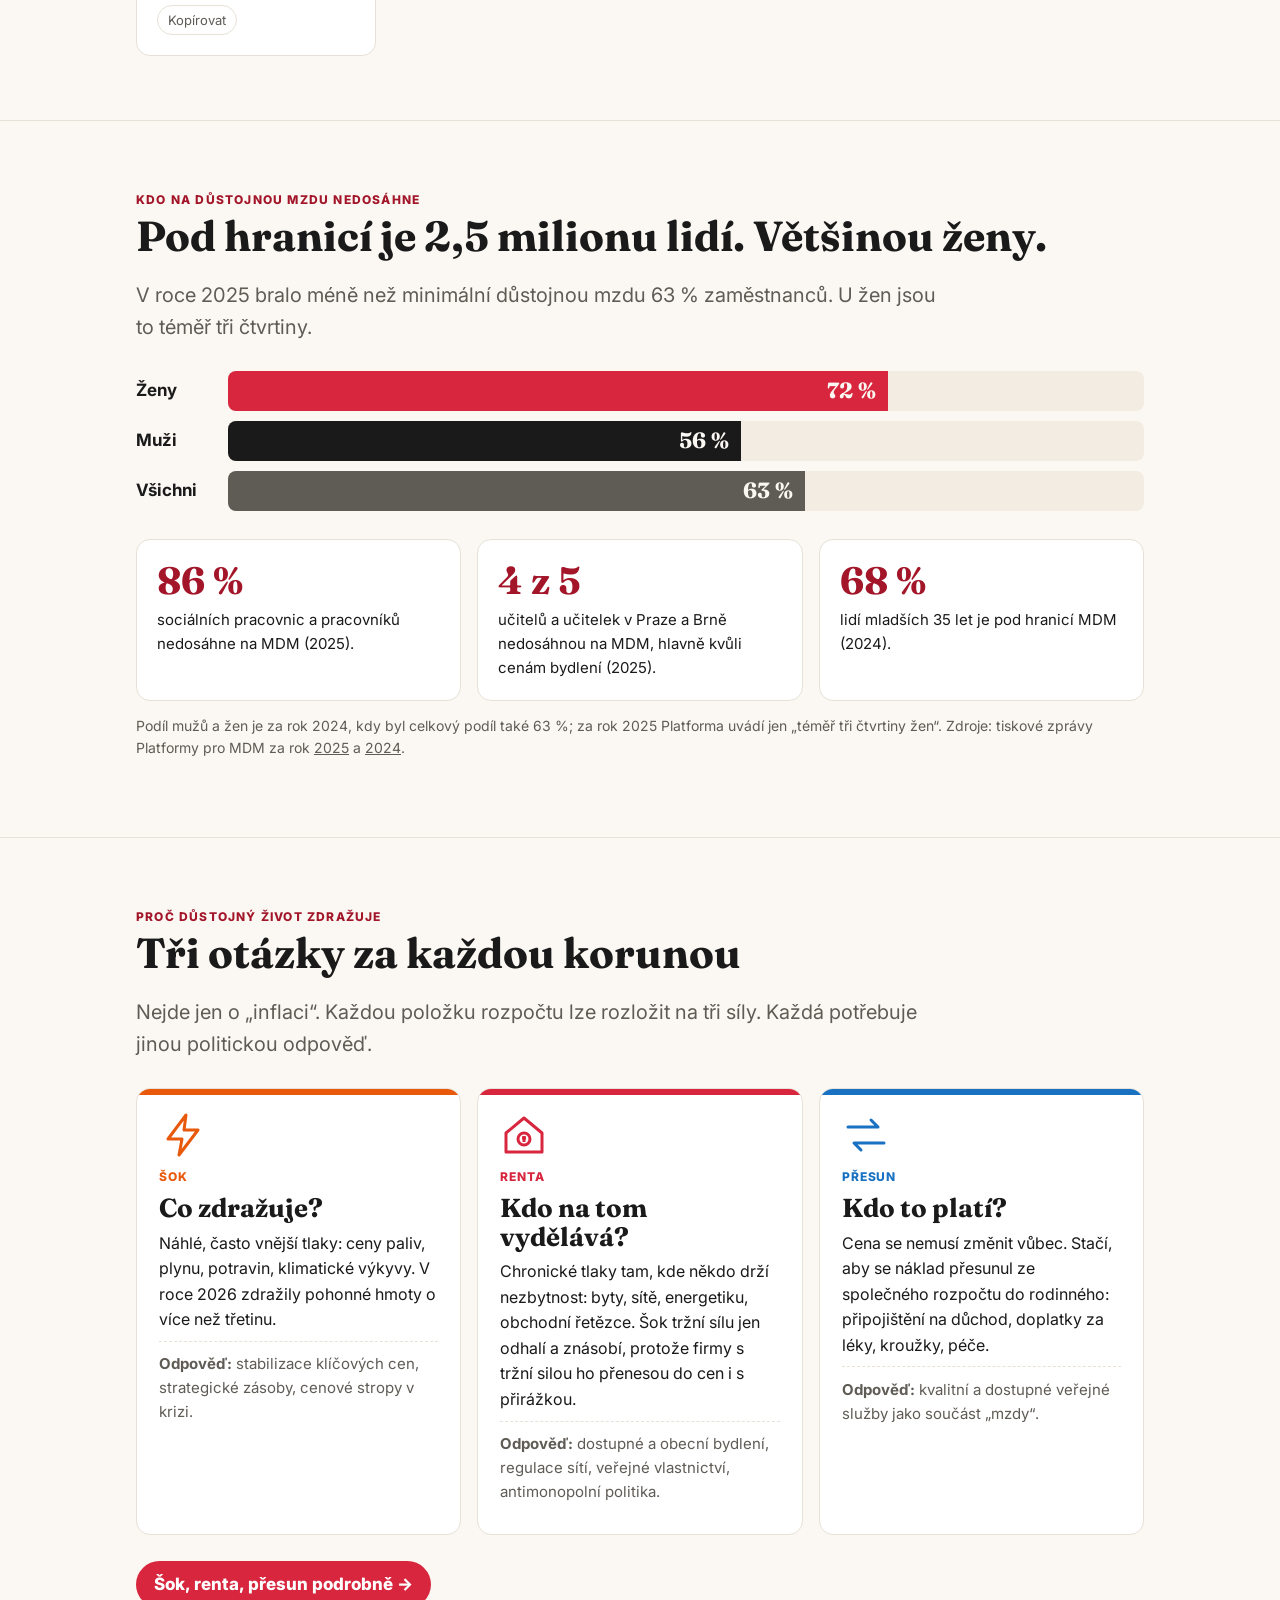
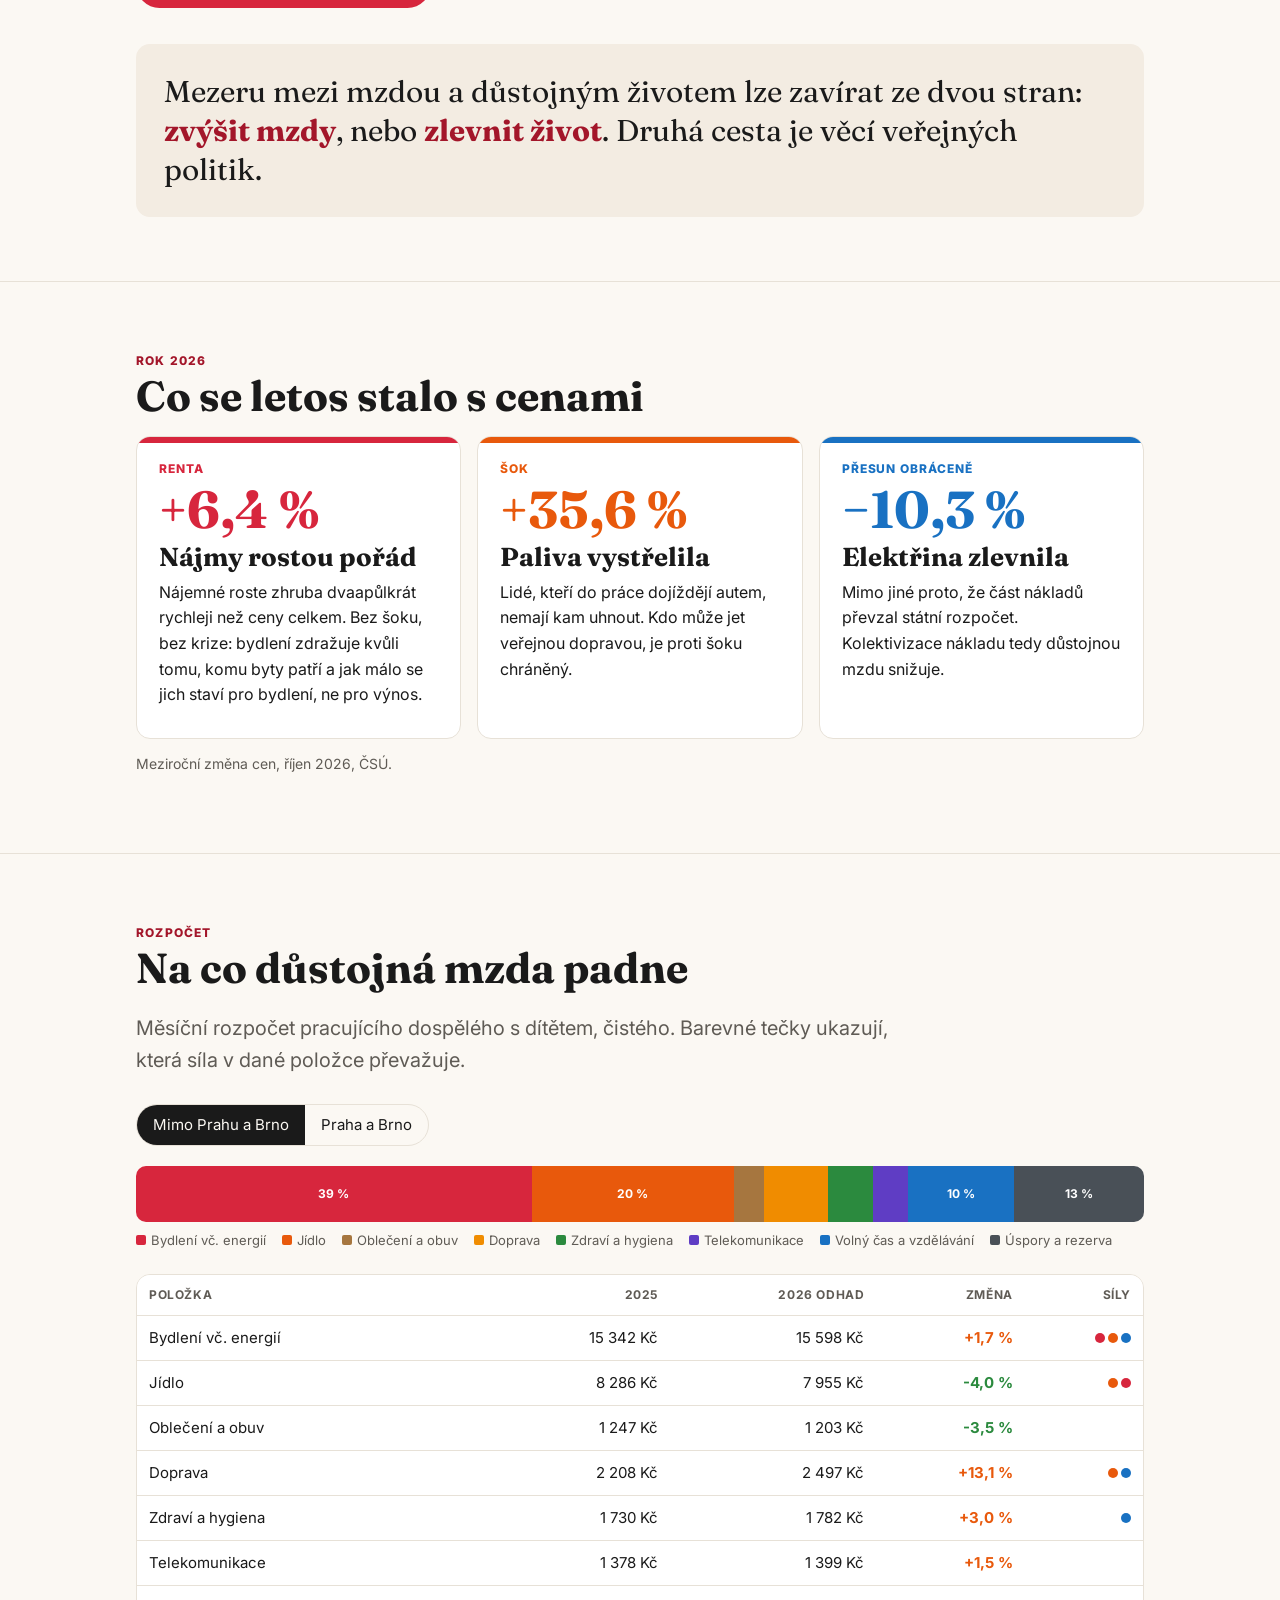
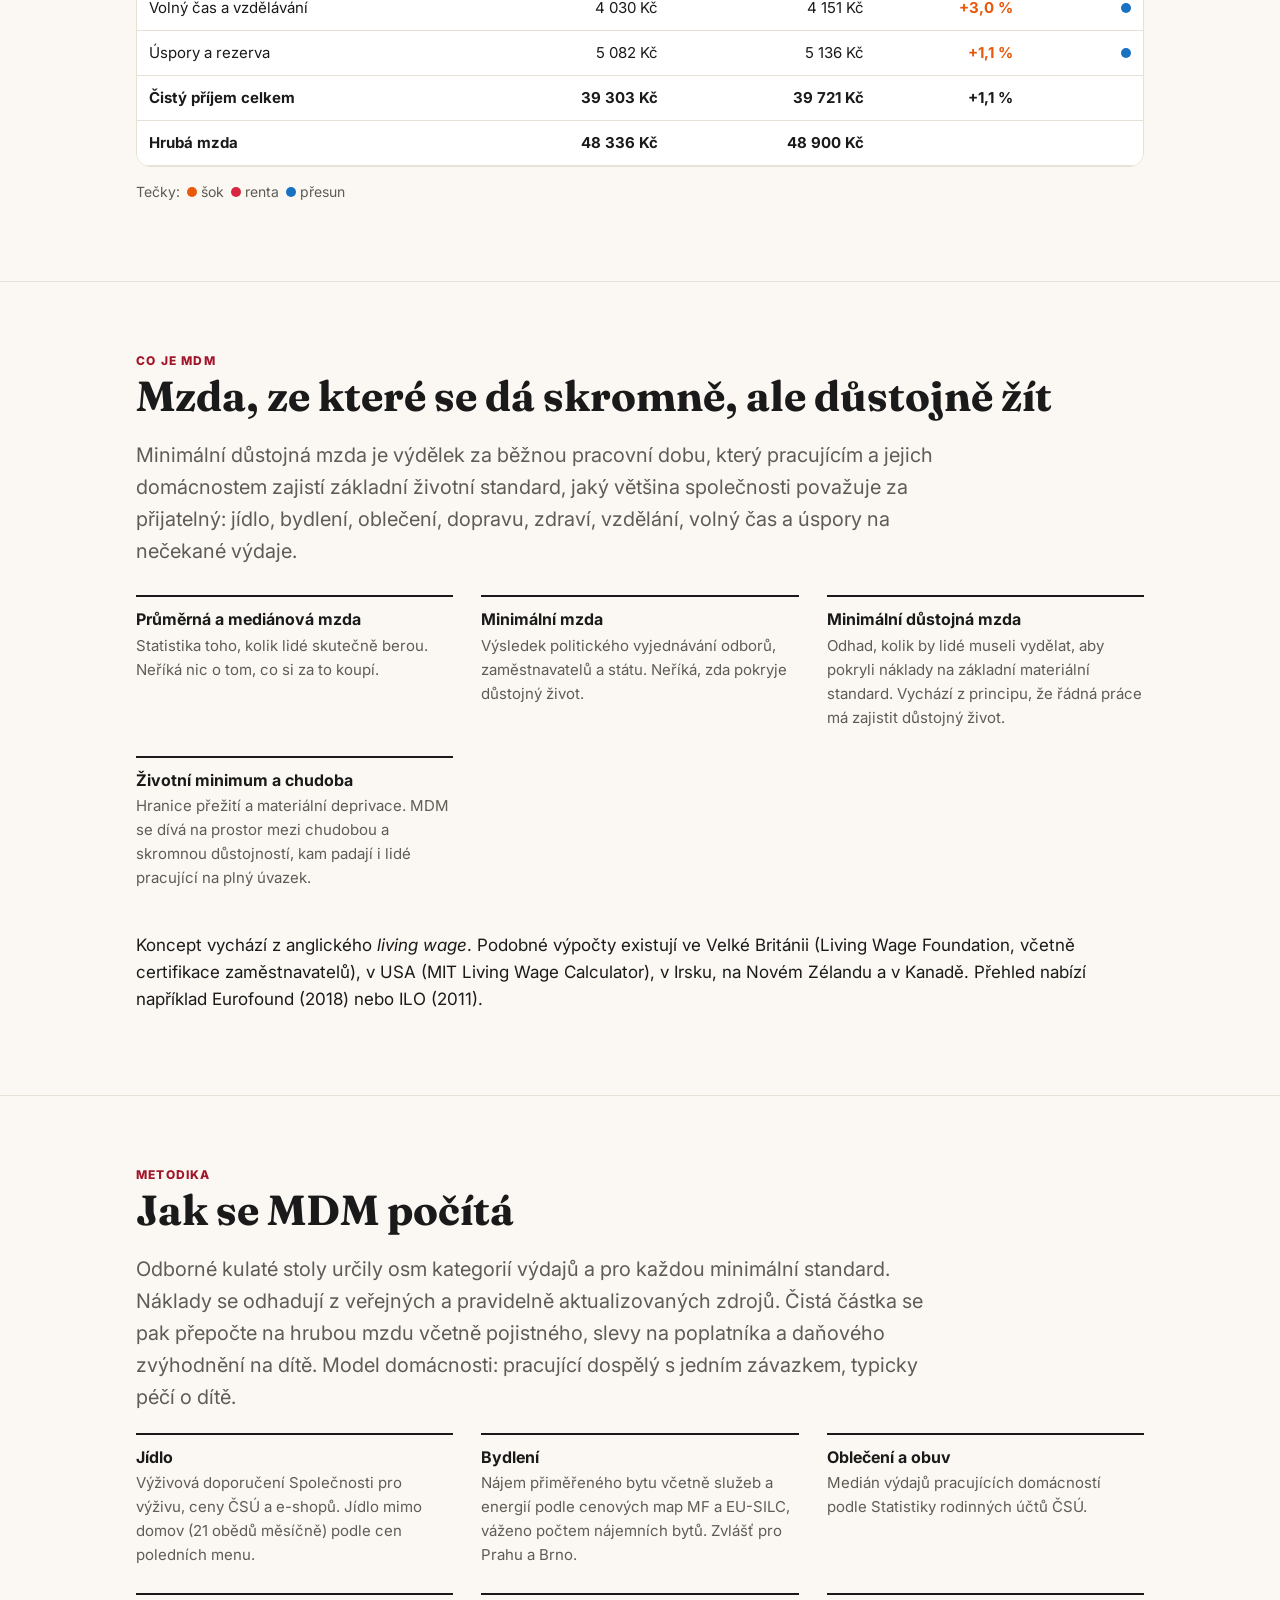
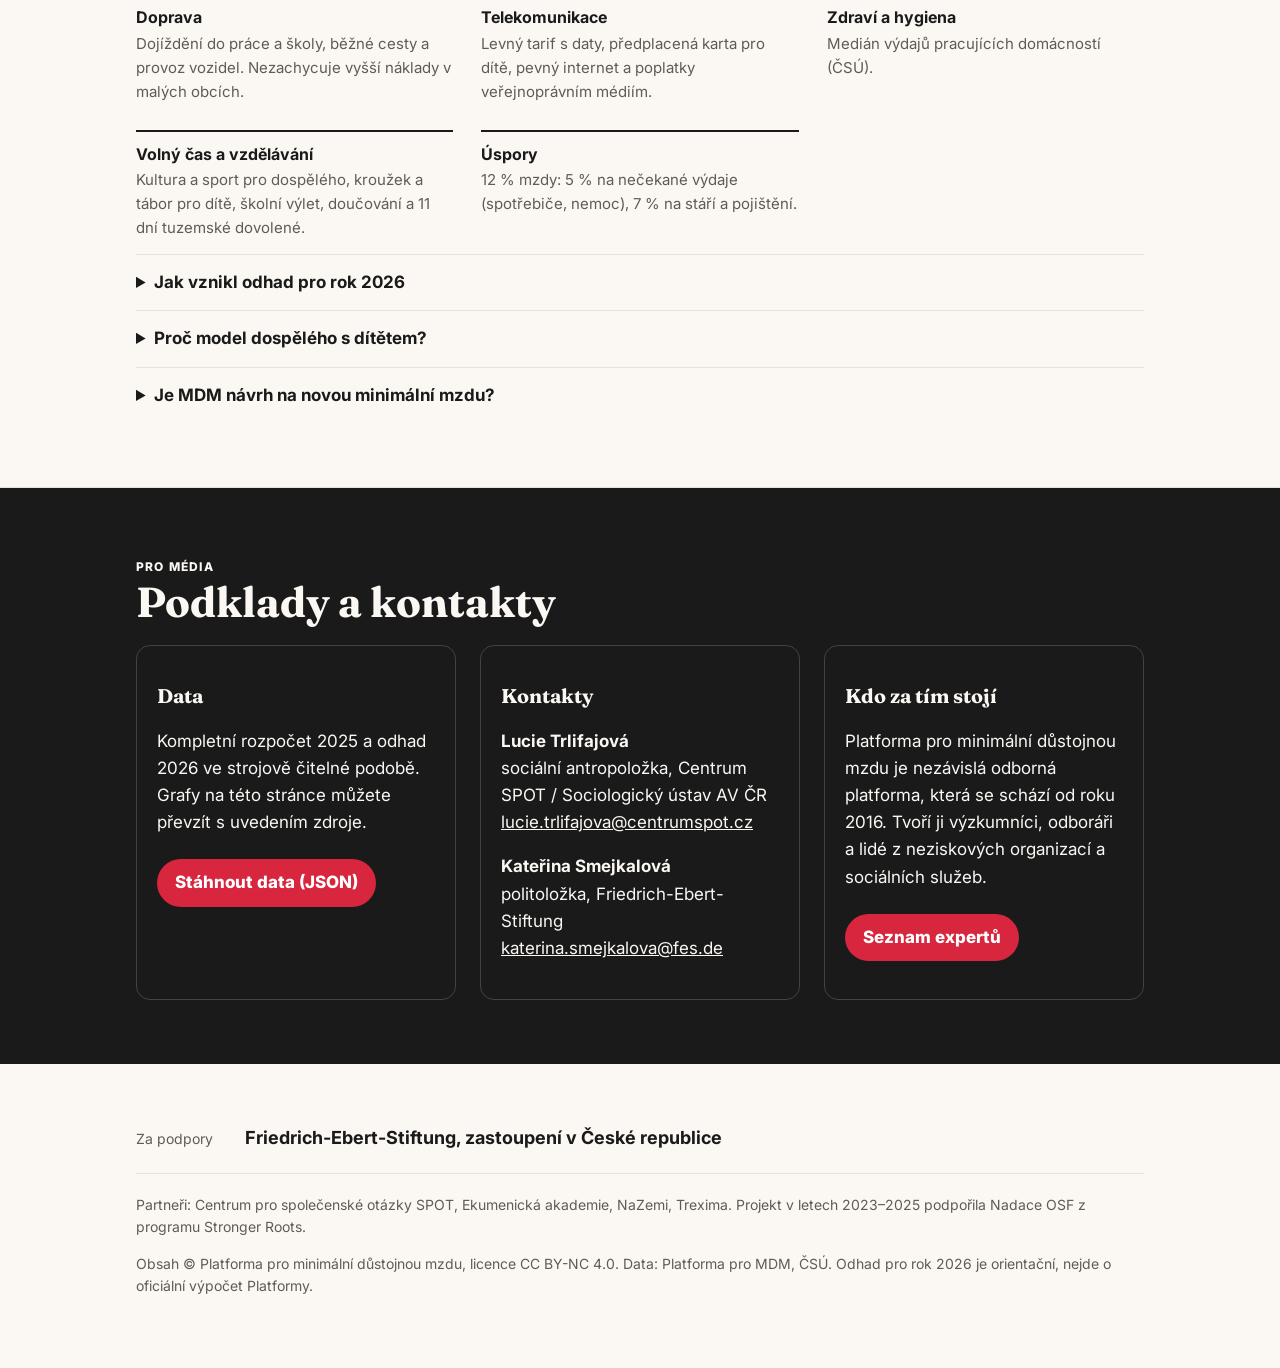
==== commit edce7295: "Nájmy: oficiální index vs. trh, přepínač od 2015/2021; vzdělání a volný čas; bez telekomunikací v ma" ====
--- a/index.html
+++ b/index.html
@@ -169,7 +169,7 @@
 const MIN=22400;
 const L={bydleni:"Bydlení vč. energií",jidlo:"Jídlo",obleceni:"Oblečení a obuv",doprava:"Doprava",zdravi:"Zdraví a hygiena",telekom:"Telekomunikace",volny_cas:"Volný čas a vzdělávání",uspory:"Úspory a rezerva"};
 const C={bydleni:"#d7263d",jidlo:"#e8590c",obleceni:"#a6763f",doprava:"#f08c00",zdravi:"#2b8a3e",telekom:"#5f3dc4",volny_cas:"#1971c2",uspory:"#495057"};
-const F={bydleni:["rent","shock","shift"],jidlo:["shock","rent"],obleceni:[],doprava:["shock","shift"],zdravi:["shift"],telekom:["rent"],volny_cas:["shift"],uspory:["shift"]};
+const F={bydleni:["rent","shock","shift"],jidlo:["shock","rent"],obleceni:[],doprava:["shock","shift"],zdravi:["shift"],telekom:[],volny_cas:["shift"],uspory:["shift"]};
 const fmt=n=>Math.round(n).toLocaleString("cs-CZ")+" Kč";
 const r100=n=>fmt(Math.round(n/100)*100);
 const pct=p=>(p>0?"+":"")+p.toFixed(1).replace(".",",")+" %";
